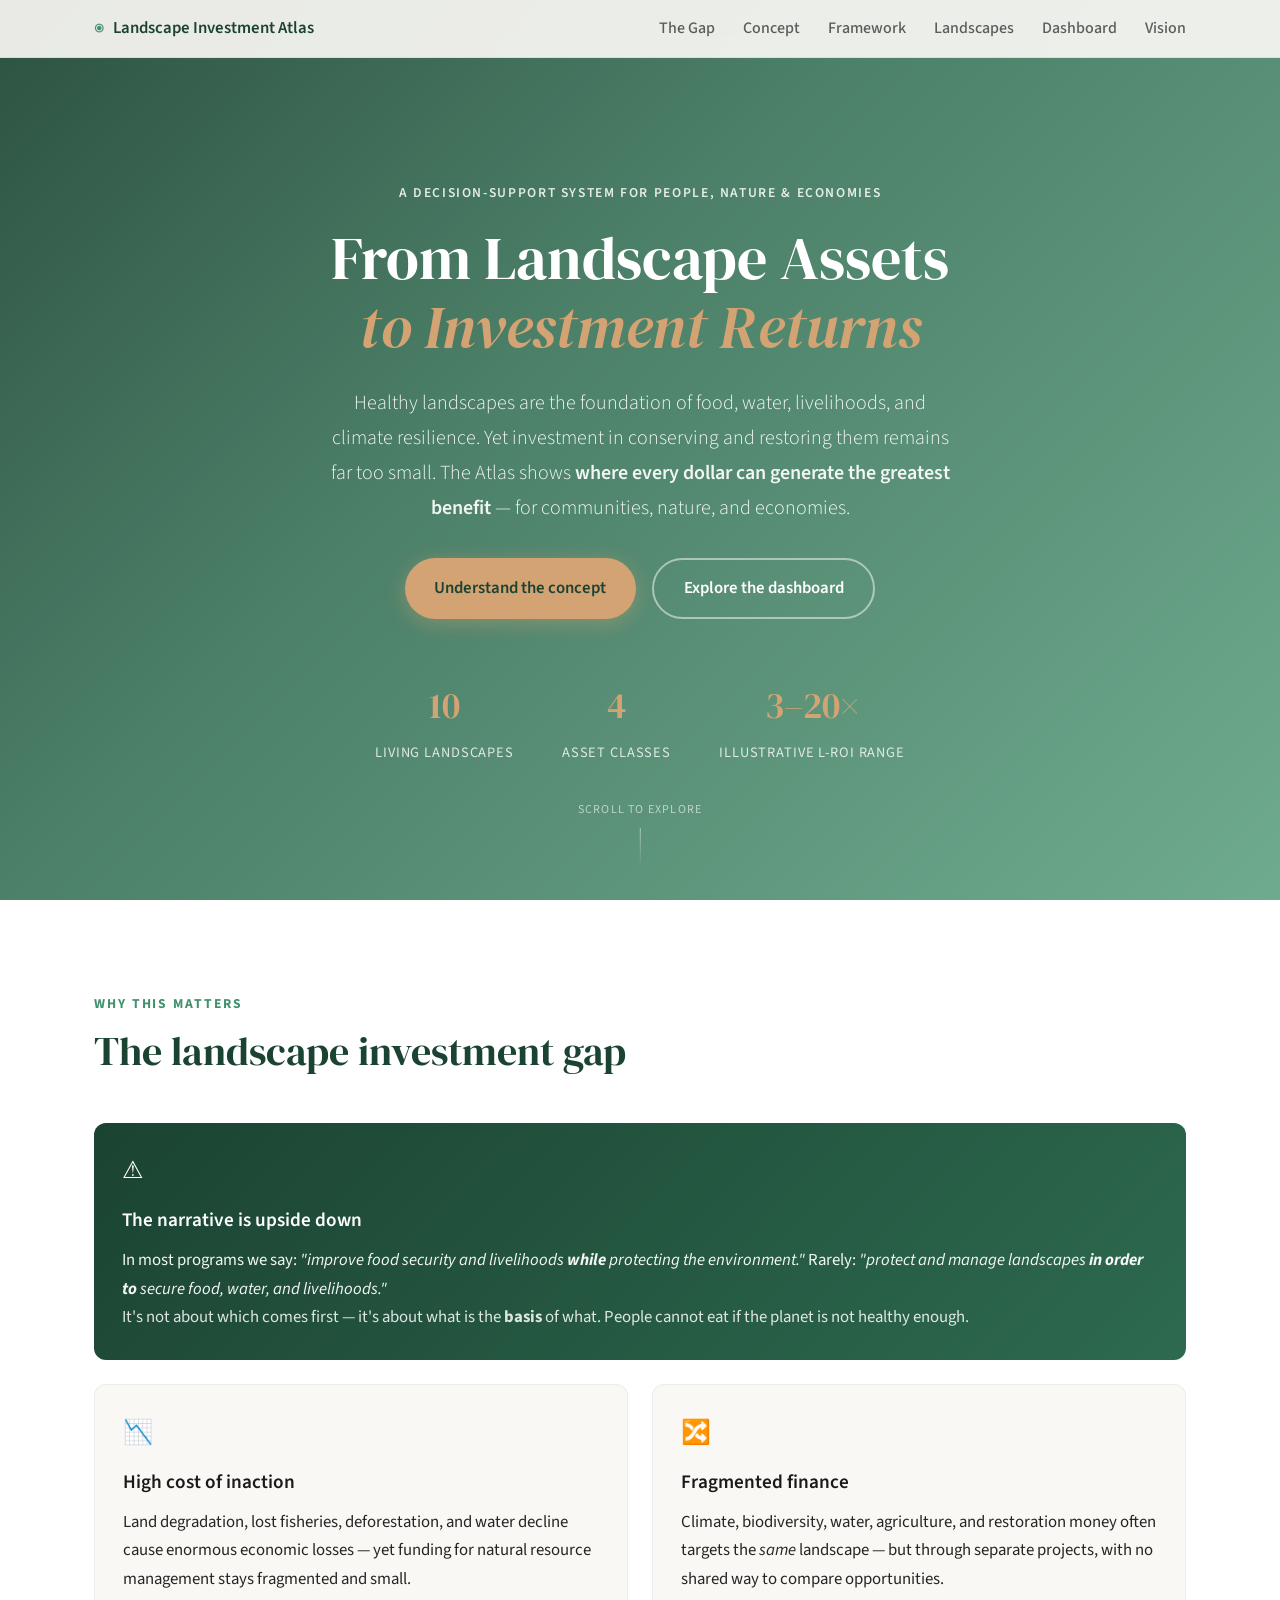
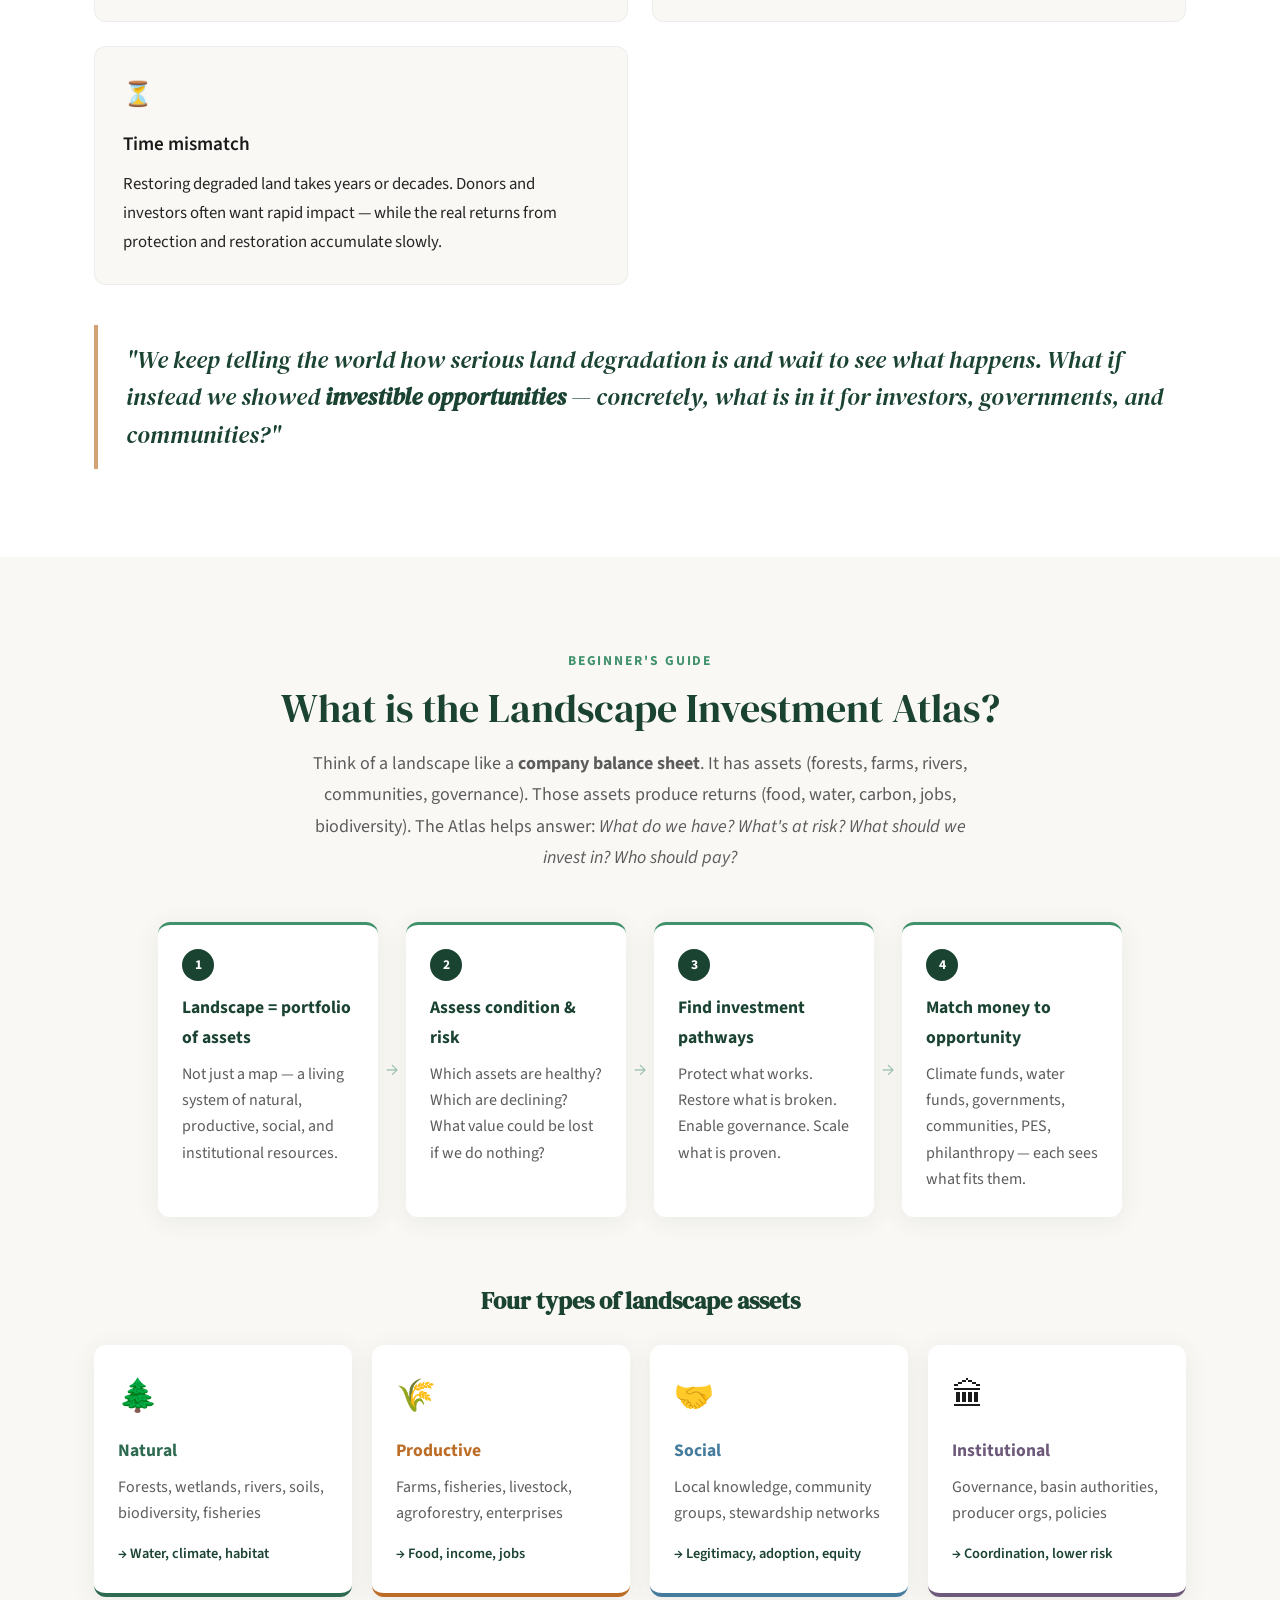
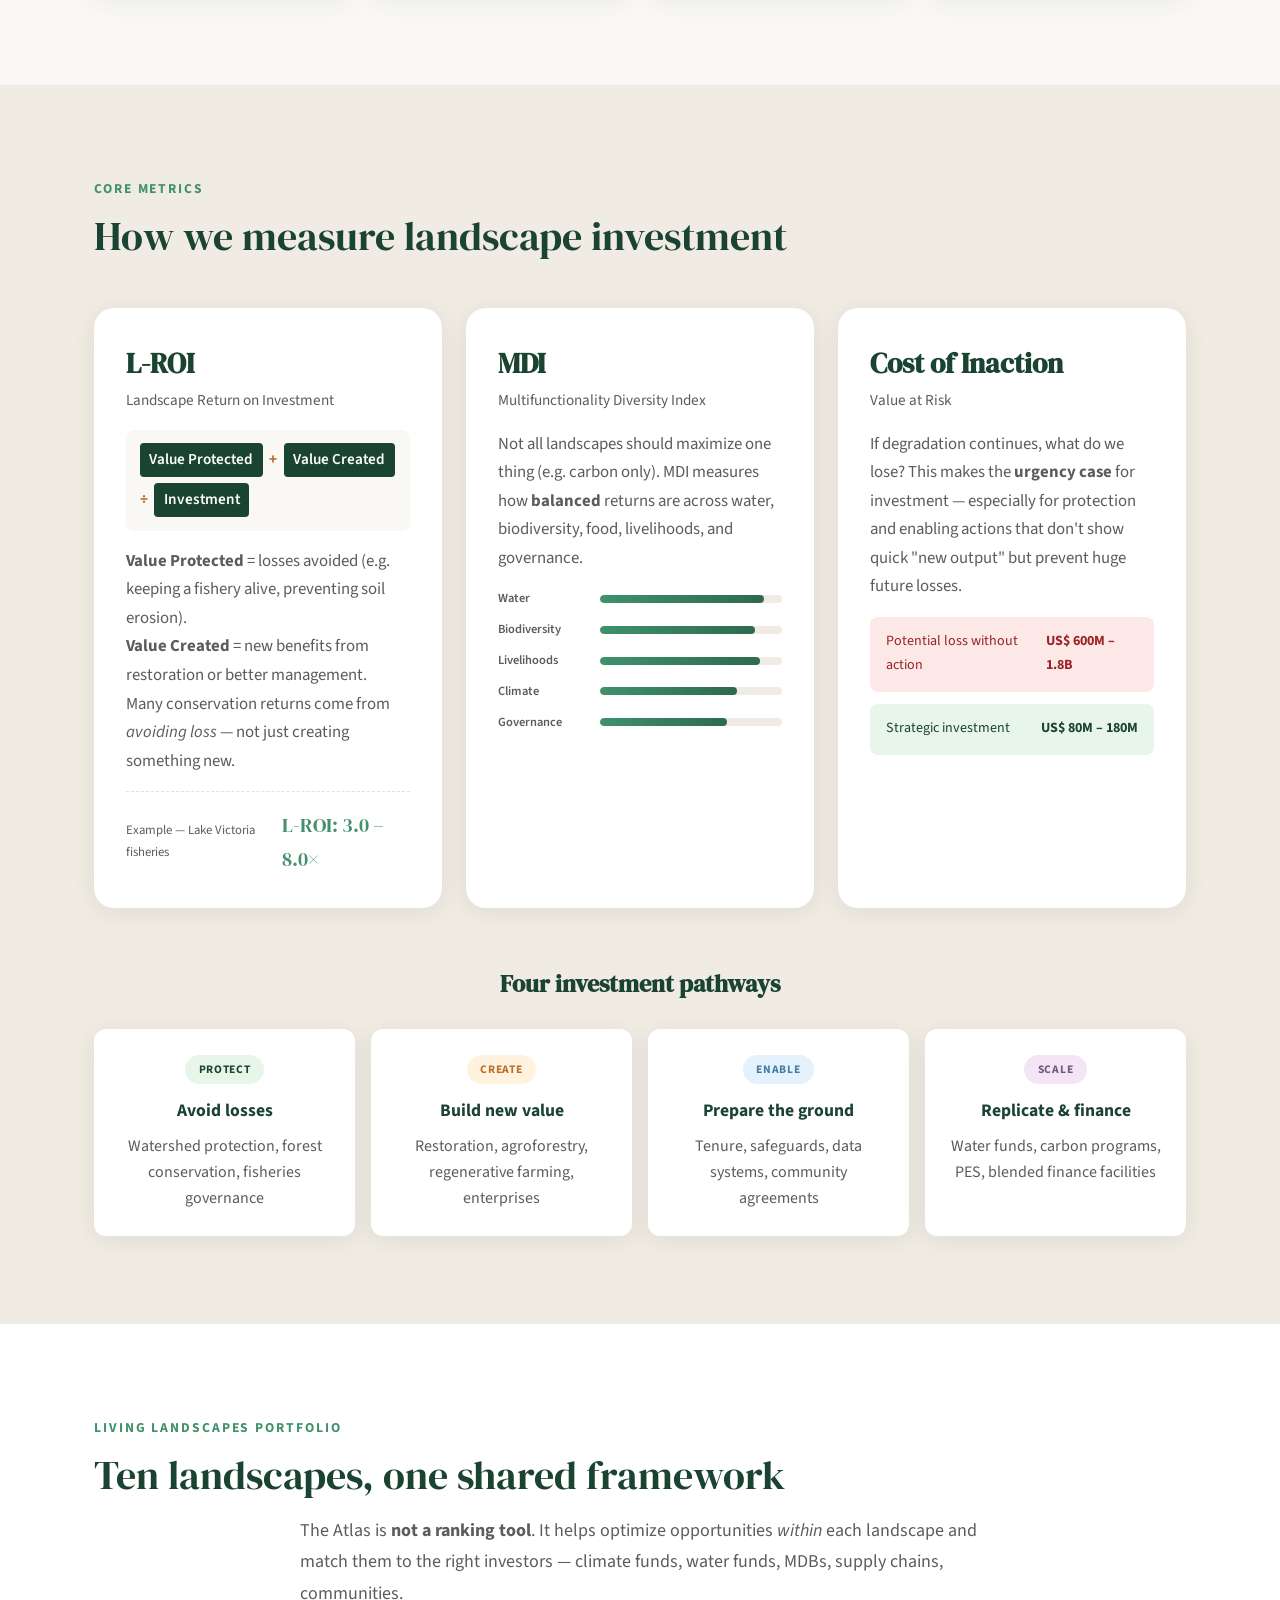
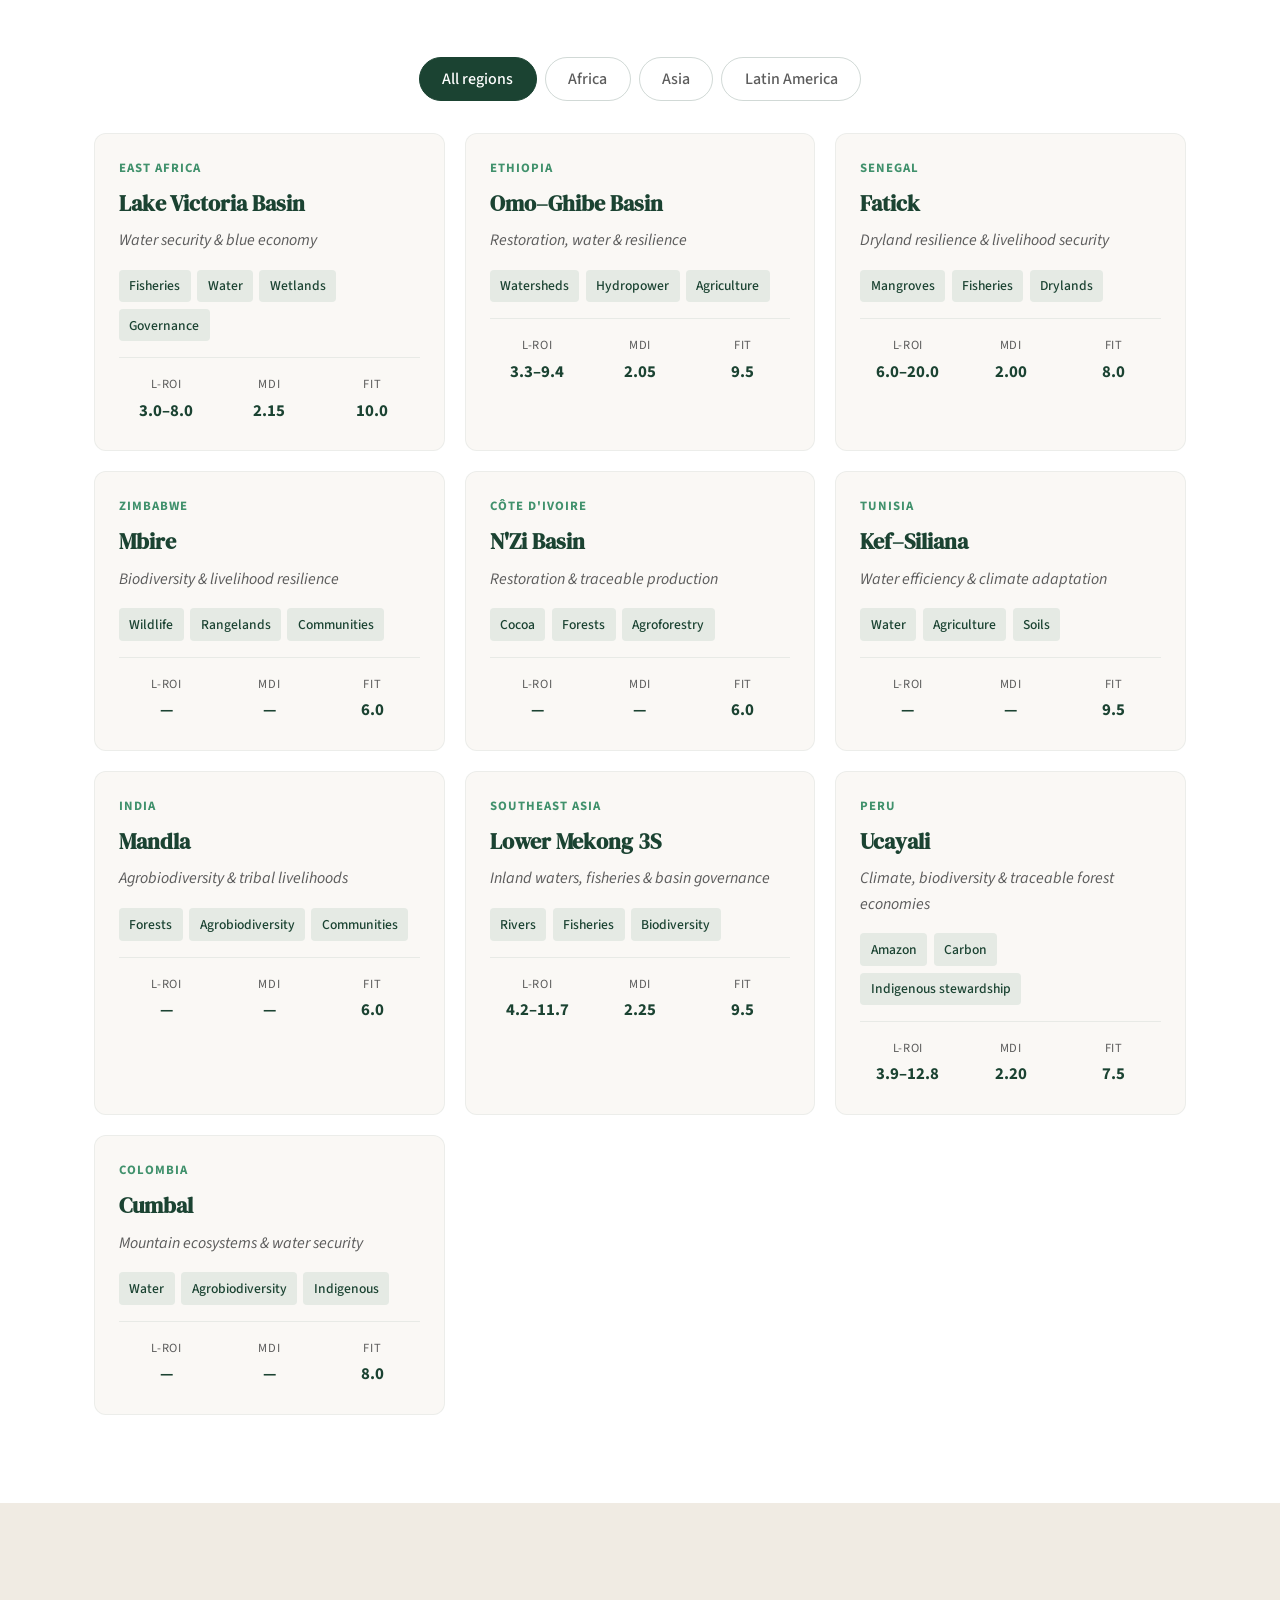
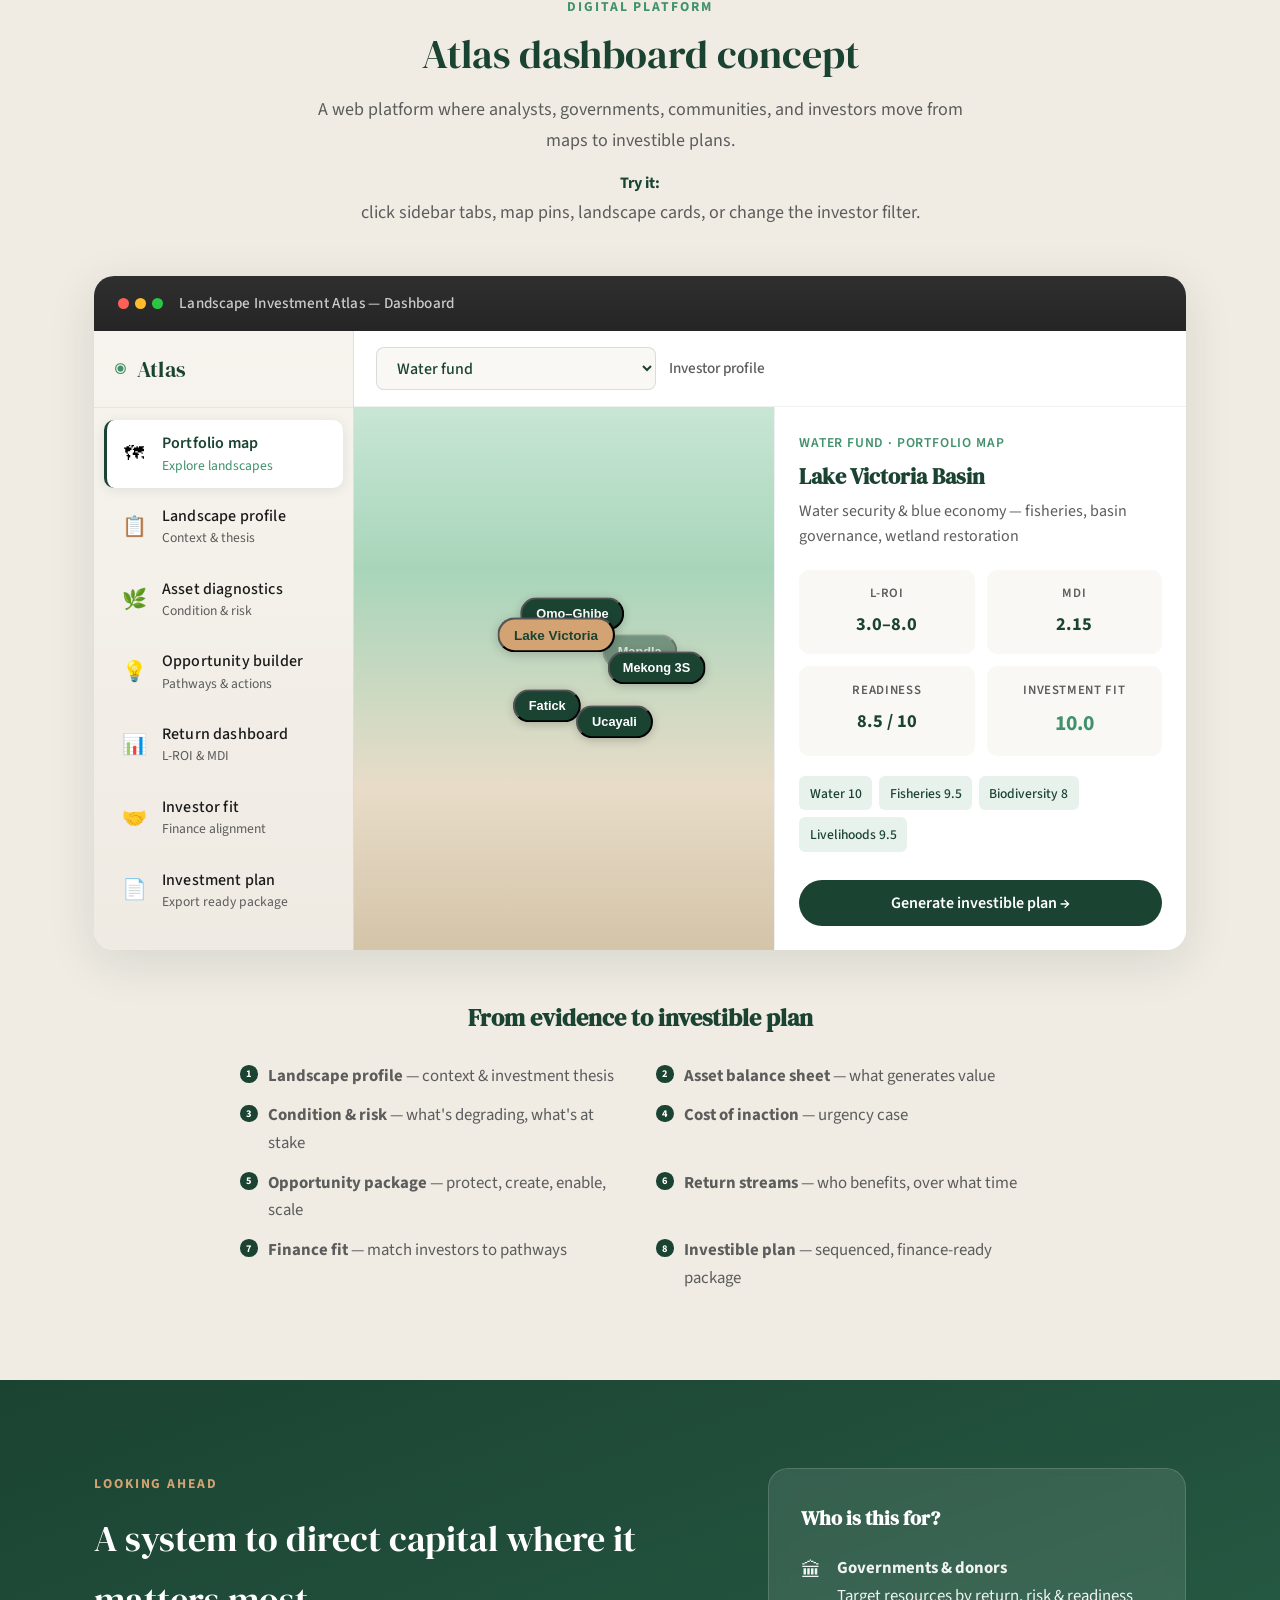
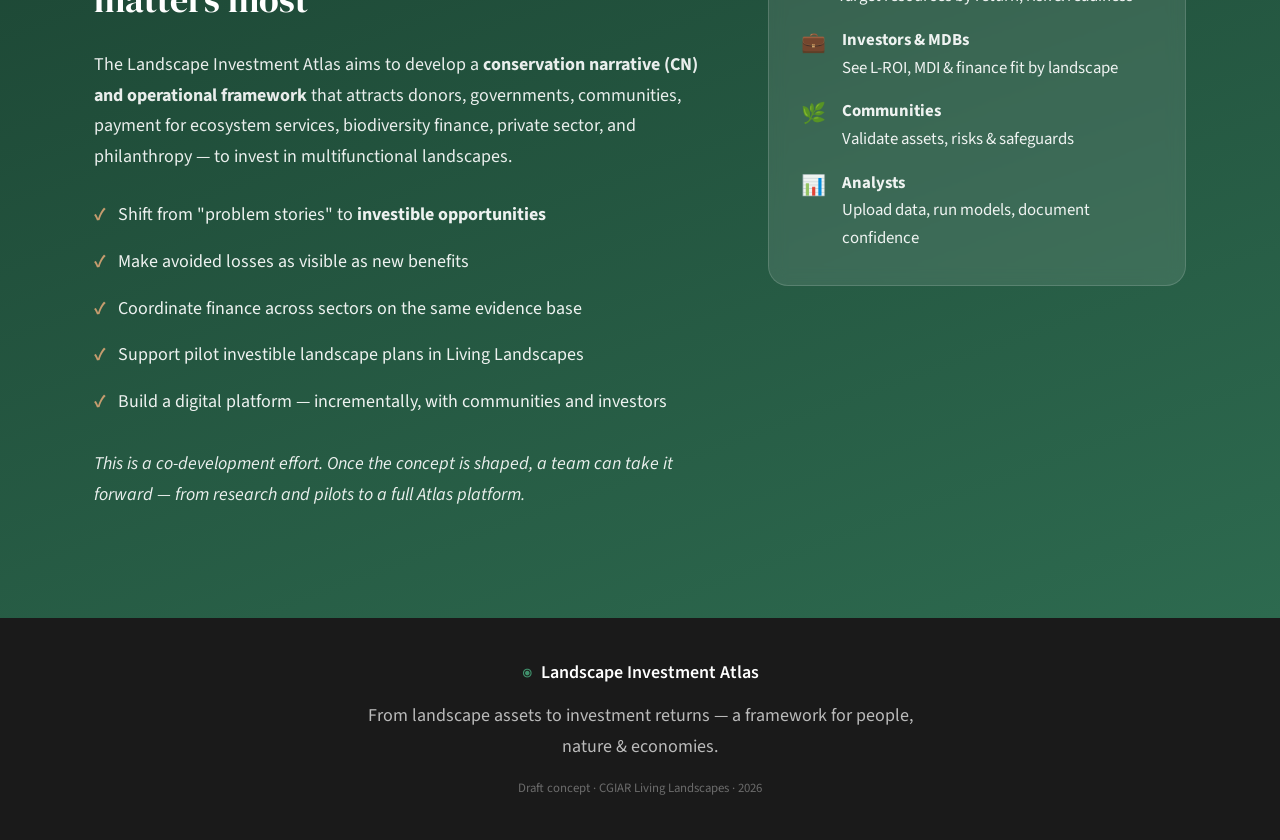
==== website/index.html @ 391b9765 "Add Landscape Investment Atlas website and framework documents Co-authored-by: Cursor <cursoragent@c" ====
<!DOCTYPE html>
<html lang="en">
<head>
  <meta charset="UTF-8" />
  <meta name="viewport" content="width=device-width, initial-scale=1.0" />
  <title>Landscape Investment Atlas — From Assets to Returns</title>
  <link rel="preconnect" href="https://fonts.googleapis.com" />
  <link rel="preconnect" href="https://fonts.gstatic.com" crossorigin />
  <link href="https://fonts.googleapis.com/css2?family=DM+Serif+Display:ital@0;1&family=Source+Sans+3:wght@300;400;500;600;700&display=swap" rel="stylesheet" />
  <link rel="stylesheet" href="styles.css" />
</head>
<body>
  <nav class="nav" id="nav">
    <div class="nav-inner">
      <a href="#" class="logo">
        <span class="logo-icon">◉</span>
        <span>Landscape Investment Atlas</span>
      </a>
      <div class="nav-links">
        <a href="#problem">The Gap</a>
        <a href="#concept">Concept</a>
        <a href="#framework">Framework</a>
        <a href="#landscapes">Landscapes</a>
        <a href="#dashboard">Dashboard</a>
        <a href="#vision">Vision</a>
      </div>
      <button class="nav-toggle" aria-label="Menu" id="navToggle">
        <span></span><span></span><span></span>
      </button>
    </div>
  </nav>

  <header class="hero">
    <div class="hero-bg"></div>
    <div class="hero-content">
      <p class="hero-eyebrow">A decision-support system for people, nature & economies</p>
      <h1>From Landscape Assets<br /><em>to Investment Returns</em></h1>
      <p class="hero-lead">
        Healthy landscapes are the foundation of food, water, livelihoods, and climate resilience.
        Yet investment in conserving and restoring them remains far too small.
        The Atlas shows <strong>where every dollar can generate the greatest benefit</strong> — for communities, nature, and economies.
      </p>
      <div class="hero-actions">
        <a href="#concept" class="btn btn-primary">Understand the concept</a>
        <a href="#dashboard" class="btn btn-outline">Explore the dashboard</a>
      </div>
      <div class="hero-stats">
        <div class="stat">
          <span class="stat-value">10</span>
          <span class="stat-label">Living Landscapes</span>
        </div>
        <div class="stat">
          <span class="stat-value">4</span>
          <span class="stat-label">Asset classes</span>
        </div>
        <div class="stat">
          <span class="stat-value">3–20×</span>
          <span class="stat-label">Illustrative L-ROI range</span>
        </div>
      </div>
    </div>
    <div class="hero-scroll">
      <span>Scroll to explore</span>
      <div class="scroll-line"></div>
    </div>
  </header>

  <section id="problem" class="section section-problem">
    <div class="container">
      <div class="section-header">
        <span class="section-tag">Why this matters</span>
        <h2>The landscape investment gap</h2>
      </div>
      <div class="problem-grid">
        <div class="problem-card problem-card-highlight">
          <div class="problem-icon">⚠</div>
          <h3>The narrative is upside down</h3>
          <p>
            In most programs we say: <em>"improve food security and livelihoods <strong>while</strong> protecting the environment."</em>
            Rarely: <em>"protect and manage landscapes <strong>in order to</strong> secure food, water, and livelihoods."</em>
          </p>
          <p class="problem-note">It's not about which comes first — it's about what is the <strong>basis</strong> of what. People cannot eat if the planet is not healthy enough.</p>
        </div>
        <div class="problem-card">
          <div class="problem-icon">📉</div>
          <h3>High cost of inaction</h3>
          <p>Land degradation, lost fisheries, deforestation, and water decline cause enormous economic losses — yet funding for natural resource management stays fragmented and small.</p>
        </div>
        <div class="problem-card">
          <div class="problem-icon">🔀</div>
          <h3>Fragmented finance</h3>
          <p>Climate, biodiversity, water, agriculture, and restoration money often targets the <em>same</em> landscape — but through separate projects, with no shared way to compare opportunities.</p>
        </div>
        <div class="problem-card">
          <div class="problem-icon">⏳</div>
          <h3>Time mismatch</h3>
          <p>Restoring degraded land takes years or decades. Donors and investors often want rapid impact — while the real returns from protection and restoration accumulate slowly.</p>
        </div>
      </div>
      <blockquote class="pull-quote">
        "We keep telling the world how serious land degradation is and wait to see what happens.
        What if instead we showed <strong>investible opportunities</strong> — concretely, what is in it for investors, governments, and communities?"
      </blockquote>
    </div>
  </section>

  <section id="concept" class="section section-concept">
    <div class="container">
      <div class="section-header centered">
        <span class="section-tag">Beginner's guide</span>
        <h2>What is the Landscape Investment Atlas?</h2>
        <p class="section-intro">
          Think of a landscape like a <strong>company balance sheet</strong>. It has assets (forests, farms, rivers, communities, governance).
          Those assets produce returns (food, water, carbon, jobs, biodiversity).
          The Atlas helps answer: <em>What do we have? What's at risk? What should we invest in? Who should pay?</em>
        </p>
      </div>

      <div class="concept-flow">
        <div class="flow-step" data-step="1">
          <div class="flow-number">1</div>
          <h3>Landscape = portfolio of assets</h3>
          <p>Not just a map — a living system of natural, productive, social, and institutional resources.</p>
        </div>
        <div class="flow-arrow">→</div>
        <div class="flow-step" data-step="2">
          <div class="flow-number">2</div>
          <h3>Assess condition & risk</h3>
          <p>Which assets are healthy? Which are declining? What value could be lost if we do nothing?</p>
        </div>
        <div class="flow-arrow">→</div>
        <div class="flow-step" data-step="3">
          <div class="flow-number">3</div>
          <h3>Find investment pathways</h3>
          <p>Protect what works. Restore what is broken. Enable governance. Scale what is proven.</p>
        </div>
        <div class="flow-arrow">→</div>
        <div class="flow-step" data-step="4">
          <div class="flow-number">4</div>
          <h3>Match money to opportunity</h3>
          <p>Climate funds, water funds, governments, communities, PES, philanthropy — each sees what fits them.</p>
        </div>
      </div>

      <div class="assets-grid">
        <h3 class="subsection-title">Four types of landscape assets</h3>
        <div class="asset-cards">
          <article class="asset-card" style="--accent: #2d6a4f">
            <span class="asset-emoji">🌲</span>
            <h4>Natural</h4>
            <p>Forests, wetlands, rivers, soils, biodiversity, fisheries</p>
            <span class="asset-returns">→ Water, climate, habitat</span>
          </article>
          <article class="asset-card" style="--accent: #bc6c25">
            <span class="asset-emoji">🌾</span>
            <h4>Productive</h4>
            <p>Farms, fisheries, livestock, agroforestry, enterprises</p>
            <span class="asset-returns">→ Food, income, jobs</span>
          </article>
          <article class="asset-card" style="--accent: #457b9d">
            <span class="asset-emoji">🤝</span>
            <h4>Social</h4>
            <p>Local knowledge, community groups, stewardship networks</p>
            <span class="asset-returns">→ Legitimacy, adoption, equity</span>
          </article>
          <article class="asset-card" style="--accent: #6d597a">
            <span class="asset-emoji">🏛</span>
            <h4>Institutional</h4>
            <p>Governance, basin authorities, producer orgs, policies</p>
            <span class="asset-returns">→ Coordination, lower risk</span>
          </article>
        </div>
      </div>
    </div>
  </section>

  <section id="framework" class="section section-framework">
    <div class="container">
      <div class="section-header">
        <span class="section-tag">Core metrics</span>
        <h2>How we measure landscape investment</h2>
      </div>

      <div class="metrics-showcase">
        <div class="metric-card metric-lroi">
          <div class="metric-header">
            <h3>L-ROI</h3>
            <span class="metric-full">Landscape Return on Investment</span>
          </div>
          <div class="metric-formula">
            <span class="formula-part">Value Protected</span>
            <span class="formula-op">+</span>
            <span class="formula-part">Value Created</span>
            <span class="formula-op">÷</span>
            <span class="formula-part">Investment</span>
          </div>
          <p>
            <strong>Value Protected</strong> = losses avoided (e.g. keeping a fishery alive, preventing soil erosion).<br />
            <strong>Value Created</strong> = new benefits from restoration or better management.<br />
            Many conservation returns come from <em>avoiding loss</em> — not just creating something new.
          </p>
          <div class="metric-example">
            <span class="example-label">Example — Lake Victoria fisheries</span>
            <span class="example-value">L-ROI: 3.0 – 8.0×</span>
          </div>
        </div>

        <div class="metric-card metric-mdi">
          <div class="metric-header">
            <h3>MDI</h3>
            <span class="metric-full">Multifunctionality Diversity Index</span>
          </div>
          <p>
            Not all landscapes should maximize one thing (e.g. carbon only).
            MDI measures how <strong>balanced</strong> returns are across water, biodiversity, food, livelihoods, and governance.
          </p>
          <div class="mdi-bars" id="mdiBars">
            <div class="mdi-bar"><span class="mdi-bar-label">Water</span><div class="mdi-bar-track"><div class="mdi-bar-fill" data-value="90"></div></div></div>
            <div class="mdi-bar"><span class="mdi-bar-label">Biodiversity</span><div class="mdi-bar-track"><div class="mdi-bar-fill" data-value="85"></div></div></div>
            <div class="mdi-bar"><span class="mdi-bar-label">Livelihoods</span><div class="mdi-bar-track"><div class="mdi-bar-fill" data-value="88"></div></div></div>
            <div class="mdi-bar"><span class="mdi-bar-label">Climate</span><div class="mdi-bar-track"><div class="mdi-bar-fill" data-value="75"></div></div></div>
            <div class="mdi-bar"><span class="mdi-bar-label">Governance</span><div class="mdi-bar-track"><div class="mdi-bar-fill" data-value="70"></div></div></div>
          </div>
        </div>

        <div class="metric-card metric-coi">
          <div class="metric-header">
            <h3>Cost of Inaction</h3>
            <span class="metric-full">Value at Risk</span>
          </div>
          <p>
            If degradation continues, what do we lose? This makes the <strong>urgency case</strong> for investment —
            especially for protection and enabling actions that don't show quick "new output" but prevent huge future losses.
          </p>
          <div class="coi-visual">
            <div class="coi-bar coi-loss">
              <span>Potential loss without action</span>
              <strong>US$ 600M – 1.8B</strong>
            </div>
            <div class="coi-bar coi-invest">
              <span>Strategic investment</span>
              <strong>US$ 80M – 180M</strong>
            </div>
          </div>
        </div>
      </div>

      <div class="pathways">
        <h3 class="subsection-title">Four investment pathways</h3>
        <div class="pathway-grid">
          <div class="pathway-card">
            <span class="pathway-badge protect">Protect</span>
            <h4>Avoid losses</h4>
            <p>Watershed protection, forest conservation, fisheries governance</p>
          </div>
          <div class="pathway-card">
            <span class="pathway-badge create">Create</span>
            <h4>Build new value</h4>
            <p>Restoration, agroforestry, regenerative farming, enterprises</p>
          </div>
          <div class="pathway-card">
            <span class="pathway-badge enable">Enable</span>
            <h4>Prepare the ground</h4>
            <p>Tenure, safeguards, data systems, community agreements</p>
          </div>
          <div class="pathway-card">
            <span class="pathway-badge scale">Scale</span>
            <h4>Replicate & finance</h4>
            <p>Water funds, carbon programs, PES, blended finance facilities</p>
          </div>
        </div>
      </div>
    </div>
  </section>

  <section id="landscapes" class="section section-landscapes">
    <div class="container">
      <div class="section-header">
        <span class="section-tag">Living Landscapes portfolio</span>
        <h2>Ten landscapes, one shared framework</h2>
        <p class="section-intro">
          The Atlas is <strong>not a ranking tool</strong>. It helps optimize opportunities <em>within</em> each landscape
          and match them to the right investors — climate funds, water funds, MDBs, supply chains, communities.
        </p>
      </div>

      <div class="landscape-filters" id="landscapeFilters">
        <button class="filter-btn active" data-filter="all">All regions</button>
        <button class="filter-btn" data-filter="africa">Africa</button>
        <button class="filter-btn" data-filter="asia">Asia</button>
        <button class="filter-btn" data-filter="latin">Latin America</button>
      </div>

      <div class="landscape-grid" id="landscapeGrid"></div>
    </div>
  </section>

  <section id="dashboard" class="section section-dashboard">
    <div class="container">
      <div class="section-header centered">
        <span class="section-tag">Digital platform</span>
        <h2>Atlas dashboard concept</h2>
        <p class="section-intro">
          A web platform where analysts, governments, communities, and investors move from maps to investible plans.
          <strong class="demo-hint">Try it:</strong> click sidebar tabs, map pins, landscape cards, or change the investor filter.
        </p>
      </div>

      <div class="dashboard-mockup">
        <div class="mockup-chrome">
          <div class="mockup-dots"><span></span><span></span><span></span></div>
          <span class="mockup-title">Landscape Investment Atlas — Dashboard</span>
        </div>
        <div class="mockup-body">
          <aside class="mockup-sidebar">
            <div class="sidebar-brand">
              <span class="sidebar-brand-icon">◉</span>
              <span class="sidebar-brand-text">Atlas</span>
            </div>
            <nav class="sidebar-nav">
              <button type="button" class="sidebar-item active" data-screen="map">
                <span class="sidebar-icon">🗺</span>
                <span class="sidebar-text">
                  <span class="sidebar-label">Portfolio map</span>
                  <span class="sidebar-desc">Explore landscapes</span>
                </span>
              </button>
              <button type="button" class="sidebar-item" data-screen="profile">
                <span class="sidebar-icon">📋</span>
                <span class="sidebar-text">
                  <span class="sidebar-label">Landscape profile</span>
                  <span class="sidebar-desc">Context & thesis</span>
                </span>
              </button>
              <button type="button" class="sidebar-item" data-screen="assets">
                <span class="sidebar-icon">🌿</span>
                <span class="sidebar-text">
                  <span class="sidebar-label">Asset diagnostics</span>
                  <span class="sidebar-desc">Condition & risk</span>
                </span>
              </button>
              <button type="button" class="sidebar-item" data-screen="opportunity">
                <span class="sidebar-icon">💡</span>
                <span class="sidebar-text">
                  <span class="sidebar-label">Opportunity builder</span>
                  <span class="sidebar-desc">Pathways & actions</span>
                </span>
              </button>
              <button type="button" class="sidebar-item" data-screen="returns">
                <span class="sidebar-icon">📊</span>
                <span class="sidebar-text">
                  <span class="sidebar-label">Return dashboard</span>
                  <span class="sidebar-desc">L-ROI & MDI</span>
                </span>
              </button>
              <button type="button" class="sidebar-item" data-screen="investor">
                <span class="sidebar-icon">🤝</span>
                <span class="sidebar-text">
                  <span class="sidebar-label">Investor fit</span>
                  <span class="sidebar-desc">Finance alignment</span>
                </span>
              </button>
              <button type="button" class="sidebar-item" data-screen="plan">
                <span class="sidebar-icon">📄</span>
                <span class="sidebar-text">
                  <span class="sidebar-label">Investment plan</span>
                  <span class="sidebar-desc">Export ready package</span>
                </span>
              </button>
            </nav>
          </aside>
          <main class="mockup-main">
            <div class="mockup-toolbar">
              <select id="investorSelect" class="mockup-select">
                <option value="climate">Climate fund</option>
                <option value="biodiversity">Biodiversity fund</option>
                <option value="water" selected>Water fund</option>
                <option value="mdb">Development bank</option>
                <option value="supply">Supply chain</option>
              </select>
              <span class="toolbar-label">Investor profile</span>
            </div>
            <div class="mockup-content" id="dashboardView">
              <!-- Rendered interactively by app.js -->
            </div>
          </main>
        </div>
      </div>

      <div class="workflow-steps">
        <h3 class="subsection-title">From evidence to investible plan</h3>
        <ol class="workflow-list">
          <li><strong>Landscape profile</strong> — context & investment thesis</li>
          <li><strong>Asset balance sheet</strong> — what generates value</li>
          <li><strong>Condition & risk</strong> — what's degrading, what's at stake</li>
          <li><strong>Cost of inaction</strong> — urgency case</li>
          <li><strong>Opportunity package</strong> — protect, create, enable, scale</li>
          <li><strong>Return streams</strong> — who benefits, over what time</li>
          <li><strong>Finance fit</strong> — match investors to pathways</li>
          <li><strong>Investible plan</strong> — sequenced, finance-ready package</li>
        </ol>
      </div>
    </div>
  </section>

  <section id="vision" class="section section-vision">
    <div class="container">
      <div class="vision-grid">
        <div class="vision-content">
          <span class="section-tag">Looking ahead</span>
          <h2>A system to direct capital where it matters most</h2>
          <p>
            The Landscape Investment Atlas aims to develop a <strong>conservation narrative (CN) and operational framework</strong>
            that attracts donors, governments, communities, payment for ecosystem services, biodiversity finance,
            private sector, and philanthropy — to invest in multifunctional landscapes.
          </p>
          <ul class="vision-list">
            <li>Shift from "problem stories" to <strong>investible opportunities</strong></li>
            <li>Make avoided losses as visible as new benefits</li>
            <li>Coordinate finance across sectors on the same evidence base</li>
            <li>Support pilot investible landscape plans in Living Landscapes</li>
            <li>Build a digital platform — incrementally, with communities and investors</li>
          </ul>
          <p class="vision-cta-text">
            This is a co-development effort. Once the concept is shaped, a team can take it forward —
            from research and pilots to a full Atlas platform.
          </p>
        </div>
        <div class="vision-card">
          <h3>Who is this for?</h3>
          <div class="audience-list">
            <div class="audience-item">
              <span>🏛</span>
              <div><strong>Governments & donors</strong><br />Target resources by return, risk & readiness</div>
            </div>
            <div class="audience-item">
              <span>💼</span>
              <div><strong>Investors & MDBs</strong><br />See L-ROI, MDI & finance fit by landscape</div>
            </div>
            <div class="audience-item">
              <span>🌿</span>
              <div><strong>Communities</strong><br />Validate assets, risks & safeguards</div>
            </div>
            <div class="audience-item">
              <span>📊</span>
              <div><strong>Analysts</strong><br />Upload data, run models, document confidence</div>
            </div>
          </div>
        </div>
      </div>
    </div>
  </section>

  <footer class="footer">
    <div class="container footer-inner">
      <div class="footer-brand">
        <span class="logo-icon">◉</span>
        <span>Landscape Investment Atlas</span>
      </div>
      <p>From landscape assets to investment returns — a framework for people, nature & economies.</p>
      <p class="footer-meta">Draft concept · CGIAR Living Landscapes · 2026</p>
    </div>
  </footer>

  <script src="app.js?v=2"></script>
</body>
</html>
---- website/styles.css ----
:root {
  --forest: #1b4332;
  --forest-light: #2d6a4f;
  --sage: #40916c;
  --gold: #d4a373;
  --gold-dark: #bc6c25;
  --cream: #faf8f5;
  --cream-dark: #f0ebe3;
  --ink: #1a1a1a;
  --ink-muted: #5c5c5c;
  --water: #457b9d;
  --white: #ffffff;
  --shadow: 0 4px 24px rgba(27, 67, 50, 0.08);
  --shadow-lg: 0 12px 48px rgba(27, 67, 50, 0.12);
  --radius: 12px;
  --radius-lg: 20px;
  --font-serif: "DM Serif Display", Georgia, serif;
  --font-sans: "Source Sans 3", system-ui, sans-serif;
}

*, *::before, *::after { box-sizing: border-box; margin: 0; padding: 0; }

html { scroll-behavior: smooth; overflow-x: hidden; }

body {
  font-family: var(--font-sans);
  font-size: 1.125rem;
  line-height: 1.7;
  color: var(--ink);
  background: var(--cream);
  -webkit-font-smoothing: antialiased;
  overflow-x: hidden;
}

.container {
  max-width: 1140px;
  margin: 0 auto;
  padding: 0 1.5rem;
}

/* Navigation */
.nav {
  position: fixed;
  top: 0;
  left: 0;
  right: 0;
  z-index: 100;
  background: rgba(250, 248, 245, 0.92);
  backdrop-filter: blur(12px);
  border-bottom: 1px solid rgba(27, 67, 50, 0.08);
  transition: box-shadow 0.3s;
}

.nav.scrolled { box-shadow: var(--shadow); }

.nav-inner {
  max-width: 1140px;
  margin: 0 auto;
  padding: 0.85rem 1.5rem;
  display: flex;
  align-items: center;
  justify-content: space-between;
}

.logo {
  display: flex;
  align-items: center;
  gap: 0.5rem;
  text-decoration: none;
  color: var(--forest);
  font-weight: 600;
  font-size: 1.05rem;
}

.logo-icon { color: var(--sage); font-size: 1.1rem; }

.nav-links {
  display: flex;
  gap: 1.75rem;
}

.nav-links a {
  text-decoration: none;
  color: var(--ink-muted);
  font-size: 1rem;
  font-weight: 500;
  transition: color 0.2s;
}

.nav-links a:hover { color: var(--forest); }

.nav-toggle {
  display: none;
  flex-direction: column;
  gap: 5px;
  background: none;
  border: none;
  cursor: pointer;
  padding: 4px;
}

.nav-toggle span {
  width: 22px;
  height: 2px;
  background: var(--forest);
  border-radius: 1px;
}

/* Hero */
.hero {
  position: relative;
  min-height: 100vh;
  display: flex;
  flex-direction: column;
  justify-content: center;
  padding: 7rem 1.5rem 4rem;
  overflow: hidden;
}

.hero-bg {
  position: absolute;
  inset: 0;
  background:
    linear-gradient(135deg, rgba(27, 67, 50, 0.92) 0%, rgba(45, 106, 79, 0.85) 40%, rgba(64, 145, 108, 0.75) 100%),
    url("data:image/svg+xml,%3Csvg width='60' height='60' viewBox='0 0 60 60' xmlns='http://www.w3.org/2000/svg'%3E%3Cg fill='none' fill-rule='evenodd'%3E%3Cg fill='%23ffffff' fill-opacity='0.04'%3E%3Cpath d='M36 34v-4h-2v4h-4v2h4v4h2v-4h4v-2h-4zm0-30V0h-2v4h-4v2h4v4h2V6h4V4h-4zM6 34v-4H4v4H0v2h4v4h2v-4h4v-2H6zM6 4V0H4v4H0v2h4v4h2V6h4V4H6z'/%3E%3C/g%3E%3C/g%3E%3C/svg%3E");
  z-index: 0;
}

.hero-content {
  position: relative;
  z-index: 1;
  max-width: 720px;
  margin: 0 auto;
  text-align: center;
  color: var(--white);
}

.hero-eyebrow {
  font-size: 0.85rem;
  font-weight: 600;
  letter-spacing: 0.12em;
  text-transform: uppercase;
  opacity: 0.85;
  margin-bottom: 1.25rem;
}

.hero h1 {
  font-family: var(--font-serif);
  font-size: clamp(2.5rem, 6vw, 3.75rem);
  font-weight: 400;
  line-height: 1.15;
  margin-bottom: 1.5rem;
}

.hero h1 em {
  font-style: italic;
  color: var(--gold);
}

.hero-lead {
  font-size: 1.25rem;
  opacity: 0.92;
  max-width: 620px;
  margin: 0 auto 2rem;
  font-weight: 300;
  line-height: 1.75;
}

.hero-lead strong { font-weight: 600; }

.hero-actions {
  display: flex;
  gap: 1rem;
  justify-content: center;
  flex-wrap: wrap;
  margin-bottom: 3.5rem;
}

.btn {
  display: inline-flex;
  align-items: center;
  padding: 0.9rem 1.85rem;
  border-radius: 999px;
  font-weight: 600;
  font-size: 1.05rem;
  text-decoration: none;
  transition: transform 0.2s, box-shadow 0.2s;
  cursor: pointer;
  border: none;
  font-family: inherit;
}

.btn:hover { transform: translateY(-2px); }

.btn-primary {
  background: var(--gold);
  color: var(--forest);
  box-shadow: 0 4px 20px rgba(212, 163, 115, 0.4);
}

.btn-outline {
  background: transparent;
  color: var(--white);
  border: 2px solid rgba(255, 255, 255, 0.5);
}

.btn-sm {
  padding: 0.75rem 1.35rem;
  font-size: 1rem;
  background: var(--forest);
  color: var(--white);
  margin-top: 1rem;
  width: 100%;
  justify-content: center;
}

.hero-stats {
  display: flex;
  justify-content: center;
  gap: 3rem;
  flex-wrap: wrap;
}

.stat { text-align: center; }

.stat-value {
  display: block;
  font-family: var(--font-serif);
  font-size: 2.25rem;
  color: var(--gold);
}

.stat-label {
  font-size: 0.9rem;
  opacity: 0.8;
  text-transform: uppercase;
  letter-spacing: 0.06em;
}

.hero-scroll {
  position: absolute;
  bottom: 2rem;
  left: 50%;
  transform: translateX(-50%);
  display: flex;
  flex-direction: column;
  align-items: center;
  gap: 0.5rem;
  color: rgba(255, 255, 255, 0.6);
  font-size: 0.75rem;
  letter-spacing: 0.1em;
  text-transform: uppercase;
}

.scroll-line {
  width: 1px;
  height: 40px;
  background: linear-gradient(to bottom, rgba(255,255,255,0.5), transparent);
  animation: scrollPulse 2s ease-in-out infinite;
}

@keyframes scrollPulse {
  0%, 100% { opacity: 0.4; transform: scaleY(0.8); }
  50% { opacity: 1; transform: scaleY(1); }
}

/* Sections */
.section {
  padding: 5.5rem 0;
}

.section-header { margin-bottom: 3rem; }

.section-header.centered { text-align: center; }

.section-tag {
  display: inline-block;
  font-size: 0.85rem;
  font-weight: 700;
  letter-spacing: 0.14em;
  text-transform: uppercase;
  color: var(--sage);
  margin-bottom: 0.75rem;
}

.section-header h2 {
  font-family: var(--font-serif);
  font-size: clamp(1.85rem, 4vw, 2.5rem);
  color: var(--forest);
  font-weight: 400;
  line-height: 1.2;
}

.section-intro {
  max-width: 680px;
  margin: 1rem auto 0;
  color: var(--ink-muted);
  font-size: 1.125rem;
  line-height: 1.75;
}

.demo-hint {
  display: block;
  margin-top: 0.75rem;
  font-size: 1rem;
  color: var(--forest);
}

/* Problem */
.section-problem { background: var(--white); }

.problem-grid {
  display: grid;
  grid-template-columns: repeat(2, 1fr);
  gap: 1.5rem;
  margin-bottom: 2.5rem;
}

.problem-card {
  background: var(--cream);
  border-radius: var(--radius);
  padding: 1.75rem;
  border: 1px solid rgba(27, 67, 50, 0.06);
}

.problem-card-highlight {
  grid-column: 1 / -1;
  background: linear-gradient(135deg, var(--forest) 0%, var(--forest-light) 100%);
  color: var(--white);
  border: none;
}

.problem-card-highlight .problem-note { opacity: 0.85; font-size: 1.05rem; }

.problem-icon {
  font-size: 1.5rem;
  margin-bottom: 0.75rem;
}

.problem-card h3 {
  font-size: 1.2rem;
  margin-bottom: 0.6rem;
  font-weight: 600;
}

.problem-card p { font-size: 1.05rem; color: inherit; opacity: 0.95; line-height: 1.7; }

.pull-quote {
  font-family: var(--font-serif);
  font-size: 1.5rem;
  font-style: italic;
  color: var(--forest);
  border-left: 4px solid var(--gold);
  padding: 1rem 0 1rem 1.75rem;
  line-height: 1.55;
}

/* Concept */
.concept-flow {
  display: flex;
  align-items: stretch;
  gap: 0.5rem;
  margin-bottom: 4rem;
  flex-wrap: wrap;
  justify-content: center;
}

.flow-step {
  flex: 1;
  min-width: 180px;
  max-width: 220px;
  background: var(--white);
  border-radius: var(--radius);
  padding: 1.5rem;
  box-shadow: var(--shadow);
  border-top: 3px solid var(--sage);
  transition: transform 0.3s;
}

.flow-step:hover { transform: translateY(-4px); }

.flow-number {
  width: 32px;
  height: 32px;
  background: var(--forest);
  color: var(--white);
  border-radius: 50%;
  display: flex;
  align-items: center;
  justify-content: center;
  font-weight: 700;
  font-size: 0.85rem;
  margin-bottom: 0.75rem;
}

.flow-step h3 {
  font-size: 1.1rem;
  color: var(--forest);
  margin-bottom: 0.5rem;
}

.flow-step p { font-size: 1rem; color: var(--ink-muted); line-height: 1.65; }

.flow-arrow {
  display: flex;
  align-items: center;
  color: var(--sage);
  font-size: 1.25rem;
  opacity: 0.5;
}

.subsection-title {
  font-family: var(--font-serif);
  font-size: 1.5rem;
  color: var(--forest);
  margin-bottom: 1.5rem;
  text-align: center;
}

.asset-cards {
  display: grid;
  grid-template-columns: repeat(4, 1fr);
  gap: 1.25rem;
}

.asset-card {
  background: var(--white);
  border-radius: var(--radius);
  padding: 1.5rem;
  border-bottom: 4px solid var(--accent);
  box-shadow: var(--shadow);
  transition: transform 0.3s;
}

.asset-card:hover { transform: translateY(-3px); }

.asset-emoji { font-size: 2rem; display: block; margin-bottom: 0.75rem; }

.asset-card h4 {
  color: var(--accent);
  font-size: 1.1rem;
  margin-bottom: 0.5rem;
}

.asset-card p { font-size: 1rem; color: var(--ink-muted); margin-bottom: 0.75rem; line-height: 1.65; }

.asset-returns {
  font-size: 0.9rem;
  font-weight: 600;
  color: var(--forest);
}

/* Framework */
.section-framework { background: var(--cream-dark); }

.metrics-showcase {
  display: grid;
  grid-template-columns: repeat(3, 1fr);
  gap: 1.5rem;
  margin-bottom: 3.5rem;
}

.metric-card {
  background: var(--white);
  border-radius: var(--radius-lg);
  padding: 2rem;
  box-shadow: var(--shadow);
}

.metric-header h3 {
  font-family: var(--font-serif);
  font-size: 1.75rem;
  color: var(--forest);
}

.metric-full {
  display: block;
  font-size: 0.95rem;
  color: var(--ink-muted);
  margin-bottom: 1rem;
}

.metric-formula {
  display: flex;
  flex-wrap: wrap;
  align-items: center;
  gap: 0.4rem;
  margin-bottom: 1rem;
  padding: 0.85rem;
  background: var(--cream);
  border-radius: 8px;
  font-size: 0.95rem;
  font-weight: 600;
}

.formula-part {
  background: var(--forest);
  color: var(--white);
  padding: 0.25rem 0.6rem;
  border-radius: 4px;
}

.formula-op { color: var(--gold-dark); font-weight: 700; }

.metric-card p { font-size: 1.05rem; color: var(--ink-muted); line-height: 1.7; }

.metric-example {
  margin-top: 1rem;
  padding-top: 1rem;
  border-top: 1px dashed rgba(27, 67, 50, 0.15);
  display: flex;
  justify-content: space-between;
  align-items: center;
}

.example-label { font-size: 0.8rem; color: var(--ink-muted); }

.example-value {
  font-family: var(--font-serif);
  font-size: 1.25rem;
  color: var(--sage);
}

.mdi-bars {
  display: flex;
  flex-direction: column;
  gap: 0.6rem;
  margin-top: 1rem;
}

.mdi-bar {
  display: flex;
  align-items: center;
  gap: 0.75rem;
}

.mdi-bar-label {
  width: 90px;
  font-size: 0.78rem;
  font-weight: 600;
  color: var(--ink-muted);
  flex-shrink: 0;
}

.mdi-bar-track {
  flex: 1;
  height: 8px;
  background: var(--cream-dark);
  border-radius: 4px;
  overflow: hidden;
}

.mdi-bar-fill {
  height: 100%;
  background: linear-gradient(90deg, var(--sage), var(--forest-light));
  border-radius: 4px;
  transition: width 1s ease;
}

.coi-visual { margin-top: 1rem; display: flex; flex-direction: column; gap: 0.75rem; }

.coi-bar {
  padding: 0.85rem 1rem;
  border-radius: 8px;
  display: flex;
  justify-content: space-between;
  align-items: center;
  font-size: 0.88rem;
}

.coi-loss { background: #fde8e8; color: #9b2226; }
.coi-invest { background: #e8f5e9; color: var(--forest); }

.pathway-grid {
  display: grid;
  grid-template-columns: repeat(4, 1fr);
  gap: 1rem;
}

.pathway-card {
  background: var(--white);
  border-radius: var(--radius);
  padding: 1.5rem;
  text-align: center;
  box-shadow: var(--shadow);
}

.pathway-badge {
  display: inline-block;
  padding: 0.3rem 0.85rem;
  border-radius: 999px;
  font-size: 0.72rem;
  font-weight: 700;
  text-transform: uppercase;
  letter-spacing: 0.06em;
  margin-bottom: 0.75rem;
}

.pathway-badge.protect { background: #e8f5e9; color: var(--forest); }
.pathway-badge.create { background: #fff3e0; color: var(--gold-dark); }
.pathway-badge.enable { background: #e3f2fd; color: var(--water); }
.pathway-badge.scale { background: #f3e5f5; color: #6d597a; }

.pathway-card h4 { font-size: 1.1rem; color: var(--forest); margin-bottom: 0.4rem; }
.pathway-card p { font-size: 1rem; color: var(--ink-muted); line-height: 1.65; }

/* Landscapes */
.section-landscapes { background: var(--white); }

.landscape-filters {
  display: flex;
  gap: 0.5rem;
  justify-content: center;
  margin-bottom: 2rem;
  flex-wrap: wrap;
}

.filter-btn {
  padding: 0.6rem 1.4rem;
  border-radius: 999px;
  border: 1px solid rgba(27, 67, 50, 0.2);
  background: transparent;
  font-family: inherit;
  font-size: 1rem;
  font-weight: 500;
  color: var(--ink-muted);
  cursor: pointer;
  transition: all 0.2s;
}

.filter-btn:hover, .filter-btn.active {
  background: var(--forest);
  color: var(--white);
  border-color: var(--forest);
}

.landscape-grid {
  display: grid;
  grid-template-columns: repeat(auto-fill, minmax(320px, 1fr));
  gap: 1.25rem;
}

.landscape-card {
  background: var(--cream);
  border-radius: var(--radius);
  padding: 1.5rem;
  border: 1px solid rgba(27, 67, 50, 0.06);
  transition: transform 0.3s, box-shadow 0.2s;
  cursor: pointer;
}

.landscape-card:hover {
  transform: translateY(-3px);
  box-shadow: var(--shadow-lg);
}

.landscape-card.hidden { display: none; }

.lc-region {
  font-size: 0.8rem;
  font-weight: 700;
  text-transform: uppercase;
  letter-spacing: 0.08em;
  color: var(--sage);
  margin-bottom: 0.4rem;
}

.lc-name {
  font-family: var(--font-serif);
  font-size: 1.35rem;
  color: var(--forest);
  margin-bottom: 0.35rem;
}

.lc-thesis {
  font-size: 1rem;
  color: var(--ink-muted);
  margin-bottom: 1rem;
  font-style: italic;
  line-height: 1.6;
}

.lc-tags {
  display: flex;
  flex-wrap: wrap;
  gap: 0.4rem;
  margin-bottom: 1rem;
}

.lc-tag {
  font-size: 0.85rem;
  padding: 0.3rem 0.65rem;
  background: rgba(45, 106, 79, 0.1);
  color: var(--forest);
  border-radius: 4px;
  font-weight: 500;
}

.lc-metrics {
  display: grid;
  grid-template-columns: repeat(3, 1fr);
  gap: 0.5rem;
  padding-top: 1rem;
  border-top: 1px solid rgba(27, 67, 50, 0.08);
}

.lc-metric {
  text-align: center;
}

.lc-metric span:first-child {
  display: block;
  font-size: 0.78rem;
  text-transform: uppercase;
  letter-spacing: 0.05em;
  color: var(--ink-muted);
}

.lc-metric span:last-child {
  font-weight: 700;
  color: var(--forest);
  font-size: 1.05rem;
}

/* Dashboard */
.section-dashboard { background: var(--cream-dark); }

.dashboard-mockup {
  background: var(--white);
  border-radius: var(--radius-lg);
  box-shadow: var(--shadow-lg);
  overflow: hidden;
  margin-bottom: 3rem;
  width: 100%;
}

.mockup-chrome {
  background: linear-gradient(180deg, #2f2f2f 0%, #252525 100%);
  padding: 0.9rem 1.5rem;
  display: flex;
  align-items: center;
  gap: 1rem;
  flex-wrap: wrap;
}

.mockup-dots { display: flex; gap: 6px; flex-shrink: 0; }
.mockup-dots span {
  width: 11px;
  height: 11px;
  border-radius: 50%;
  background: #555;
}
.mockup-dots span:nth-child(1) { background: #ff5f57; }
.mockup-dots span:nth-child(2) { background: #febc2e; }
.mockup-dots span:nth-child(3) { background: #28c840; }

.mockup-title {
  color: #ccc;
  font-size: 0.95rem;
  font-weight: 500;
  letter-spacing: 0.02em;
}

.mockup-body {
  display: flex;
  min-height: 480px;
  width: 100%;
}

/* Sidebar — desktop */
.mockup-sidebar {
  width: 260px;
  min-width: 260px;
  background: linear-gradient(180deg, #f7f4ef 0%, #efeae2 100%);
  border-right: 1px solid rgba(27, 67, 50, 0.1);
  flex-shrink: 0;
  display: flex;
  flex-direction: column;
  padding: 0;
}

.sidebar-brand {
  display: flex;
  align-items: center;
  gap: 0.6rem;
  padding: 1.35rem 1.25rem 1.1rem;
  border-bottom: 1px solid rgba(27, 67, 50, 0.08);
}

.sidebar-brand-icon {
  color: var(--sage);
  font-size: 1.35rem;
}

.sidebar-brand-text {
  font-family: var(--font-serif);
  font-size: 1.35rem;
  color: var(--forest);
  font-weight: 400;
  letter-spacing: 0.02em;
}

.sidebar-nav {
  display: flex;
  flex-direction: column;
  padding: 0.75rem 0.65rem;
  gap: 0.25rem;
  flex: 1;
  overflow-y: auto;
}

.sidebar-item {
  display: flex;
  align-items: center;
  gap: 0.85rem;
  width: 100%;
  padding: 0.85rem 1rem;
  border: none;
  border-radius: 10px;
  background: transparent;
  cursor: pointer;
  text-align: left;
  font-family: inherit;
  transition: background 0.2s, transform 0.15s, box-shadow 0.2s;
}

.sidebar-item:hover {
  background: rgba(27, 67, 50, 0.06);
}

.sidebar-item.active {
  background: var(--white);
  box-shadow: 0 2px 12px rgba(27, 67, 50, 0.1);
  border-left: 3px solid var(--forest);
  padding-left: calc(1rem - 3px);
}

.sidebar-icon {
  font-size: 1.25rem;
  flex-shrink: 0;
  width: 1.75rem;
  text-align: center;
  line-height: 1;
}

.sidebar-text {
  display: flex;
  flex-direction: column;
  gap: 0.15rem;
  min-width: 0;
}

.sidebar-label {
  font-size: 1rem;
  font-weight: 600;
  color: var(--forest);
  line-height: 1.3;
  letter-spacing: 0.01em;
}

.sidebar-item:not(.active) .sidebar-label {
  color: var(--ink);
  font-weight: 500;
}

.sidebar-desc {
  font-size: 0.85rem;
  color: var(--ink-muted);
  line-height: 1.35;
  font-weight: 400;
}

.sidebar-item.active .sidebar-desc {
  color: var(--sage);
}

.mockup-main {
  flex: 1;
  display: flex;
  flex-direction: column;
  min-width: 0;
  overflow: hidden;
  width: 100%;
}

.mockup-toolbar {
  padding: 1rem 1.35rem;
  border-bottom: 1px solid rgba(0,0,0,0.06);
  display: flex;
  align-items: center;
  gap: 0.85rem;
  flex-wrap: wrap;
  background: var(--white);
}

.mockup-select {
  padding: 0.55rem 1rem;
  border-radius: 8px;
  border: 1px solid rgba(27, 67, 50, 0.15);
  font-family: inherit;
  font-size: 1rem;
  font-weight: 500;
  color: var(--forest);
  background: var(--cream);
  min-width: 160px;
  flex: 1;
  max-width: 280px;
}

.toolbar-label {
  font-size: 0.95rem;
  color: var(--ink-muted);
  font-weight: 500;
}

.mockup-content {
  display: flex;
  flex: 1;
  min-height: 320px;
  width: 100%;
  overflow: auto;
  -webkit-overflow-scrolling: touch;
}

.mockup-content-split {
  flex-direction: row;
}

.mockup-content-full {
  flex-direction: column;
  padding: 0;
}

.screen-full {
  padding: 1.5rem;
  width: 100%;
  overflow-y: auto;
}

.screen-header {
  display: flex;
  flex-wrap: wrap;
  align-items: center;
  gap: 0.75rem;
  margin-bottom: 1rem;
}

.screen-header h4 {
  font-family: var(--font-serif);
  color: var(--forest);
  font-size: 1.35rem;
  margin: 0;
}

.screen-badge {
  font-size: 0.85rem;
  font-weight: 600;
  padding: 0.3rem 0.75rem;
  background: rgba(64, 145, 108, 0.15);
  color: var(--forest);
  border-radius: 999px;
}

.screen-lead, .screen-body {
  font-size: 1.05rem;
  color: var(--ink-muted);
  line-height: 1.7;
  margin-bottom: 1rem;
}

.panel-screen-label {
  font-size: 0.85rem;
  font-weight: 600;
  text-transform: uppercase;
  letter-spacing: 0.06em;
  color: var(--sage);
  margin-bottom: 0.5rem;
}

.landscape-picker {
  margin-top: 1.5rem;
  padding-top: 1.25rem;
  border-top: 1px solid rgba(27, 67, 50, 0.1);
}

.picker-label {
  display: block;
  font-size: 0.9rem;
  font-weight: 600;
  color: var(--ink-muted);
  margin-bottom: 0.65rem;
}

.picker-chips {
  display: flex;
  flex-wrap: wrap;
  gap: 0.45rem;
}

.picker-chip {
  padding: 0.45rem 0.85rem;
  border-radius: 999px;
  border: 1px solid rgba(27, 67, 50, 0.2);
  background: var(--white);
  font-family: inherit;
  font-size: 0.9rem;
  color: var(--ink);
  cursor: pointer;
  transition: all 0.2s;
}

.picker-chip:hover, .picker-chip.active {
  background: var(--forest);
  color: var(--white);
  border-color: var(--forest);
}

.table-wrap {
  overflow-x: auto;
  -webkit-overflow-scrolling: touch;
  margin-top: 0.5rem;
}

.data-table {
  width: 100%;
  border-collapse: collapse;
  font-size: 1rem;
  min-width: 480px;
}

.data-table th,
.data-table td {
  padding: 0.75rem 1rem;
  text-align: left;
  border-bottom: 1px solid rgba(27, 67, 50, 0.08);
}

.data-table th {
  font-size: 0.85rem;
  text-transform: uppercase;
  letter-spacing: 0.05em;
  color: var(--ink-muted);
  background: var(--cream);
}

.data-table tr.row-active {
  background: rgba(64, 145, 108, 0.08);
}

.status-pill, .risk-pill {
  display: inline-block;
  padding: 0.2rem 0.55rem;
  border-radius: 4px;
  font-size: 0.88rem;
  font-weight: 500;
}

.status-pill { background: #fff3e0; color: var(--gold-dark); }
.risk-pill { background: #fde8e8; color: #9b2226; }
.risk-pill.risk-medium { background: #fff8e1; color: #b8860b; }
.risk-pill.risk-low { background: #e8f5e9; color: var(--forest); }

.opp-grid {
  display: grid;
  grid-template-columns: repeat(auto-fill, minmax(220px, 1fr));
  gap: 1rem;
}

.opp-card {
  background: var(--cream);
  border-radius: var(--radius);
  padding: 1.25rem;
  border-left: 4px solid var(--sage);
}

.opp-action {
  font-size: 1rem;
  color: var(--ink);
  margin: 0.65rem 0;
  line-height: 1.5;
}

.opp-return {
  font-size: 0.9rem;
  font-weight: 600;
  color: var(--forest);
}

.returns-summary {
  display: grid;
  grid-template-columns: repeat(2, minmax(120px, 200px));
  gap: 0.75rem;
  margin-bottom: 1.5rem;
}

.return-bars { display: flex; flex-direction: column; gap: 0.75rem; }

.return-bar-row {
  display: grid;
  grid-template-columns: 100px 1fr 40px;
  align-items: center;
  gap: 0.75rem;
}

.return-bar-label {
  font-size: 0.95rem;
  font-weight: 600;
  color: var(--ink-muted);
}

.return-bar-track {
  height: 10px;
  background: var(--cream-dark);
  border-radius: 5px;
  overflow: hidden;
}

.return-bar-fill {
  height: 100%;
  background: linear-gradient(90deg, var(--sage), var(--forest-light));
  border-radius: 5px;
}

.return-bar-val {
  font-weight: 700;
  color: var(--forest);
  text-align: right;
}

.fit-bar-track {
  height: 8px;
  background: var(--cream-dark);
  border-radius: 4px;
  overflow: hidden;
  min-width: 80px;
}

.fit-bar-fill {
  height: 100%;
  background: var(--sage);
  border-radius: 4px;
}

.plan-outline {
  display: flex;
  flex-direction: column;
  gap: 1.25rem;
  margin-bottom: 1.5rem;
}

.plan-section {
  background: var(--cream);
  padding: 1.15rem 1.25rem;
  border-radius: var(--radius);
}

.plan-section p, .plan-section ul {
  margin-top: 0.5rem;
  font-size: 1.05rem;
  color: var(--ink-muted);
  line-height: 1.65;
}

.plan-section ul { padding-left: 1.25rem; }
.plan-section li { margin-bottom: 0.35rem; }

.map-pin-dim {
  opacity: 0.45;
}

.map-pin-dim.active {
  opacity: 1;
}

.mockup-map {
  flex: 1.1;
  min-width: 0;
  background:
    linear-gradient(180deg, #c8e6d4 0%, #a8d5ba 30%, #e8dcc8 70%, #d4c4a8 100%);
  position: relative;
  min-height: 280px;
  overflow: hidden;
}

.map-pin {
  position: absolute;
  transform: translate(-50%, -50%);
  background: var(--forest);
  color: var(--white);
  padding: 0.45rem 0.85rem;
  border-radius: 999px;
  font-size: 0.8rem;
  font-weight: 600;
  white-space: nowrap;
  cursor: pointer;
  box-shadow: 0 2px 10px rgba(0,0,0,0.2);
  transition: transform 0.2s, background 0.2s;
  max-width: calc(100% - 1rem);
  overflow: hidden;
  text-overflow: ellipsis;
  animation: pinPulse 3s ease-in-out infinite;
}

.map-pin:hover, .map-pin.active {
  background: var(--gold);
  color: var(--forest);
  transform: translate(-50%, -50%) scale(1.06);
  z-index: 2;
}

@keyframes pinPulse {
  0%, 100% { box-shadow: 0 2px 10px rgba(0,0,0,0.2); }
  50% { box-shadow: 0 2px 18px rgba(27, 67, 50, 0.35); }
}

.mockup-panel {
  flex: 0.95;
  min-width: 0;
  padding: 1.5rem;
  border-left: 1px solid rgba(0,0,0,0.06);
  background: var(--white);
  overflow-y: auto;
}

.mockup-panel h4 {
  font-family: var(--font-serif);
  color: var(--forest);
  font-size: 1.35rem;
  margin-bottom: 0.5rem;
  line-height: 1.3;
}

.panel-thesis {
  font-size: 1rem;
  color: var(--ink-muted);
  margin-bottom: 1.25rem;
  line-height: 1.6;
}

.panel-metrics {
  display: grid;
  grid-template-columns: repeat(2, 1fr);
  gap: 0.75rem;
  margin-bottom: 1.25rem;
}

.panel-metric {
  background: var(--cream);
  padding: 0.85rem 0.75rem;
  border-radius: 10px;
  text-align: center;
}

.pm-label {
  display: block;
  font-size: 0.8rem;
  text-transform: uppercase;
  letter-spacing: 0.05em;
  color: var(--ink-muted);
  margin-bottom: 0.25rem;
  font-weight: 600;
}

.pm-value {
  font-weight: 700;
  color: var(--forest);
  font-size: 1.15rem;
}

.pm-value.highlight { color: var(--sage); font-size: 1.35rem; }

.panel-streams {
  display: flex;
  flex-wrap: wrap;
  gap: 0.45rem;
  margin-bottom: 0.75rem;
}

.stream-tag {
  font-size: 0.85rem;
  padding: 0.35rem 0.65rem;
  background: rgba(64, 145, 108, 0.12);
  color: var(--forest);
  border-radius: 6px;
  font-weight: 500;
}

.workflow-list {
  list-style: none;
  display: grid;
  grid-template-columns: repeat(2, 1fr);
  gap: 0.75rem 2rem;
  max-width: 800px;
  margin: 0 auto;
}

.workflow-list li {
  font-size: 1.05rem;
  color: var(--ink-muted);
  padding-left: 1.75rem;
  position: relative;
  line-height: 1.65;
}

.workflow-list li::before {
  content: counter(step);
  counter-increment: step;
  position: absolute;
  left: 0;
  width: 1.1rem;
  height: 1.1rem;
  background: var(--forest);
  color: var(--white);
  border-radius: 50%;
  font-size: 0.65rem;
  font-weight: 700;
  display: flex;
  align-items: center;
  justify-content: center;
  top: 0.15rem;
}

.workflow-steps { counter-reset: step; }

/* Vision */
.section-vision {
  background: linear-gradient(160deg, var(--forest) 0%, var(--forest-light) 100%);
  color: var(--white);
}

.section-vision .section-tag { color: var(--gold); }

.vision-grid {
  display: grid;
  grid-template-columns: 1.2fr 0.8fr;
  gap: 3rem;
  align-items: start;
}

.vision-content h2 {
  font-family: var(--font-serif);
  font-size: clamp(1.75rem, 3.5vw, 2.25rem);
  margin-bottom: 1.25rem;
  font-weight: 400;
}

.vision-content p { opacity: 0.9; margin-bottom: 1.25rem; }

.vision-list {
  list-style: none;
  margin-bottom: 1.5rem;
}

.vision-list li {
  padding: 0.5rem 0 0.5rem 1.5rem;
  position: relative;
  opacity: 0.92;
}

.vision-list li::before {
  content: '✓';
  position: absolute;
  left: 0;
  color: var(--gold);
  font-weight: 700;
}

.vision-cta-text { font-style: italic; opacity: 0.85; }

.vision-card {
  background: rgba(255, 255, 255, 0.1);
  backdrop-filter: blur(8px);
  border-radius: var(--radius-lg);
  padding: 2rem;
  border: 1px solid rgba(255, 255, 255, 0.15);
}

.vision-card h3 {
  font-family: var(--font-serif);
  font-size: 1.25rem;
  margin-bottom: 1.25rem;
}

.audience-list { display: flex; flex-direction: column; gap: 1rem; }

.audience-item {
  display: flex;
  gap: 1rem;
  align-items: flex-start;
  font-size: 1.05rem;
  opacity: 0.92;
  line-height: 1.65;
}

.audience-item span { font-size: 1.25rem; }

/* Footer */
.footer {
  background: var(--ink);
  color: rgba(255, 255, 255, 0.7);
  padding: 2.5rem 0;
  text-align: center;
}

.footer-inner { max-width: 600px; }

.footer-brand {
  display: flex;
  align-items: center;
  justify-content: center;
  gap: 0.5rem;
  color: var(--white);
  font-weight: 600;
  margin-bottom: 0.75rem;
}

.footer-meta {
  font-size: 0.8rem;
  margin-top: 1rem;
  opacity: 0.5;
}

/* Responsive */
@media (max-width: 1100px) {
  .mockup-body {
    flex-direction: column;
    min-height: auto;
  }

  .mockup-sidebar {
    width: 100%;
    min-width: 0;
    border-right: none;
    border-bottom: 1px solid rgba(27, 67, 50, 0.1);
  }

  .sidebar-brand {
    padding: 1rem 1.25rem;
  }

  .sidebar-nav {
    flex-direction: row;
    overflow-x: auto;
    overflow-y: hidden;
    padding: 0.65rem 1rem 1rem;
    gap: 0.5rem;
    -webkit-overflow-scrolling: touch;
    scrollbar-width: thin;
  }

  .sidebar-item {
    flex-direction: column;
    align-items: center;
    text-align: center;
    min-width: 110px;
    max-width: 130px;
    padding: 0.75rem 0.65rem;
    gap: 0.4rem;
    flex-shrink: 0;
    border-left: none !important;
    padding-left: 0.65rem !important;
  }

  .sidebar-item.active {
    border-left: none !important;
    border-bottom: 3px solid var(--forest);
    padding-bottom: calc(0.75rem - 3px);
  }

  .sidebar-icon {
    font-size: 1.4rem;
    width: auto;
  }

  .sidebar-label {
    font-size: 0.9rem;
    line-height: 1.25;
  }

  .sidebar-desc {
    display: none;
  }

  .mockup-content-split {
    flex-direction: column;
  }

  .mockup-map {
    min-height: 220px;
    flex: none;
    width: 100%;
  }

  .mockup-panel {
    border-left: none;
    border-top: 1px solid rgba(0,0,0,0.06);
    width: 100%;
    flex: none;
    max-height: none;
  }

  .screen-full {
    padding: 1.25rem;
  }

  .opp-grid {
    grid-template-columns: 1fr;
  }

  .return-bar-row {
    grid-template-columns: 80px 1fr 36px;
    gap: 0.5rem;
  }

  .map-pin {
    font-size: 0.72rem;
    padding: 0.4rem 0.7rem;
  }
}

@media (max-width: 960px) {
  .nav-links { display: none; }
  .nav-links.open {
    display: flex;
    flex-direction: column;
    position: absolute;
    top: 100%;
    left: 0;
    right: 0;
    background: var(--cream);
    padding: 1rem 1.5rem;
    border-bottom: 1px solid rgba(0,0,0,0.08);
  }
  .nav-toggle { display: flex; }

  .problem-grid { grid-template-columns: 1fr; }
  .asset-cards { grid-template-columns: repeat(2, 1fr); }
  .metrics-showcase { grid-template-columns: 1fr; }
  .pathway-grid { grid-template-columns: repeat(2, 1fr); }
  .vision-grid { grid-template-columns: 1fr; }
  .workflow-list { grid-template-columns: 1fr; }
  .flow-arrow { display: none; }
  .concept-flow { gap: 1rem; }

  .mockup-toolbar {
    flex-direction: column;
    align-items: stretch;
  }

  .mockup-select {
    max-width: none;
    width: 100%;
  }

  .panel-metrics {
    grid-template-columns: repeat(2, 1fr);
  }
}

@media (max-width: 600px) {
  body { font-size: 1.05rem; }

  .hero { padding: 6rem 1.25rem 3rem; min-height: auto; }
  .hero-scroll { display: none; }

  .section { padding: 4rem 0; }

  .asset-cards { grid-template-columns: 1fr; }
  .pathway-grid { grid-template-columns: 1fr; }
  .hero-stats { gap: 1.5rem; }

  .landscape-grid {
    grid-template-columns: 1fr;
  }

  .dashboard-mockup {
    border-radius: var(--radius);
    margin-left: -0.25rem;
    margin-right: -0.25rem;
  }

  .mockup-chrome {
    padding: 0.75rem 1rem;
  }

  .mockup-title {
    font-size: 0.85rem;
    width: 100%;
    margin-top: 0.25rem;
  }

  .sidebar-item {
    min-width: 95px;
    max-width: 105px;
    padding: 0.65rem 0.5rem;
  }

  .sidebar-label {
    font-size: 0.8rem;
  }

  .sidebar-brand-text {
    font-size: 1.2rem;
  }

  .mockup-map {
    min-height: 200px;
  }

  .map-pin {
    font-size: 0.65rem;
    padding: 0.35rem 0.55rem;
    white-space: normal;
    text-align: center;
    max-width: 72px;
    line-height: 1.2;
  }

  .mockup-panel {
    padding: 1.25rem;
  }

  .mockup-panel h4 {
    font-size: 1.2rem;
  }

  .panel-thesis {
    font-size: 0.95rem;
  }

  .panel-metrics {
    grid-template-columns: 1fr 1fr;
    gap: 0.5rem;
  }

  .pm-value {
    font-size: 1.05rem;
  }

  .pm-value.highlight {
    font-size: 1.2rem;
  }

  .pull-quote {
    font-size: 1.25rem;
    padding-left: 1.25rem;
  }
}
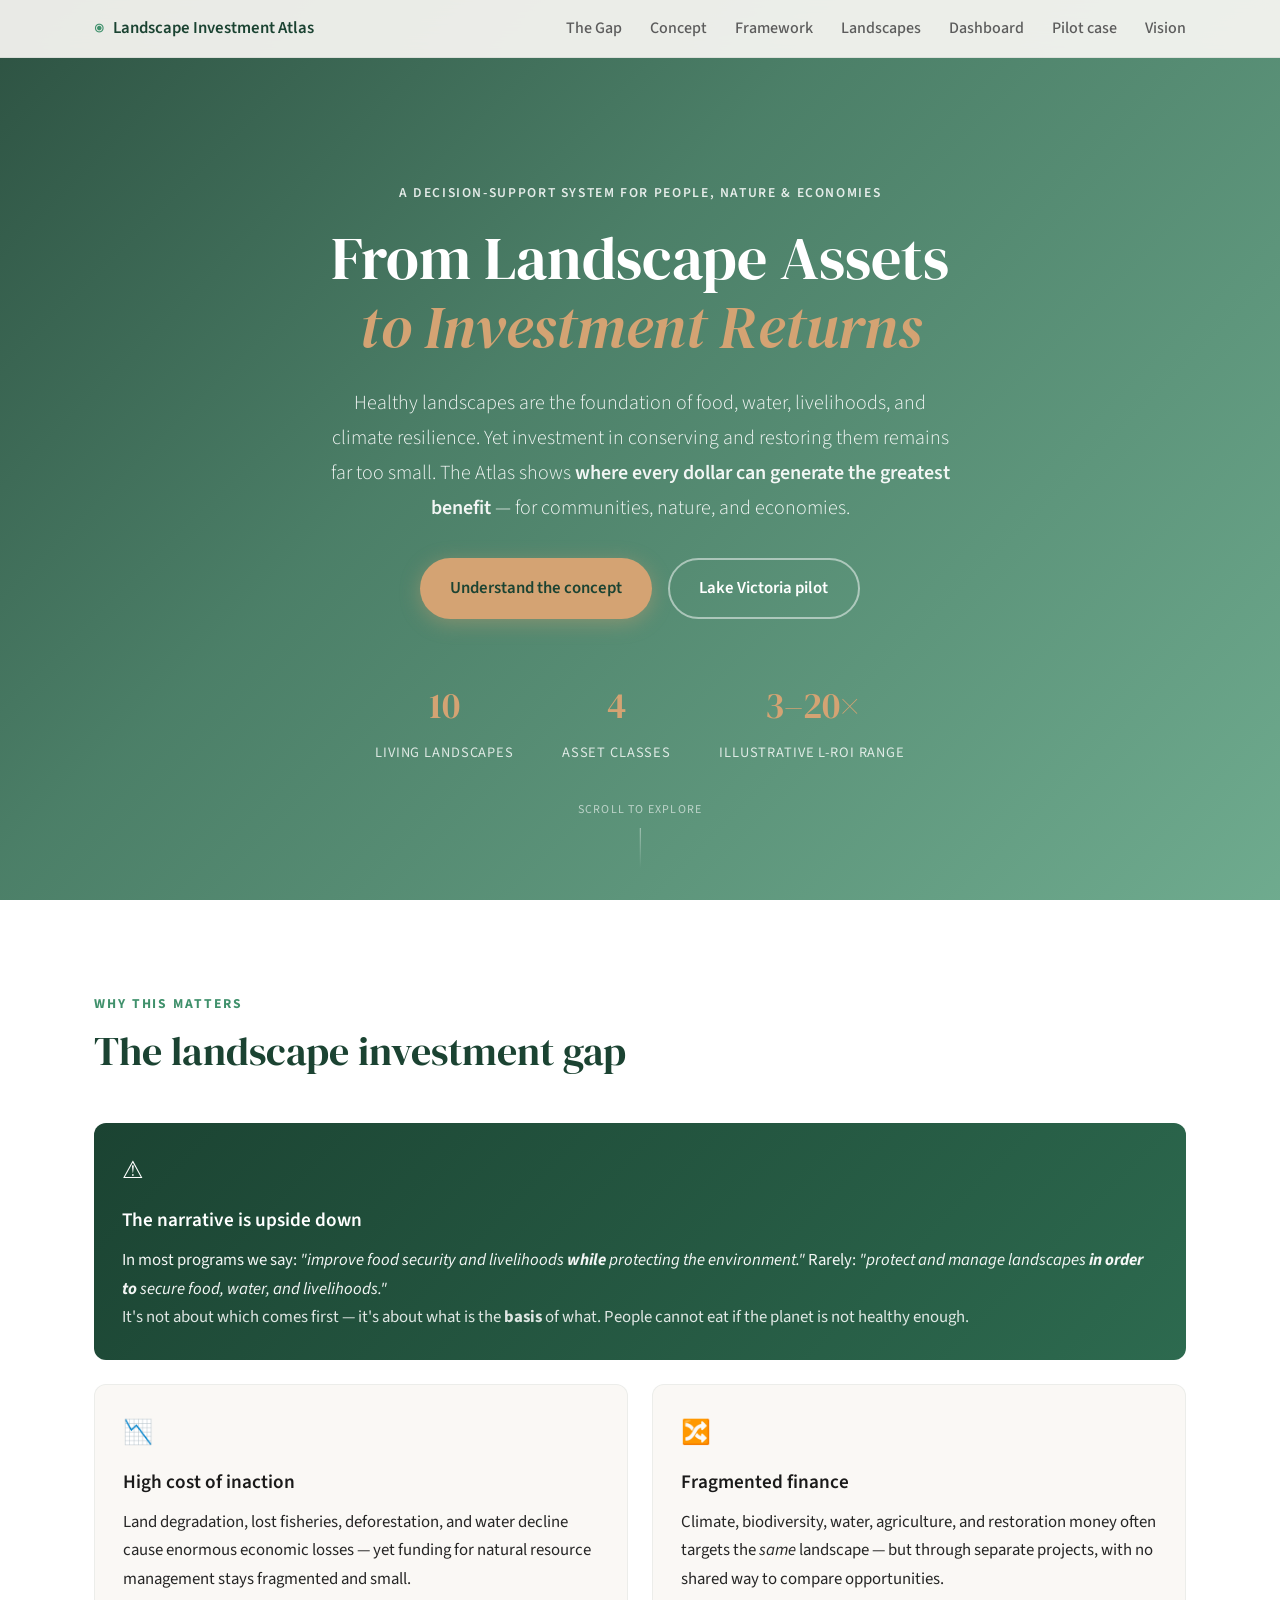
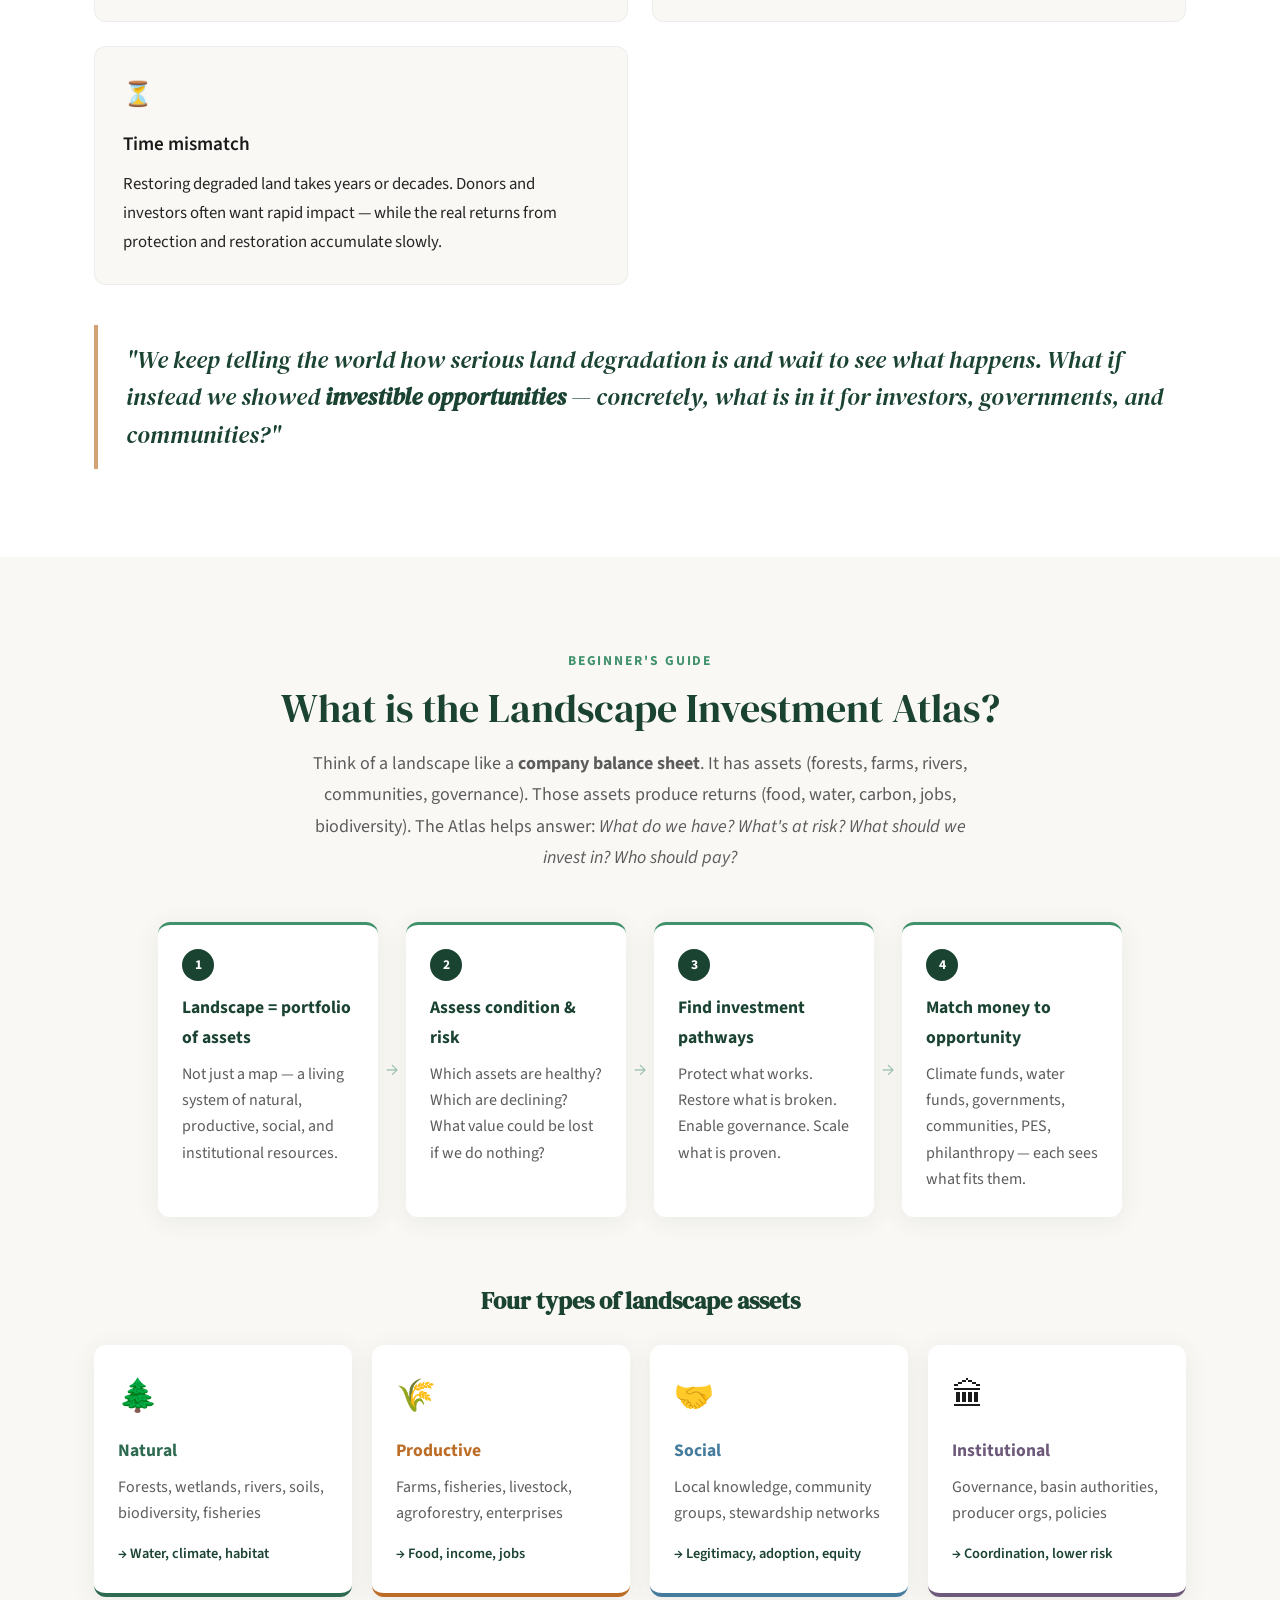
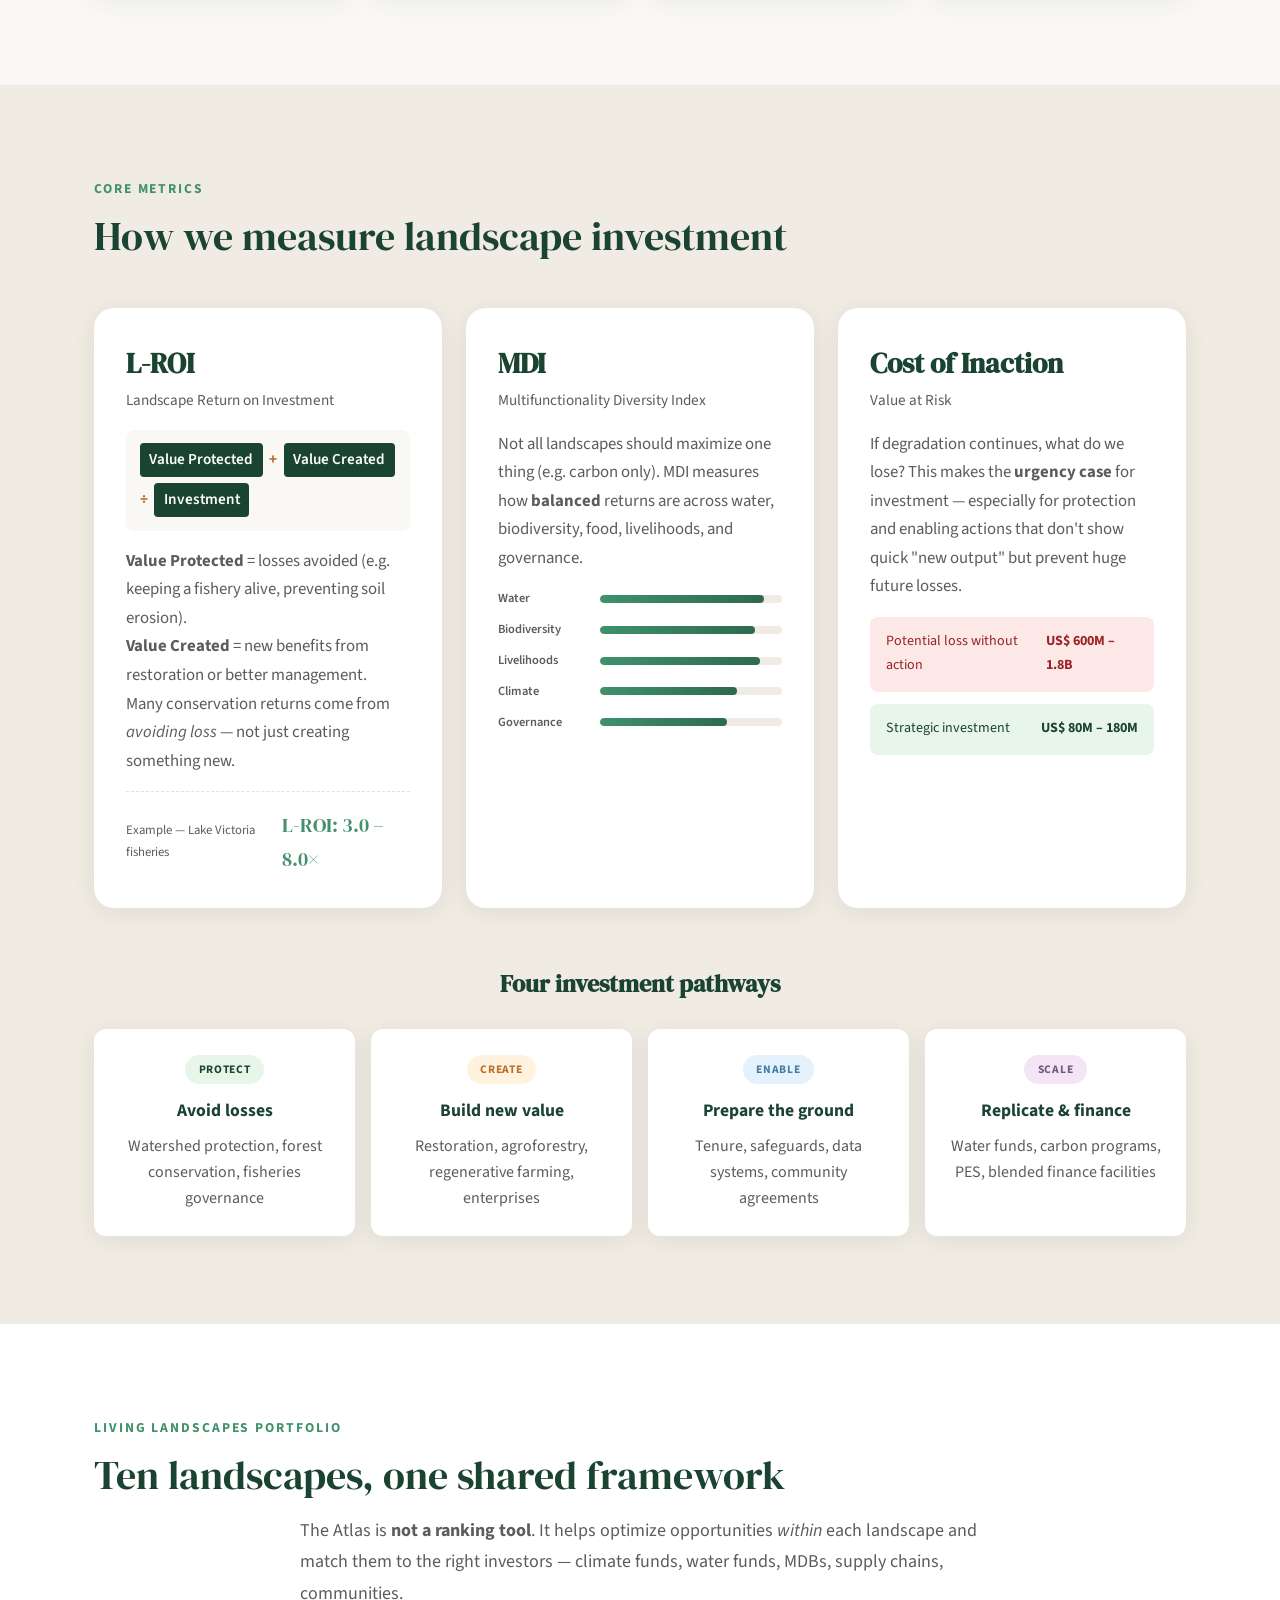
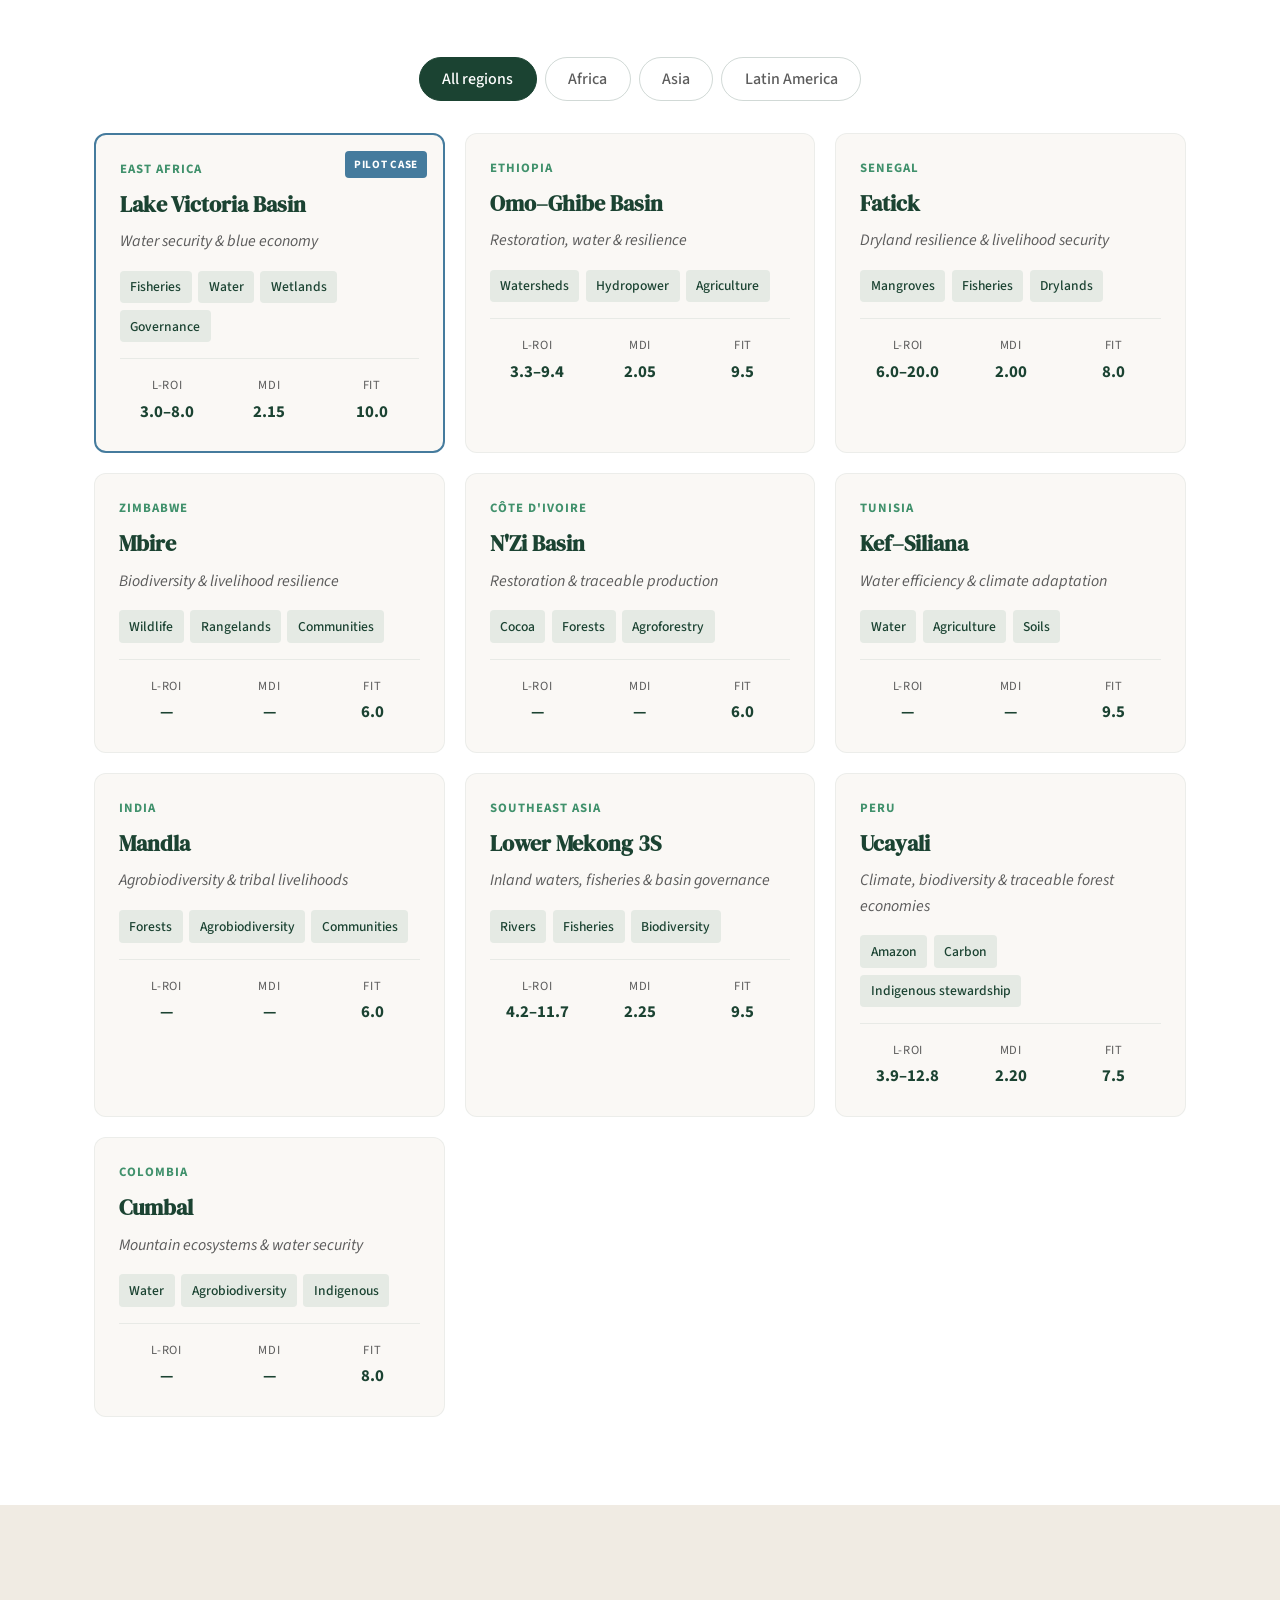
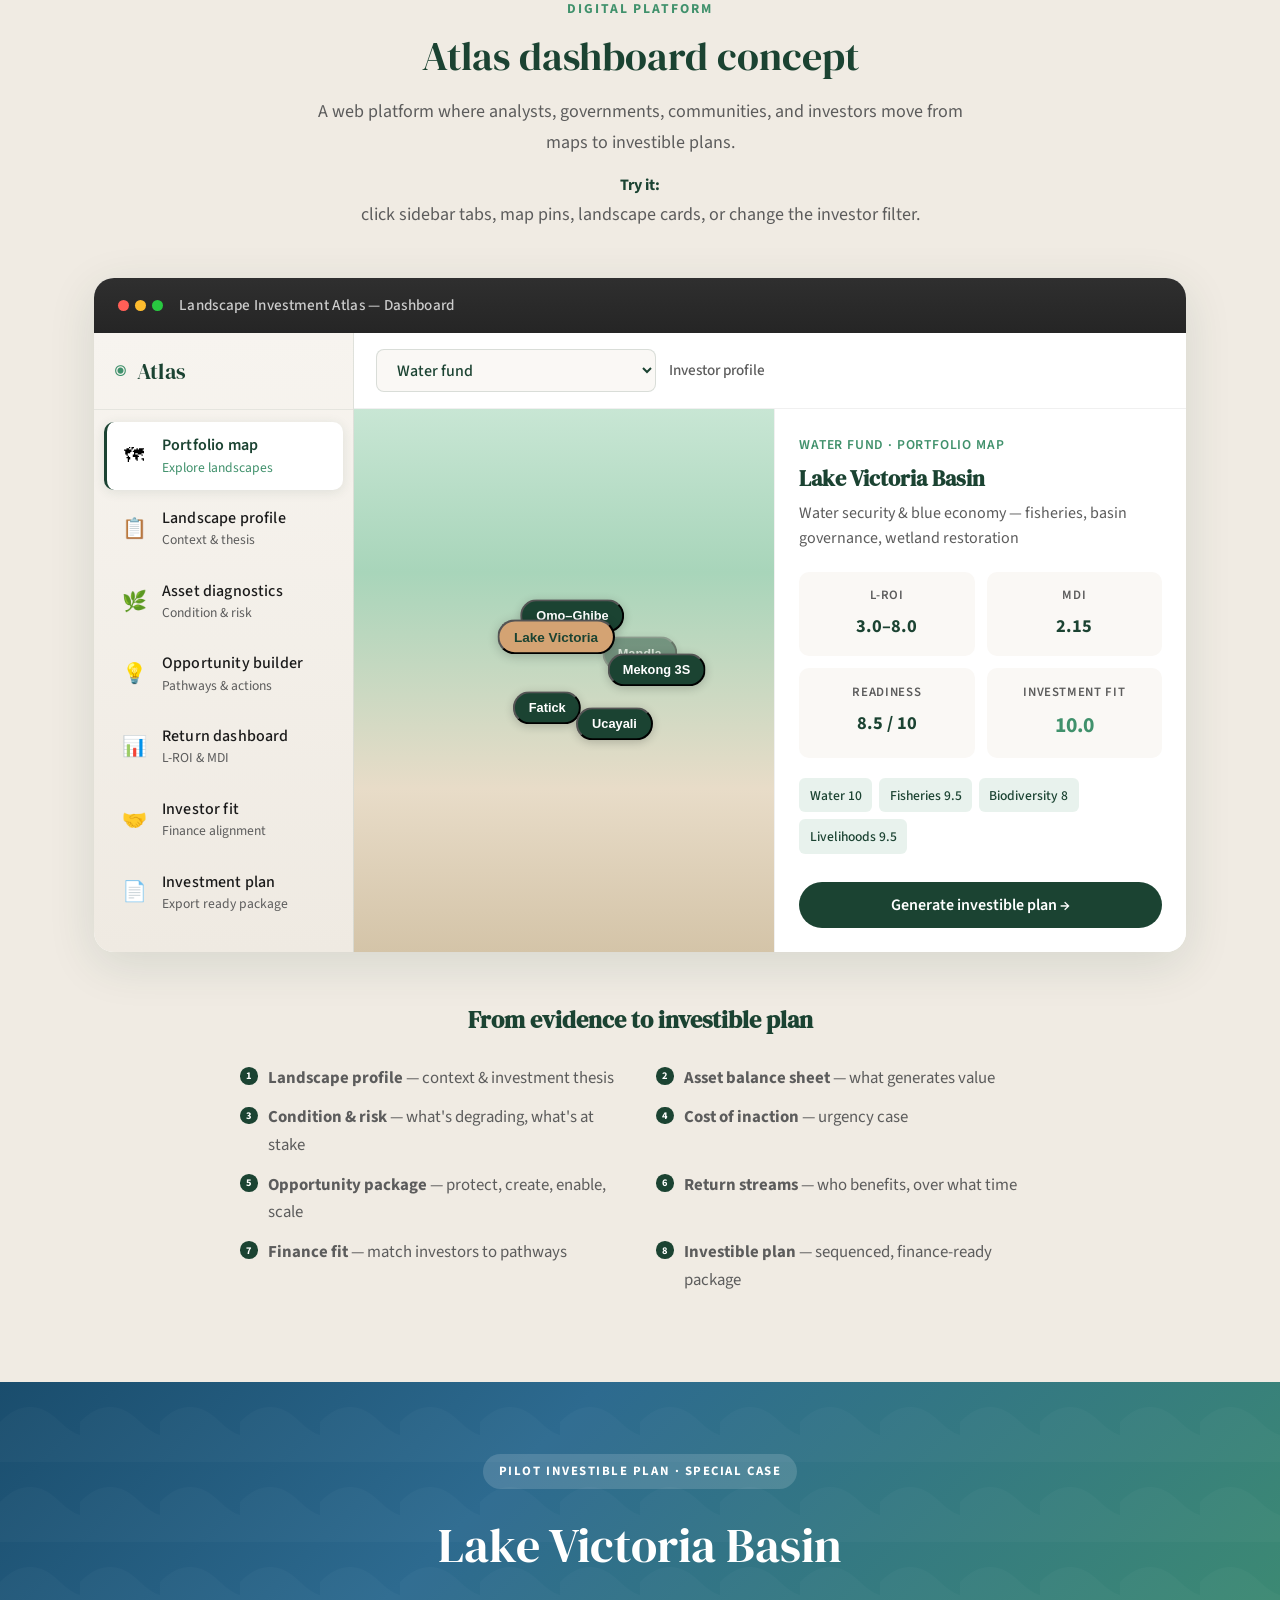
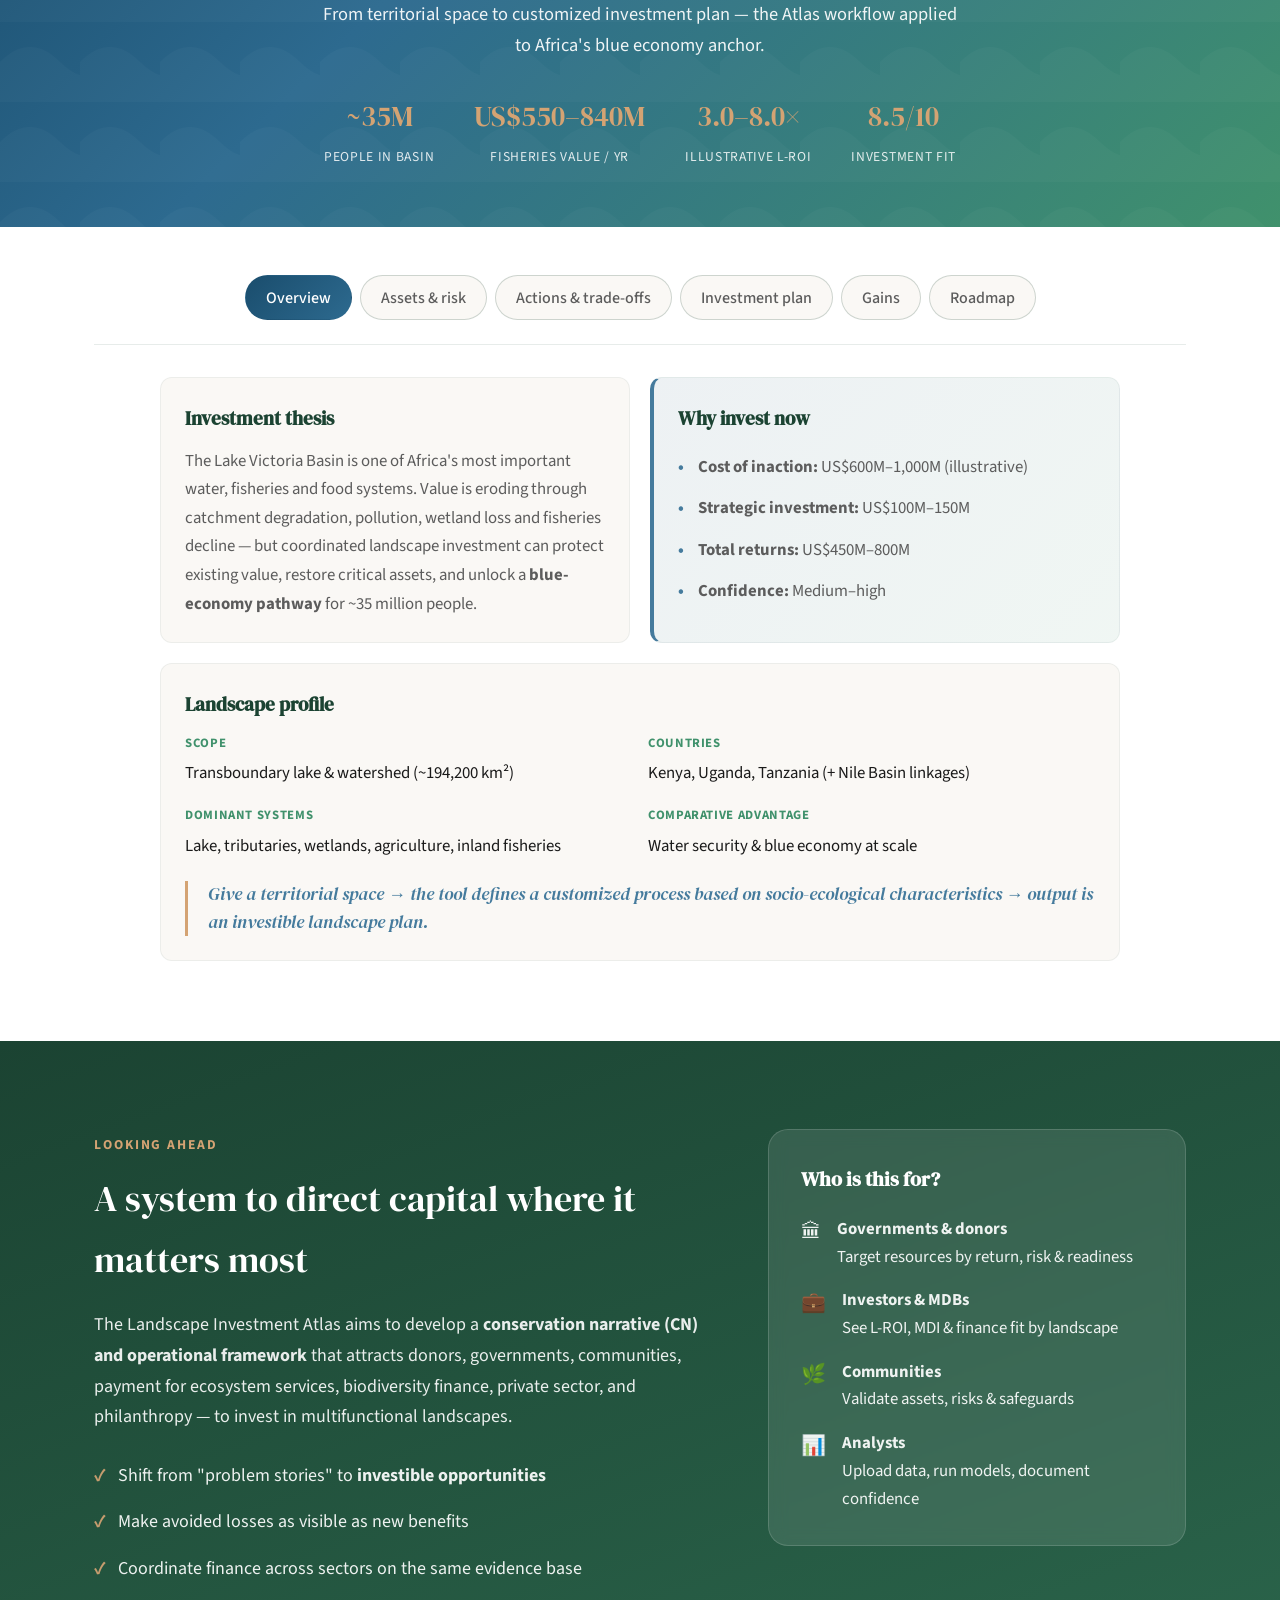
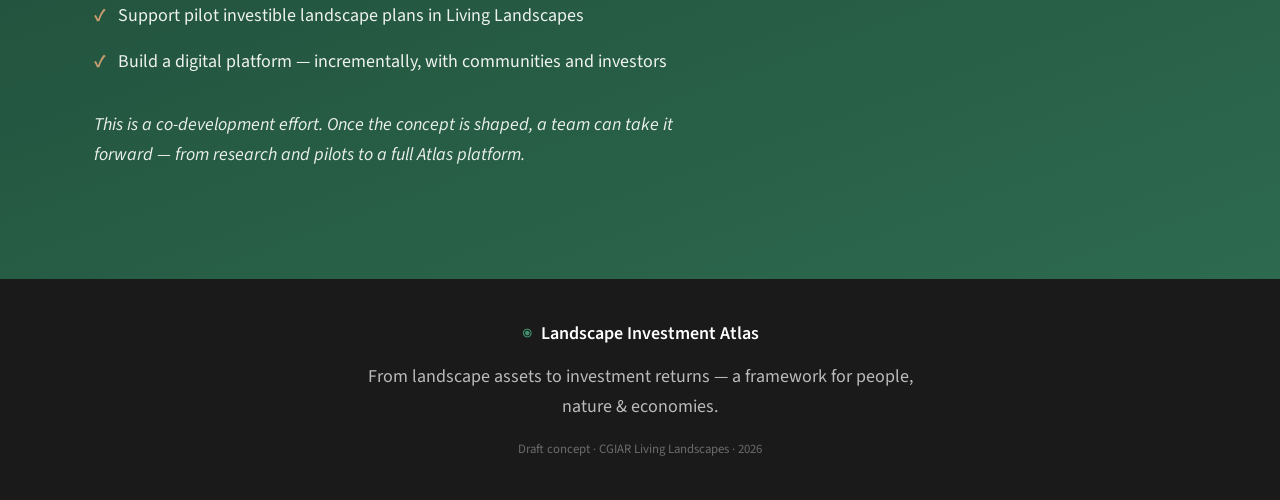
==== commit 67b92d2d: "Add Lake Victoria pilot case as website extension Co-authored-by: Cursor <cursoragent@cursor.com>" ====
--- a/website/index.html
+++ b/website/index.html
@@ -22,6 +22,7 @@
         <a href="#framework">Framework</a>
         <a href="#landscapes">Landscapes</a>
         <a href="#dashboard">Dashboard</a>
+        <a href="#pilot">Pilot case</a>
         <a href="#vision">Vision</a>
       </div>
       <button class="nav-toggle" aria-label="Menu" id="navToggle">
@@ -42,7 +43,7 @@
       </p>
       <div class="hero-actions">
         <a href="#concept" class="btn btn-primary">Understand the concept</a>
-        <a href="#dashboard" class="btn btn-outline">Explore the dashboard</a>
+        <a href="#pilot" class="btn btn-outline">Lake Victoria pilot</a>
       </div>
       <div class="hero-stats">
         <div class="stat">
@@ -403,6 +404,209 @@
     </div>
   </section>
 
+  <section id="pilot" class="section section-pilot">
+    <div class="pilot-hero">
+      <div class="container pilot-hero-inner">
+        <span class="pilot-badge">Pilot investible plan · Special case</span>
+        <h2>Lake Victoria Basin</h2>
+        <p class="pilot-tagline">From territorial space to customized investment plan — the Atlas workflow applied to Africa's blue economy anchor.</p>
+        <div class="pilot-hero-stats">
+          <div class="pilot-stat"><span class="ps-val">~35M</span><span class="ps-lbl">People in basin</span></div>
+          <div class="pilot-stat"><span class="ps-val">US$550–840M</span><span class="ps-lbl">Fisheries value / yr</span></div>
+          <div class="pilot-stat"><span class="ps-val">3.0–8.0×</span><span class="ps-lbl">Illustrative L-ROI</span></div>
+          <div class="pilot-stat"><span class="ps-val">8.5/10</span><span class="ps-lbl">Investment fit</span></div>
+        </div>
+      </div>
+    </div>
+
+    <div class="container pilot-body">
+      <div class="pilot-nav" id="pilotNav" role="tablist">
+        <button type="button" class="pilot-tab active" data-pilot="overview" role="tab">Overview</button>
+        <button type="button" class="pilot-tab" data-pilot="assets" role="tab">Assets & risk</button>
+        <button type="button" class="pilot-tab" data-pilot="actions" role="tab">Actions & trade-offs</button>
+        <button type="button" class="pilot-tab" data-pilot="investment" role="tab">Investment plan</button>
+        <button type="button" class="pilot-tab" data-pilot="gains" role="tab">Gains</button>
+        <button type="button" class="pilot-tab" data-pilot="roadmap" role="tab">Roadmap</button>
+      </div>
+
+      <div class="pilot-panels">
+        <!-- Overview -->
+        <article class="pilot-panel active" id="pilot-overview" data-panel="overview">
+          <div class="pilot-grid-2">
+            <div class="pilot-card">
+              <h3>Investment thesis</h3>
+              <p>The Lake Victoria Basin is one of Africa's most important water, fisheries and food systems. Value is eroding through catchment degradation, pollution, wetland loss and fisheries decline — but coordinated landscape investment can protect existing value, restore critical assets, and unlock a <strong>blue-economy pathway</strong> for ~35 million people.</p>
+            </div>
+            <div class="pilot-card pilot-card-accent">
+              <h3>Why invest now</h3>
+              <ul class="pilot-list">
+                <li><strong>Cost of inaction:</strong> US$600M–1,000M (illustrative)</li>
+                <li><strong>Strategic investment:</strong> US$100M–150M</li>
+                <li><strong>Total returns:</strong> US$450M–800M</li>
+                <li><strong>Confidence:</strong> Medium–high</li>
+              </ul>
+            </div>
+          </div>
+          <div class="pilot-card">
+            <h3>Landscape profile</h3>
+            <div class="profile-grid">
+              <div><span class="pf-label">Scope</span><span class="pf-value">Transboundary lake & watershed (~194,200 km²)</span></div>
+              <div><span class="pf-label">Countries</span><span class="pf-value">Kenya, Uganda, Tanzania (+ Nile Basin linkages)</span></div>
+              <div><span class="pf-label">Dominant systems</span><span class="pf-value">Lake, tributaries, wetlands, agriculture, inland fisheries</span></div>
+              <div><span class="pf-label">Comparative advantage</span><span class="pf-value">Water security & blue economy at scale</span></div>
+            </div>
+            <blockquote class="pilot-quote">Give a territorial space → the tool defines a customized process based on socio-ecological characteristics → output is an investible landscape plan.</blockquote>
+          </div>
+        </article>
+
+        <!-- Assets & risk -->
+        <article class="pilot-panel" id="pilot-assets" data-panel="assets">
+          <h3 class="pilot-panel-title">Asset balance sheet & condition</h3>
+          <div class="pilot-asset-cards">
+            <div class="pa-card"><span class="pa-type">Natural</span><p>Lake, tributaries, wetlands, groundwater, aquatic biodiversity</p><span class="pa-role">Water, habitat, regulation</span></div>
+            <div class="pa-card"><span class="pa-type">Productive</span><p>Agriculture, fisheries value chains, livestock</p><span class="pa-role">Food, income, exports</span></div>
+            <div class="pa-card"><span class="pa-type">Social</span><p>Fishing communities, cooperatives, local knowledge</p><span class="pa-role">Stewardship, legitimacy</span></div>
+            <div class="pa-card"><span class="pa-type">Institutional</span><p>Basin authorities, fisheries agencies, water utilities</p><span class="pa-role">Coordination, readiness</span></div>
+          </div>
+          <div class="table-wrap">
+            <table class="data-table pilot-table">
+              <thead><tr><th>Core asset</th><th>Condition</th><th>Trend</th><th>Risk</th></tr></thead>
+              <tbody>
+                <tr><td>Water assets</td><td><span class="status-pill">Moderate–Poor</span></td><td>Declining</td><td><span class="risk-pill">High</span></td></tr>
+                <tr><td>Fisheries</td><td><span class="status-pill">Moderate</span></td><td>Declining</td><td><span class="risk-pill">High</span></td></tr>
+                <tr><td>Wetlands</td><td><span class="status-pill">Moderate</span></td><td>Declining</td><td><span class="risk-pill">High</span></td></tr>
+              </tbody>
+            </table>
+          </div>
+          <p class="pilot-note"><strong>Key threats:</strong> Pollution, sedimentation, catchment degradation, overfishing, invasive species, wetland encroachment, climate stress.</p>
+          <div class="pilot-evidence">
+            <h4>Evidence anchors</h4>
+            <ul class="pilot-list">
+              <li>~1M t/year fish landings; beach value US$550M (2011) → US$840M (2014)</li>
+              <li>~220,000 fishers; ~4M indirect beneficiaries (IFAD-cited)</li>
+              <li>Wetland regulating services economically valued for water quality</li>
+            </ul>
+          </div>
+        </article>
+
+        <!-- Actions -->
+        <article class="pilot-panel" id="pilot-actions" data-panel="actions">
+          <h3 class="pilot-panel-title">Sequenced actions — synergies & trade-offs</h3>
+          <div class="pilot-timeline">
+            <div class="pt-phase"><span class="pt-num">1</span><div><strong>Enable</strong> (Y0–2)<p>Basin platform, monitoring, safeguards, stakeholder validation</p></div></div>
+            <div class="pt-phase"><span class="pt-num">2</span><div><strong>Protect</strong> (Y1–5)<p>Catchment protection, fisheries governance, wetland zones</p></div></div>
+            <div class="pt-phase"><span class="pt-num">3</span><div><strong>Create</strong> (Y3–10)<p>Restoration, pollution control, fisheries value chains</p></div></div>
+            <div class="pt-phase"><span class="pt-num">4</span><div><strong>Scale</strong> (Y5–15)<p>Water fund / blended basin finance facility</p></div></div>
+          </div>
+          <div class="pilot-grid-2">
+            <div class="pilot-card">
+              <h4>Synergies</h4>
+              <ul class="pilot-list">
+                <li>Catchment restoration + wetlands → water quality ↑, fisheries habitat ↑</li>
+                <li>Fisheries governance + community enterprises → stable stocks + livelihoods</li>
+                <li>Monitoring + investor reporting → readiness ↑, finance mobilization ↑</li>
+              </ul>
+            </div>
+            <div class="pilot-card">
+              <h4>Trade-offs to manage</h4>
+              <ul class="pilot-list">
+                <li><em>Agriculture vs. water quality</em> — agroecology in priority catchments</li>
+                <li><em>Fishing effort vs. recovery</em> — phased governance + alternatives</li>
+                <li><em>National vs. transboundary equity</em> — basin benefit-sharing</li>
+              </ul>
+            </div>
+          </div>
+        </article>
+
+        <!-- Investment plan -->
+        <article class="pilot-panel" id="pilot-investment" data-panel="investment">
+          <h3 class="pilot-panel-title">Investment package — what, where, by whom</h3>
+          <div class="investor-fit-row">
+            <span class="ifr-label">Best-fit investors:</span>
+            <span class="stream-tag">Water funds</span>
+            <span class="stream-tag">MDBs</span>
+            <span class="stream-tag">Governments</span>
+            <span class="stream-tag">Biodiversity funds</span>
+            <span class="stream-tag">Impact investors</span>
+          </div>
+          <div class="table-wrap">
+            <table class="data-table pilot-table">
+              <thead><tr><th>Action</th><th>Pathway</th><th>Lead actors</th><th>Scale (illustrative)</th></tr></thead>
+              <tbody>
+                <tr><td>Basin platform & monitoring</td><td><span class="pathway-badge enable">Enable</span></td><td>LVBC, LVFO, MDBs</td><td>US$5–15M</td></tr>
+                <tr><td>Priority catchment protection</td><td><span class="pathway-badge protect">Protect</span></td><td>Governments, water funds</td><td>US$20–40M</td></tr>
+                <tr><td>Fisheries governance reform</td><td><span class="pathway-badge protect">Protect</span></td><td>Fisheries agencies</td><td>US$15–25M</td></tr>
+                <tr><td>Wetland protection zones</td><td><span class="pathway-badge protect">Protect</span></td><td>Conservation finance</td><td>US$10–20M</td></tr>
+                <tr><td>Watershed restoration & pollution control</td><td><span class="pathway-badge create">Create</span></td><td>MDBs, utilities</td><td>US$30–50M</td></tr>
+                <tr><td>Fisheries restoration & value chains</td><td><span class="pathway-badge create">Create</span></td><td>Impact investors</td><td>US$20–35M</td></tr>
+                <tr><td>Blended basin finance facility</td><td><span class="pathway-badge scale">Scale</span></td><td>MDBs, water funds</td><td>US$50M+</td></tr>
+              </tbody>
+            </table>
+          </div>
+          <p class="pilot-note">Spatial priority: sub-basins by sediment/nutrient load, fisheries hotspots, high-value wetlands, governance readiness (team deliverable: pilot zone maps).</p>
+        </article>
+
+        <!-- Gains -->
+        <article class="pilot-panel" id="pilot-gains" data-panel="gains">
+          <h3 class="pilot-panel-title">Expected gains — by investor & beneficiary</h3>
+          <div class="pilot-grid-2">
+            <div class="pilot-card">
+              <h4>Gains by investor type</h4>
+              <ul class="pilot-list">
+                <li><strong>MDBs</strong> — regional stability, water-food-energy nexus</li>
+                <li><strong>Water funds</strong> — quantified water benefits, avoided costs</li>
+                <li><strong>Governments</strong> — food security, jobs, stability</li>
+                <li><strong>Biodiversity funds</strong> — habitat, wetland services</li>
+                <li><strong>Impact investors</strong> — fisheries enterprise returns</li>
+              </ul>
+            </div>
+            <div class="pilot-card">
+              <h4>Gains by beneficiary</h4>
+              <ul class="pilot-list">
+                <li><strong>Fishers & communities</strong> — stable catches, income, nutrition</li>
+                <li><strong>Farmers</strong> — water availability, reduced flood damage</li>
+                <li><strong>Urban users</strong> — safer, more reliable water</li>
+                <li><strong>Future generations</strong> — maintained natural capital</li>
+              </ul>
+            </div>
+          </div>
+          <div class="returns-summary pilot-returns">
+            <div class="panel-metric"><span class="pm-label">Water</span><span class="pm-value">10.0</span></div>
+            <div class="panel-metric"><span class="pm-label">Livelihoods</span><span class="pm-value">9.5</span></div>
+            <div class="panel-metric"><span class="pm-label">Biodiversity</span><span class="pm-value">8.0</span></div>
+            <div class="panel-metric"><span class="pm-label">MDI</span><span class="pm-value">2.15</span></div>
+          </div>
+        </article>
+
+        <!-- Roadmap -->
+        <article class="pilot-panel" id="pilot-roadmap" data-panel="roadmap">
+          <h3 class="pilot-panel-title">Implementation roadmap</h3>
+          <div class="roadmap-steps">
+            <div class="rm-step"><span class="rm-when">Now – 4 wks</span><span class="rm-what">Validate outline with team & Lulseged</span></div>
+            <div class="rm-step"><span class="rm-when">Month 1–2</span><span class="rm-what">Priority zone maps & data gaps</span></div>
+            <div class="rm-step"><span class="rm-when">Month 2–3</span><span class="rm-what">Cost actions; refine L-ROI</span></div>
+            <div class="rm-step"><span class="rm-when">Month 3</span><span class="rm-what">Stakeholder validation workshop</span></div>
+            <div class="rm-step"><span class="rm-when">Month 4</span><span class="rm-what"><strong>UNCCD COP17</strong> — Mongolia, 16–27 Aug 2026</span></div>
+            <div class="rm-step"><span class="rm-when">Post-COP17</span><span class="rm-what">Investor engagement; Phase 1 enable</span></div>
+          </div>
+          <div class="pilot-team">
+            <h4>Team modules (co-development)</h4>
+            <div class="team-chips">
+              <span class="team-chip">GIS & maps → Habtamu</span>
+              <span class="team-chip">Assets & risk → FEBEN</span>
+              <span class="team-chip">Opportunities → Wuletawu</span>
+              <span class="team-chip">Finance & L-ROI → TBD</span>
+              <span class="team-chip">COP17 narrative → Setegn</span>
+            </div>
+          </div>
+          <div class="pilot-cta">
+            <a href="#dashboard" class="btn btn-primary" id="pilotDashboardLink">Explore in interactive dashboard →</a>
+          </div>
+        </article>
+      </div>
+    </div>
+  </section>
+
   <section id="vision" class="section section-vision">
     <div class="container">
       <div class="vision-grid">
@@ -462,6 +666,6 @@
     </div>
   </footer>
 
-  <script src="app.js?v=2"></script>
+  <script src="app.js?v=3"></script>
 </body>
 </html>
--- a/website/styles.css
+++ b/website/styles.css
@@ -1394,6 +1394,426 @@
 
 .audience-item span { font-size: 1.25rem; }
 
+/* Lake Victoria Pilot Section */
+.section-pilot {
+  padding: 0;
+  background: var(--white);
+}
+
+.pilot-hero {
+  background: linear-gradient(135deg, #1a4d6d 0%, #2d6a8f 35%, #40916c 100%);
+  color: var(--white);
+  padding: 4.5rem 0 3.5rem;
+  position: relative;
+  overflow: hidden;
+}
+
+.pilot-hero::after {
+  content: '';
+  position: absolute;
+  inset: 0;
+  background: url("data:image/svg+xml,%3Csvg width='80' height='80' viewBox='0 0 80 80' xmlns='http://www.w3.org/2000/svg'%3E%3Cg fill='%23ffffff' fill-opacity='0.04'%3E%3Cpath d='M0 40c20-20 40-20 60 0s40 20 60 0v40H0V40z'/%3E%3C/g%3E%3C/svg%3E");
+  opacity: 0.6;
+  pointer-events: none;
+}
+
+.pilot-hero-inner {
+  position: relative;
+  z-index: 1;
+  text-align: center;
+}
+
+.pilot-badge {
+  display: inline-block;
+  font-size: 0.8rem;
+  font-weight: 700;
+  letter-spacing: 0.12em;
+  text-transform: uppercase;
+  background: rgba(255,255,255,0.15);
+  padding: 0.4rem 1rem;
+  border-radius: 999px;
+  margin-bottom: 1rem;
+}
+
+.pilot-hero h2 {
+  font-family: var(--font-serif);
+  font-size: clamp(2rem, 5vw, 3rem);
+  font-weight: 400;
+  margin-bottom: 0.75rem;
+}
+
+.pilot-tagline {
+  font-size: 1.15rem;
+  opacity: 0.92;
+  max-width: 640px;
+  margin: 0 auto 2rem;
+  line-height: 1.7;
+}
+
+.pilot-hero-stats {
+  display: flex;
+  justify-content: center;
+  flex-wrap: wrap;
+  gap: 2rem 2.5rem;
+}
+
+.pilot-stat { text-align: center; }
+
+.ps-val {
+  display: block;
+  font-family: var(--font-serif);
+  font-size: 1.75rem;
+  color: var(--gold);
+}
+
+.ps-lbl {
+  font-size: 0.85rem;
+  opacity: 0.85;
+  text-transform: uppercase;
+  letter-spacing: 0.05em;
+}
+
+.pilot-body {
+  padding: 3rem 1.5rem 5rem;
+}
+
+.pilot-nav {
+  display: flex;
+  flex-wrap: wrap;
+  gap: 0.5rem;
+  justify-content: center;
+  margin-bottom: 2rem;
+  padding-bottom: 1.5rem;
+  border-bottom: 1px solid rgba(27, 67, 50, 0.1);
+}
+
+.pilot-tab {
+  padding: 0.65rem 1.25rem;
+  border-radius: 999px;
+  border: 1px solid rgba(27, 67, 50, 0.2);
+  background: var(--cream);
+  font-family: inherit;
+  font-size: 1rem;
+  font-weight: 500;
+  color: var(--ink-muted);
+  cursor: pointer;
+  transition: all 0.2s;
+}
+
+.pilot-tab:hover {
+  border-color: var(--water);
+  color: var(--water);
+}
+
+.pilot-tab.active {
+  background: linear-gradient(135deg, #1a4d6d, #2d6a8f);
+  color: var(--white);
+  border-color: transparent;
+}
+
+.pilot-panels { max-width: 960px; margin: 0 auto; }
+
+.pilot-panel {
+  display: none;
+  animation: pilotFade 0.35s ease;
+}
+
+.pilot-panel.active { display: block; }
+
+@keyframes pilotFade {
+  from { opacity: 0; transform: translateY(8px); }
+  to { opacity: 1; transform: translateY(0); }
+}
+
+.pilot-panel-title {
+  font-family: var(--font-serif);
+  font-size: 1.5rem;
+  color: var(--forest);
+  margin-bottom: 1.5rem;
+}
+
+.pilot-grid-2 {
+  display: grid;
+  grid-template-columns: repeat(2, 1fr);
+  gap: 1.25rem;
+  margin-bottom: 1.25rem;
+}
+
+.pilot-card {
+  background: var(--cream);
+  border-radius: var(--radius);
+  padding: 1.5rem;
+  border: 1px solid rgba(27, 67, 50, 0.06);
+}
+
+.pilot-card h3, .pilot-card h4 {
+  font-family: var(--font-serif);
+  color: var(--forest);
+  margin-bottom: 0.75rem;
+  font-size: 1.2rem;
+}
+
+.pilot-card p, .pilot-card li {
+  font-size: 1.05rem;
+  line-height: 1.7;
+  color: var(--ink-muted);
+}
+
+.pilot-card-accent {
+  background: linear-gradient(135deg, rgba(26, 77, 109, 0.08), rgba(64, 145, 108, 0.08));
+  border-left: 4px solid var(--water);
+}
+
+.pilot-list {
+  list-style: none;
+  padding: 0;
+}
+
+.pilot-list li {
+  padding: 0.4rem 0 0.4rem 1.25rem;
+  position: relative;
+}
+
+.pilot-list li::before {
+  content: '•';
+  position: absolute;
+  left: 0;
+  color: var(--water);
+  font-weight: 700;
+}
+
+.profile-grid {
+  display: grid;
+  grid-template-columns: repeat(2, 1fr);
+  gap: 1rem;
+  margin-bottom: 1.25rem;
+}
+
+.pf-label {
+  display: block;
+  font-size: 0.8rem;
+  font-weight: 700;
+  text-transform: uppercase;
+  letter-spacing: 0.05em;
+  color: var(--sage);
+  margin-bottom: 0.25rem;
+}
+
+.pf-value {
+  font-size: 1.05rem;
+  color: var(--ink);
+}
+
+.pilot-quote {
+  font-family: var(--font-serif);
+  font-style: italic;
+  font-size: 1.1rem;
+  color: var(--water);
+  border-left: 3px solid var(--gold);
+  padding-left: 1.25rem;
+  margin: 0;
+  line-height: 1.55;
+}
+
+.pilot-asset-cards {
+  display: grid;
+  grid-template-columns: repeat(4, 1fr);
+  gap: 1rem;
+  margin-bottom: 1.5rem;
+}
+
+.pa-card {
+  background: var(--cream);
+  border-radius: var(--radius);
+  padding: 1.15rem;
+  border-top: 3px solid var(--water);
+}
+
+.pa-type {
+  display: block;
+  font-weight: 700;
+  color: var(--water);
+  font-size: 0.9rem;
+  margin-bottom: 0.5rem;
+}
+
+.pa-card p {
+  font-size: 0.95rem;
+  color: var(--ink-muted);
+  margin-bottom: 0.5rem;
+  line-height: 1.5;
+}
+
+.pa-role {
+  font-size: 0.85rem;
+  font-weight: 600;
+  color: var(--forest);
+}
+
+.pilot-table { min-width: 100%; }
+
+.pilot-note {
+  font-size: 1rem;
+  color: var(--ink-muted);
+  margin-top: 1rem;
+  padding: 1rem;
+  background: var(--cream);
+  border-radius: 8px;
+  line-height: 1.65;
+}
+
+.pilot-evidence {
+  margin-top: 1.5rem;
+  padding: 1.25rem;
+  background: rgba(69, 123, 157, 0.08);
+  border-radius: var(--radius);
+}
+
+.pilot-evidence h4 {
+  color: var(--water);
+  margin-bottom: 0.75rem;
+  font-size: 1rem;
+}
+
+.pilot-timeline {
+  display: flex;
+  flex-direction: column;
+  gap: 1rem;
+  margin-bottom: 1.5rem;
+}
+
+.pt-phase {
+  display: flex;
+  gap: 1.25rem;
+  align-items: flex-start;
+  padding: 1.15rem 1.25rem;
+  background: var(--cream);
+  border-radius: var(--radius);
+  border-left: 4px solid var(--sage);
+}
+
+.pt-num {
+  flex-shrink: 0;
+  width: 36px;
+  height: 36px;
+  background: var(--water);
+  color: var(--white);
+  border-radius: 50%;
+  display: flex;
+  align-items: center;
+  justify-content: center;
+  font-weight: 700;
+  font-size: 1rem;
+}
+
+.pt-phase p {
+  font-size: 0.98rem;
+  color: var(--ink-muted);
+  margin-top: 0.35rem;
+  line-height: 1.55;
+}
+
+.investor-fit-row {
+  display: flex;
+  flex-wrap: wrap;
+  align-items: center;
+  gap: 0.5rem;
+  margin-bottom: 1.25rem;
+}
+
+.ifr-label {
+  font-weight: 600;
+  color: var(--ink-muted);
+  margin-right: 0.5rem;
+}
+
+.pilot-returns {
+  margin-top: 1rem;
+  grid-template-columns: repeat(4, 1fr);
+}
+
+.roadmap-steps {
+  display: flex;
+  flex-direction: column;
+  gap: 0.75rem;
+  margin-bottom: 2rem;
+}
+
+.rm-step {
+  display: grid;
+  grid-template-columns: 120px 1fr;
+  gap: 1rem;
+  padding: 1rem 1.25rem;
+  background: var(--cream);
+  border-radius: var(--radius);
+  align-items: center;
+}
+
+.rm-when {
+  font-size: 0.85rem;
+  font-weight: 700;
+  color: var(--water);
+  text-transform: uppercase;
+  letter-spacing: 0.04em;
+}
+
+.rm-what {
+  font-size: 1.05rem;
+  color: var(--ink);
+}
+
+.pilot-team h4 {
+  font-family: var(--font-serif);
+  color: var(--forest);
+  margin-bottom: 1rem;
+}
+
+.team-chips {
+  display: flex;
+  flex-wrap: wrap;
+  gap: 0.5rem;
+}
+
+.team-chip {
+  font-size: 0.9rem;
+  padding: 0.45rem 0.9rem;
+  background: var(--cream);
+  border: 1px solid rgba(27, 67, 50, 0.12);
+  border-radius: 8px;
+  color: var(--ink);
+}
+
+.pilot-cta {
+  margin-top: 2rem;
+  text-align: center;
+}
+
+.pilot-cta .btn-primary {
+  background: linear-gradient(135deg, #1a4d6d, #2d6a8f);
+  color: var(--white);
+  box-shadow: 0 4px 20px rgba(26, 77, 109, 0.35);
+}
+
+.landscape-card.lc-pilot {
+  border: 2px solid var(--water);
+  position: relative;
+}
+
+.landscape-card.lc-pilot::after {
+  content: 'Pilot case';
+  position: absolute;
+  top: 1rem;
+  right: 1rem;
+  font-size: 0.7rem;
+  font-weight: 700;
+  text-transform: uppercase;
+  letter-spacing: 0.06em;
+  background: var(--water);
+  color: var(--white);
+  padding: 0.25rem 0.55rem;
+  border-radius: 4px;
+}
+
 /* Footer */
 .footer {
   background: var(--ink);
@@ -1555,6 +1975,8 @@
   .panel-metrics {
     grid-template-columns: repeat(2, 1fr);
   }
+
+  .pilot-asset-cards { grid-template-columns: 1fr 1fr; }
 }
 
 @media (max-width: 600px) {
@@ -1645,4 +2067,13 @@
     font-size: 1.25rem;
     padding-left: 1.25rem;
   }
-}
+
+  .pilot-hero-stats { gap: 1.25rem; }
+  .pilot-grid-2 { grid-template-columns: 1fr; }
+  .profile-grid { grid-template-columns: 1fr; }
+  .pilot-asset-cards { grid-template-columns: repeat(2, 1fr); }
+  .pilot-returns { grid-template-columns: repeat(2, 1fr); }
+  .rm-step { grid-template-columns: 1fr; gap: 0.35rem; }
+  .pilot-nav { justify-content: flex-start; overflow-x: auto; flex-wrap: nowrap; padding-bottom: 1rem; -webkit-overflow-scrolling: touch; }
+  .pilot-tab { flex-shrink: 0; font-size: 0.9rem; }
+}
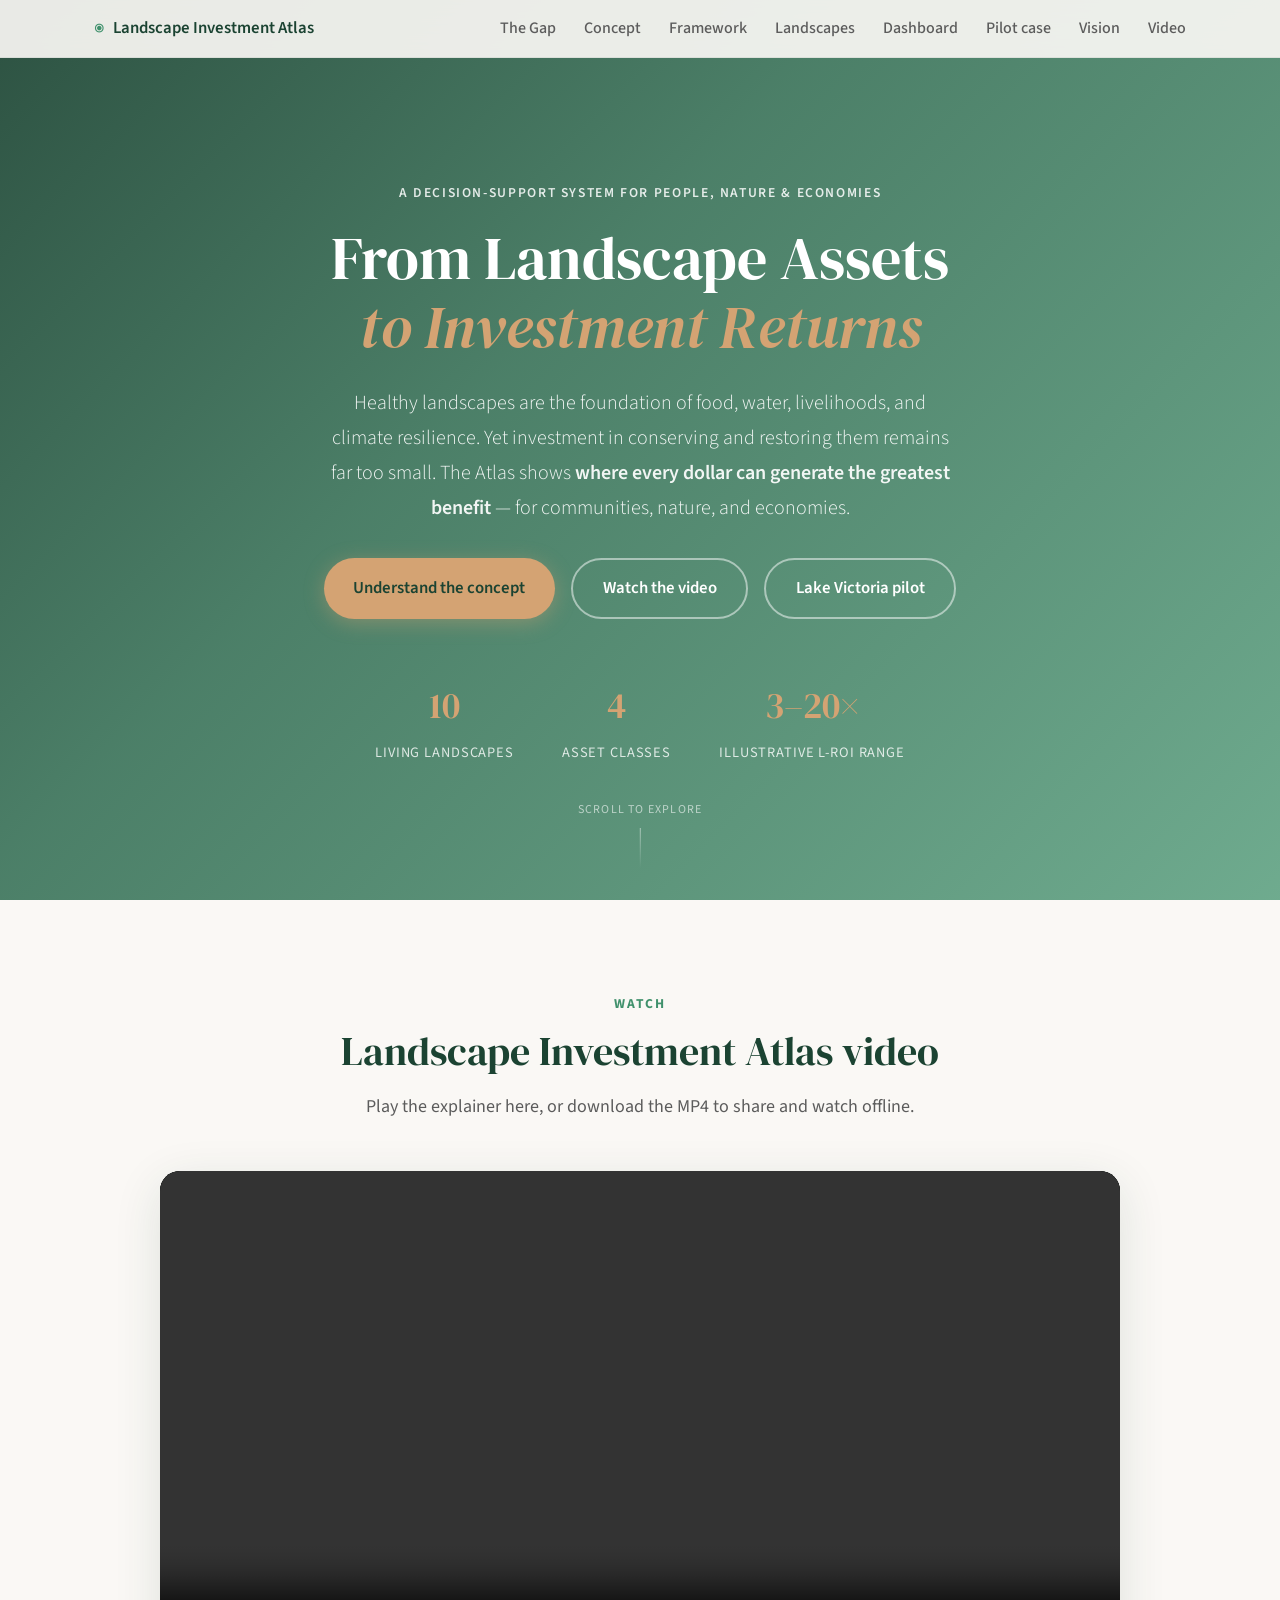
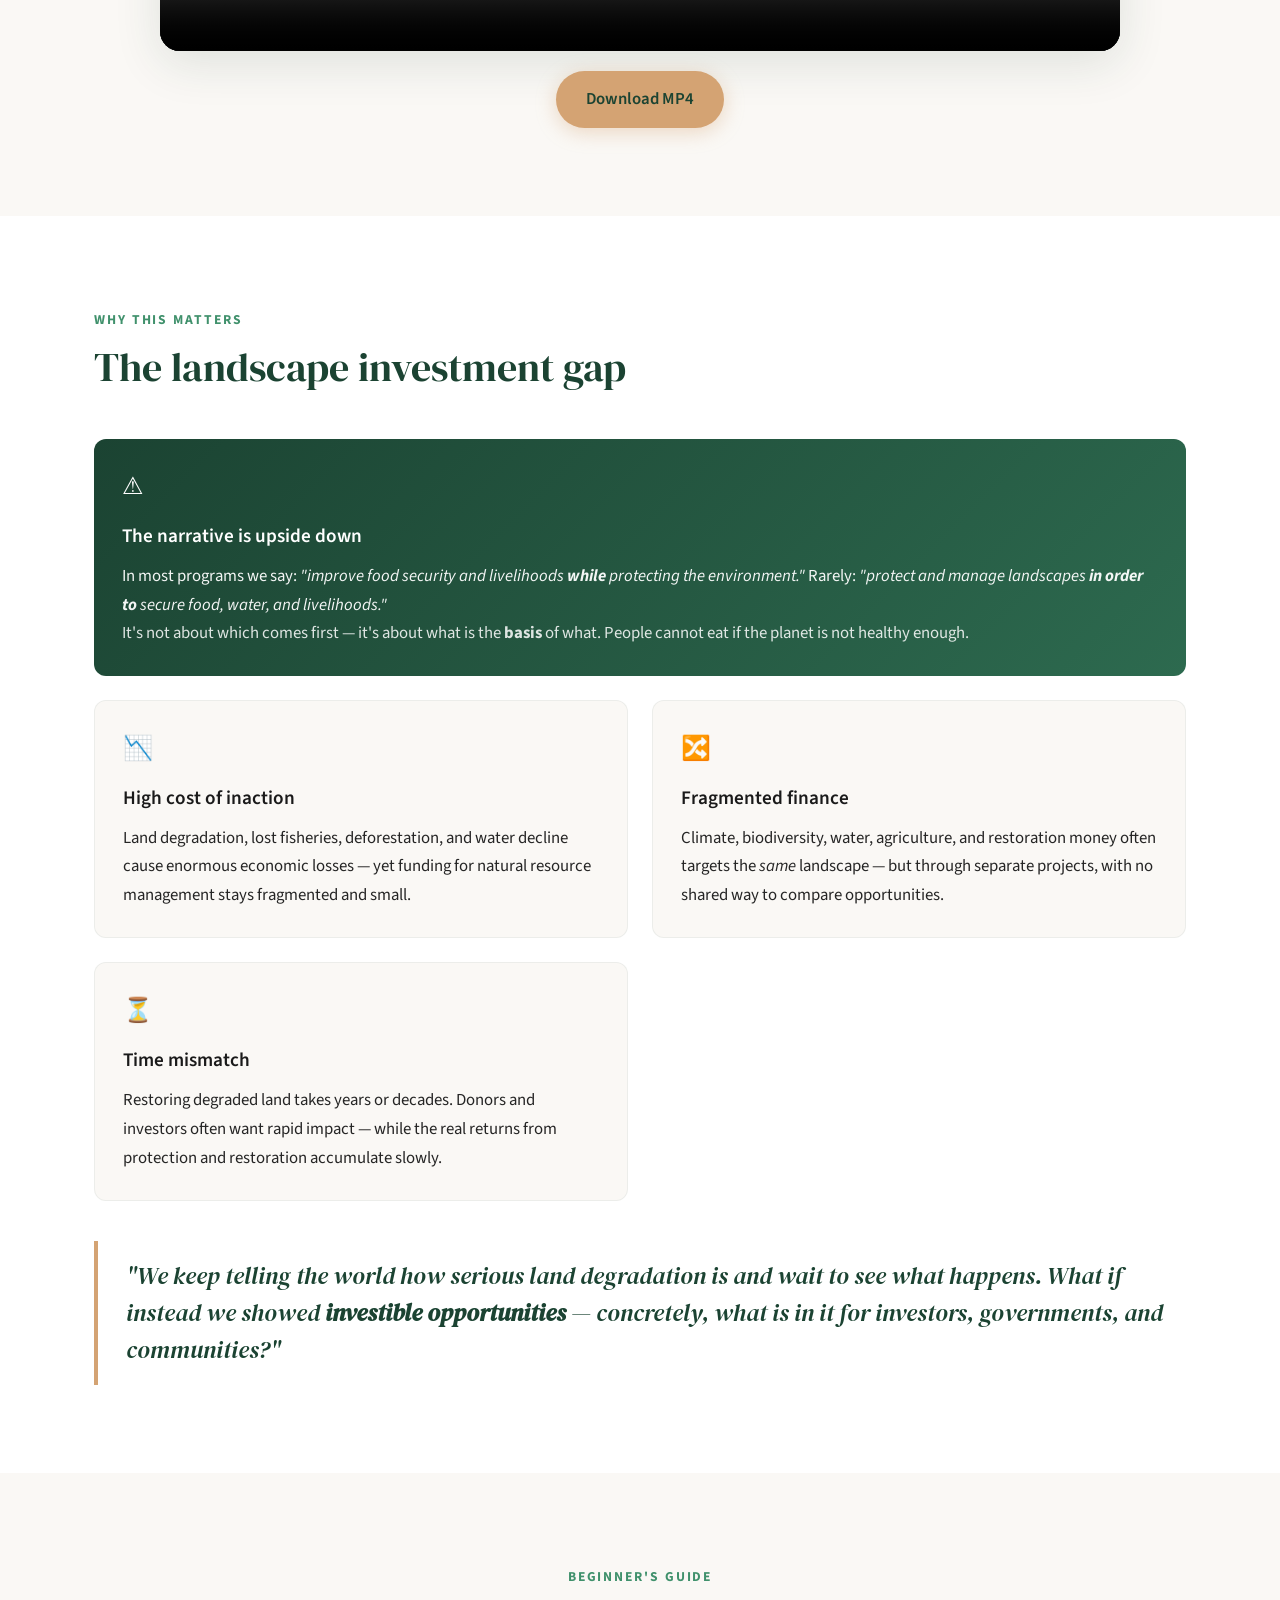
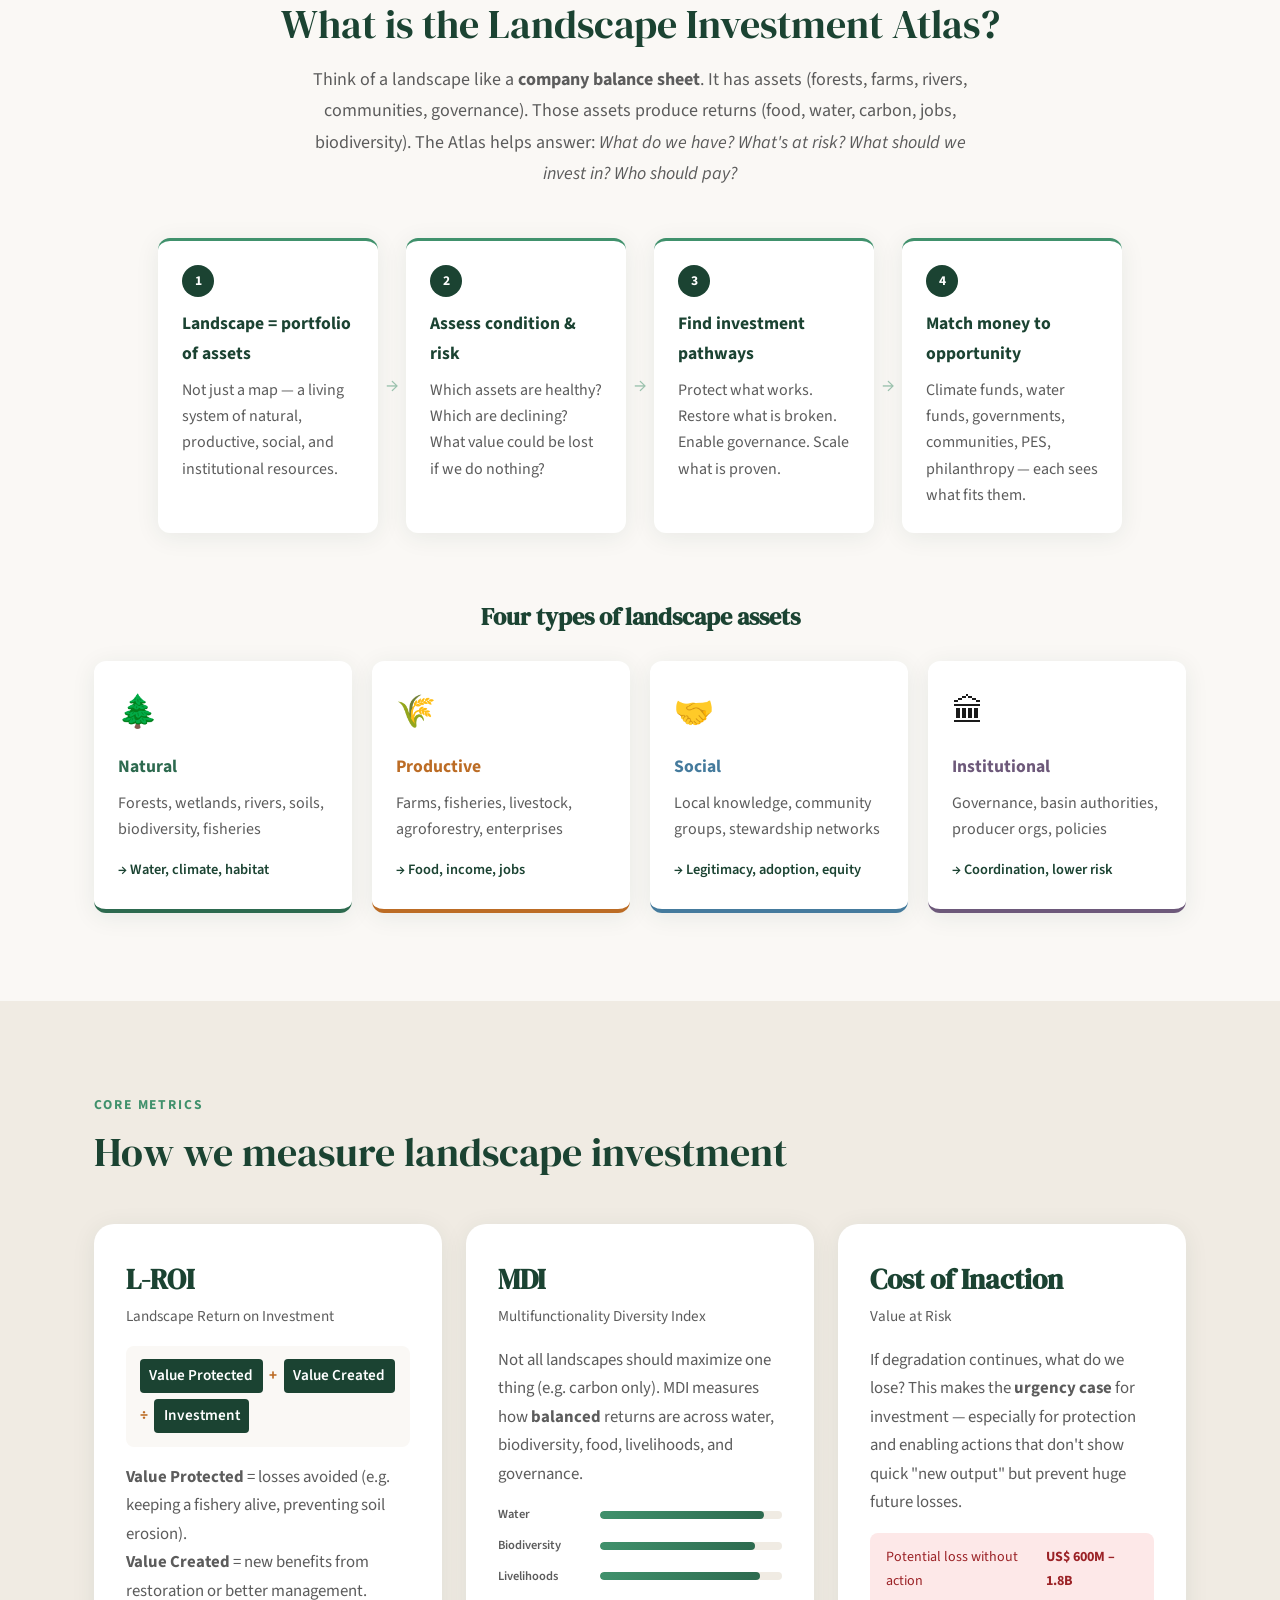
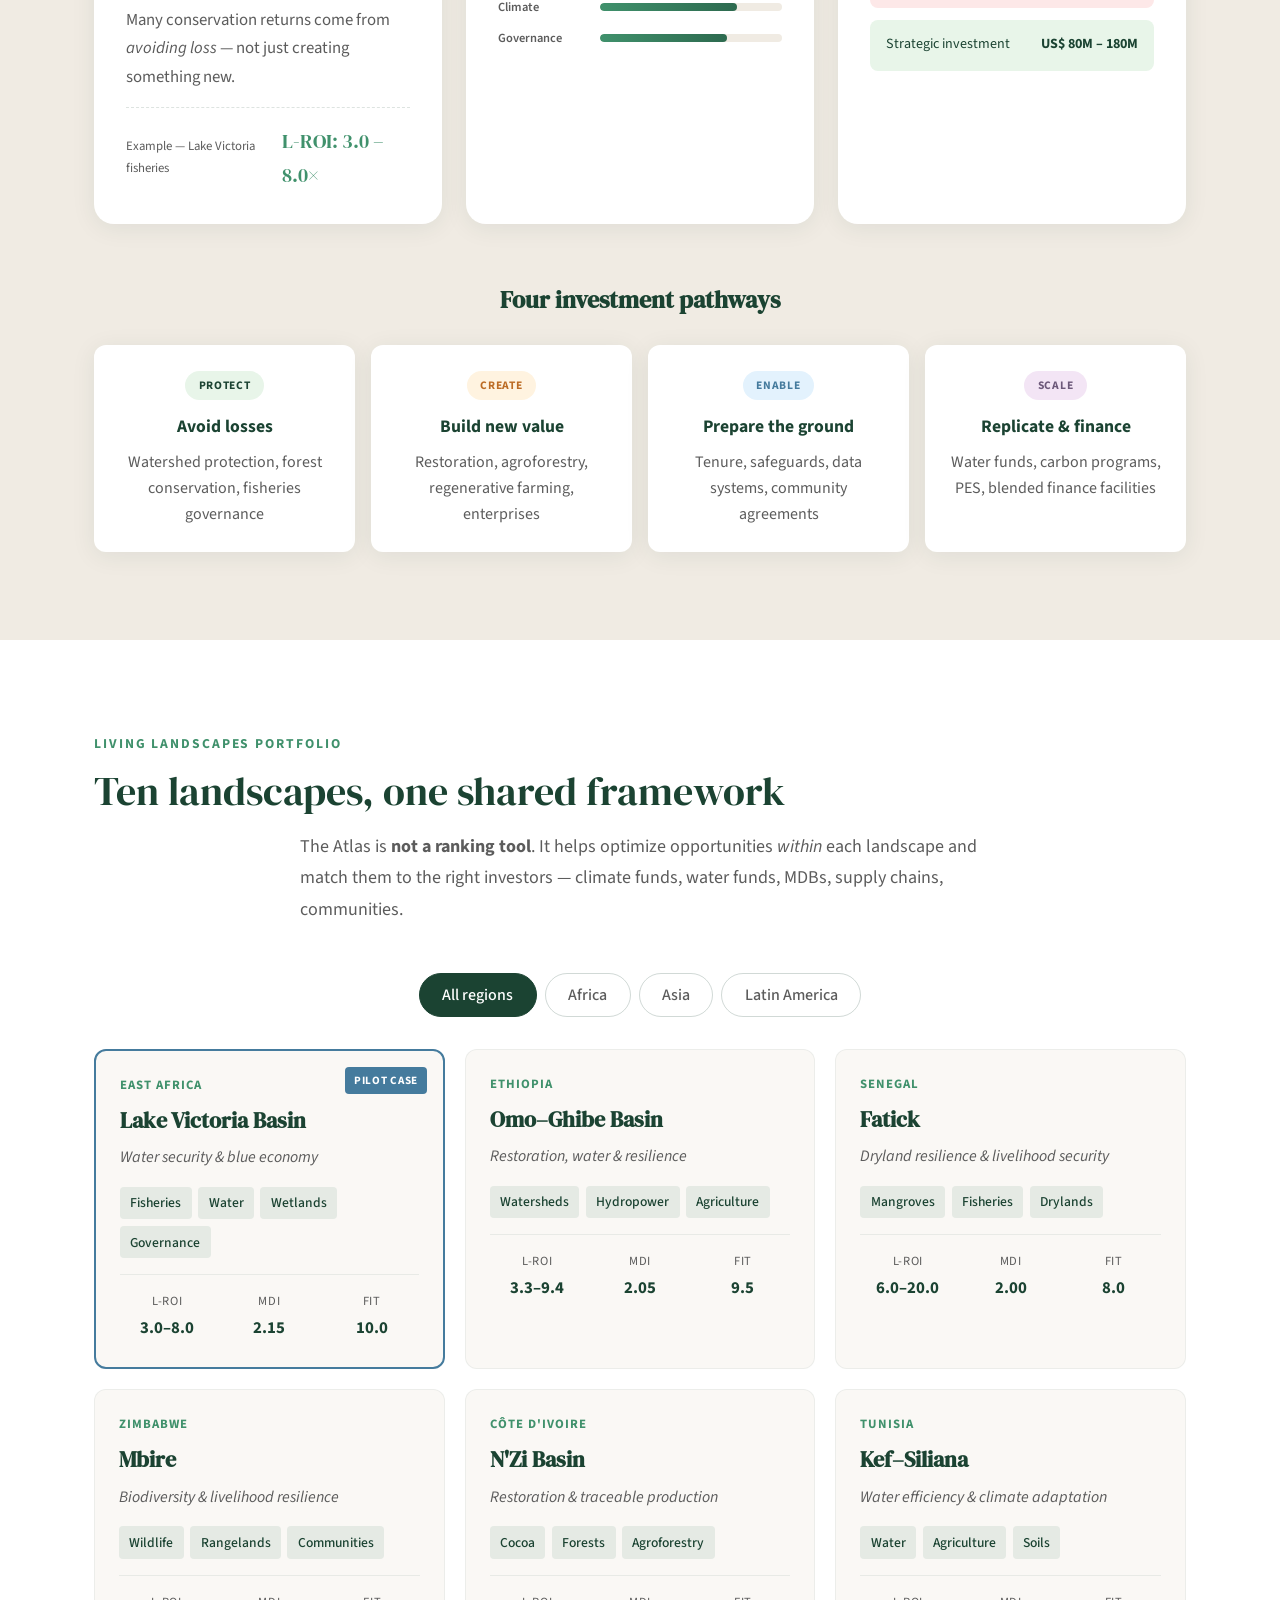
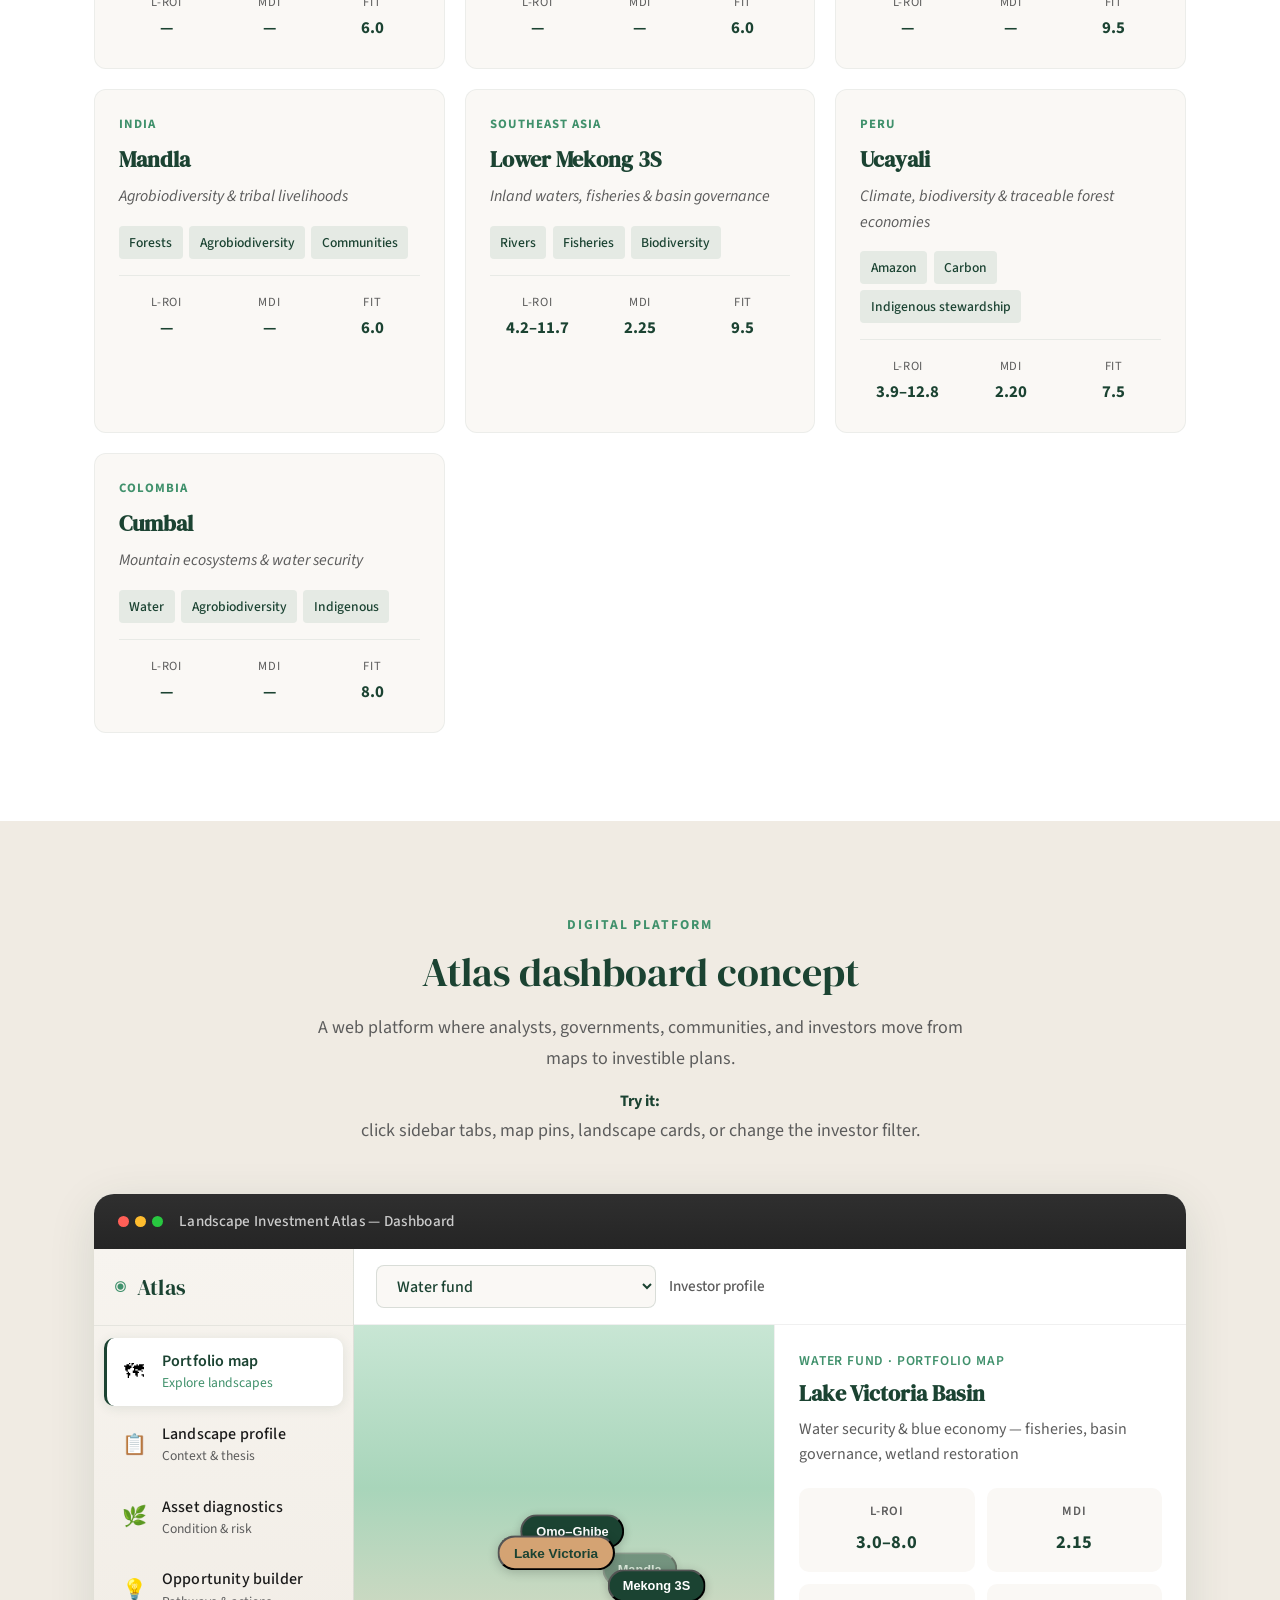
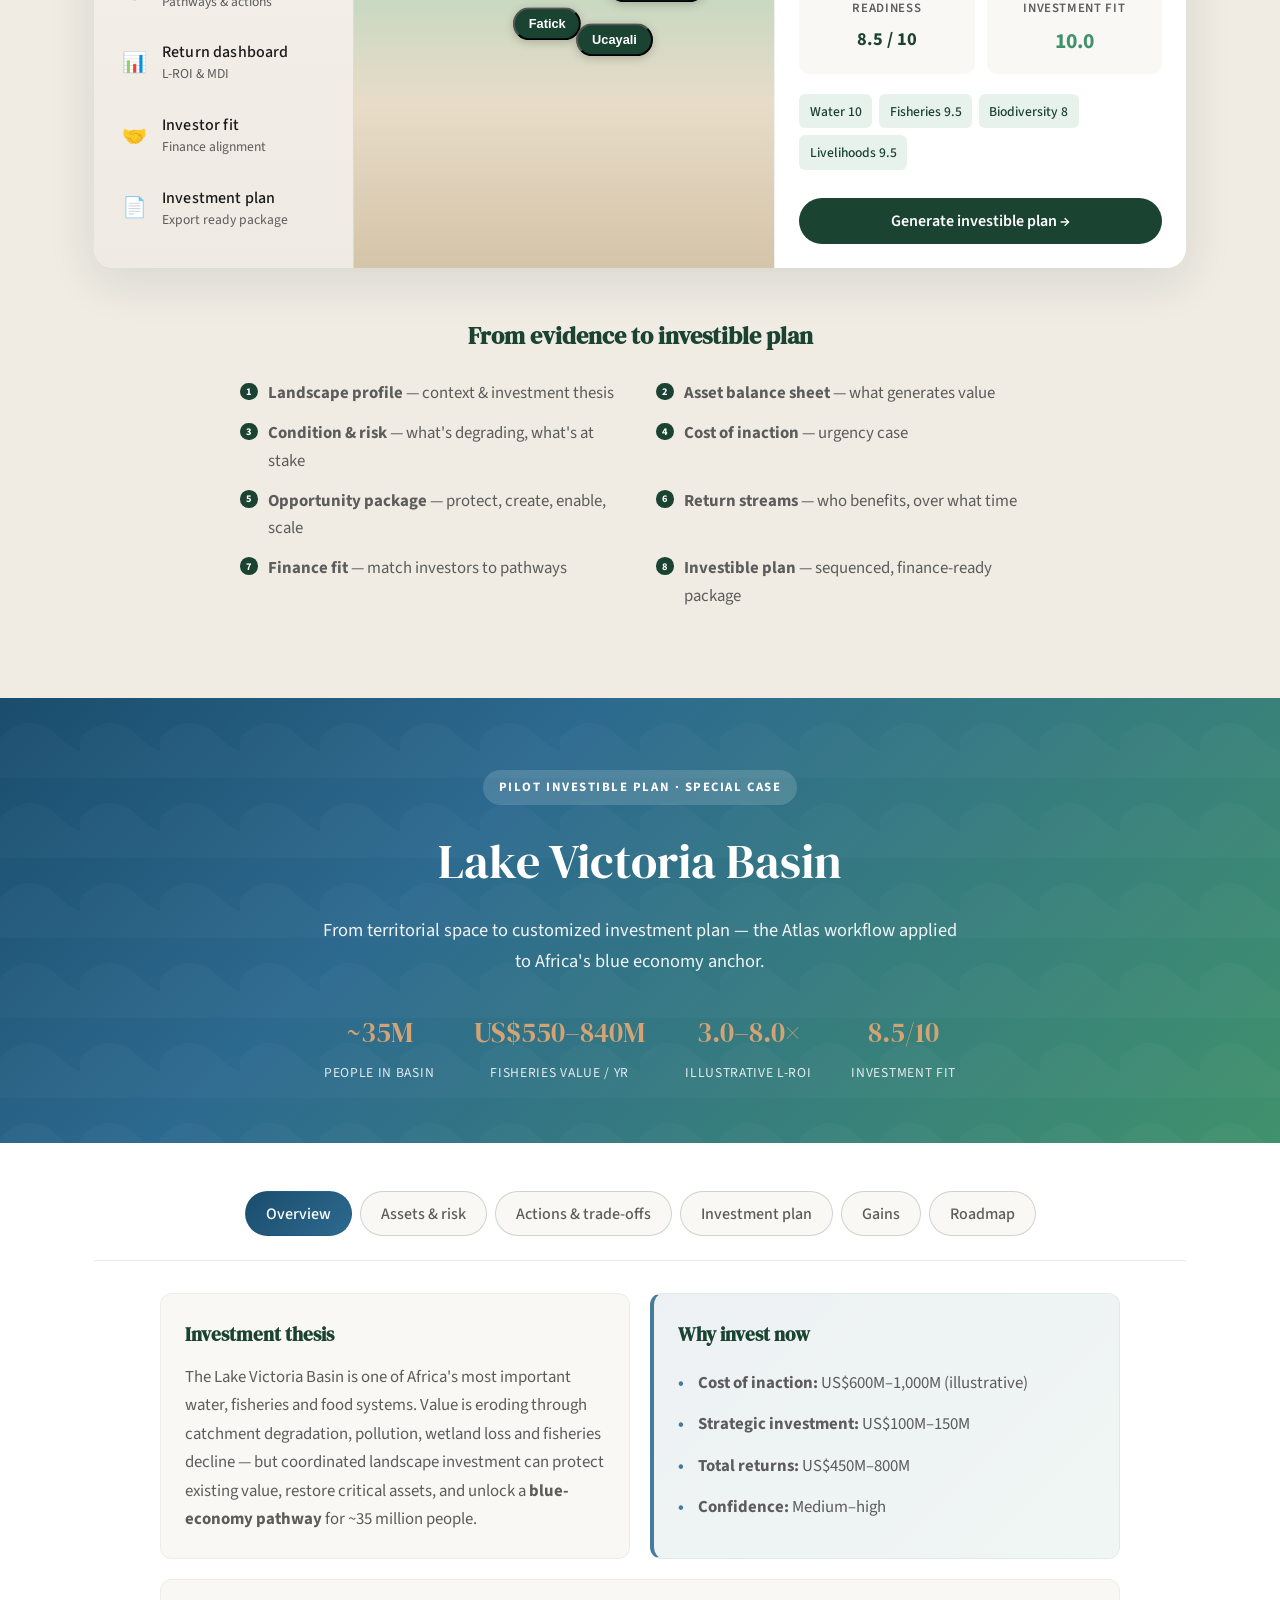
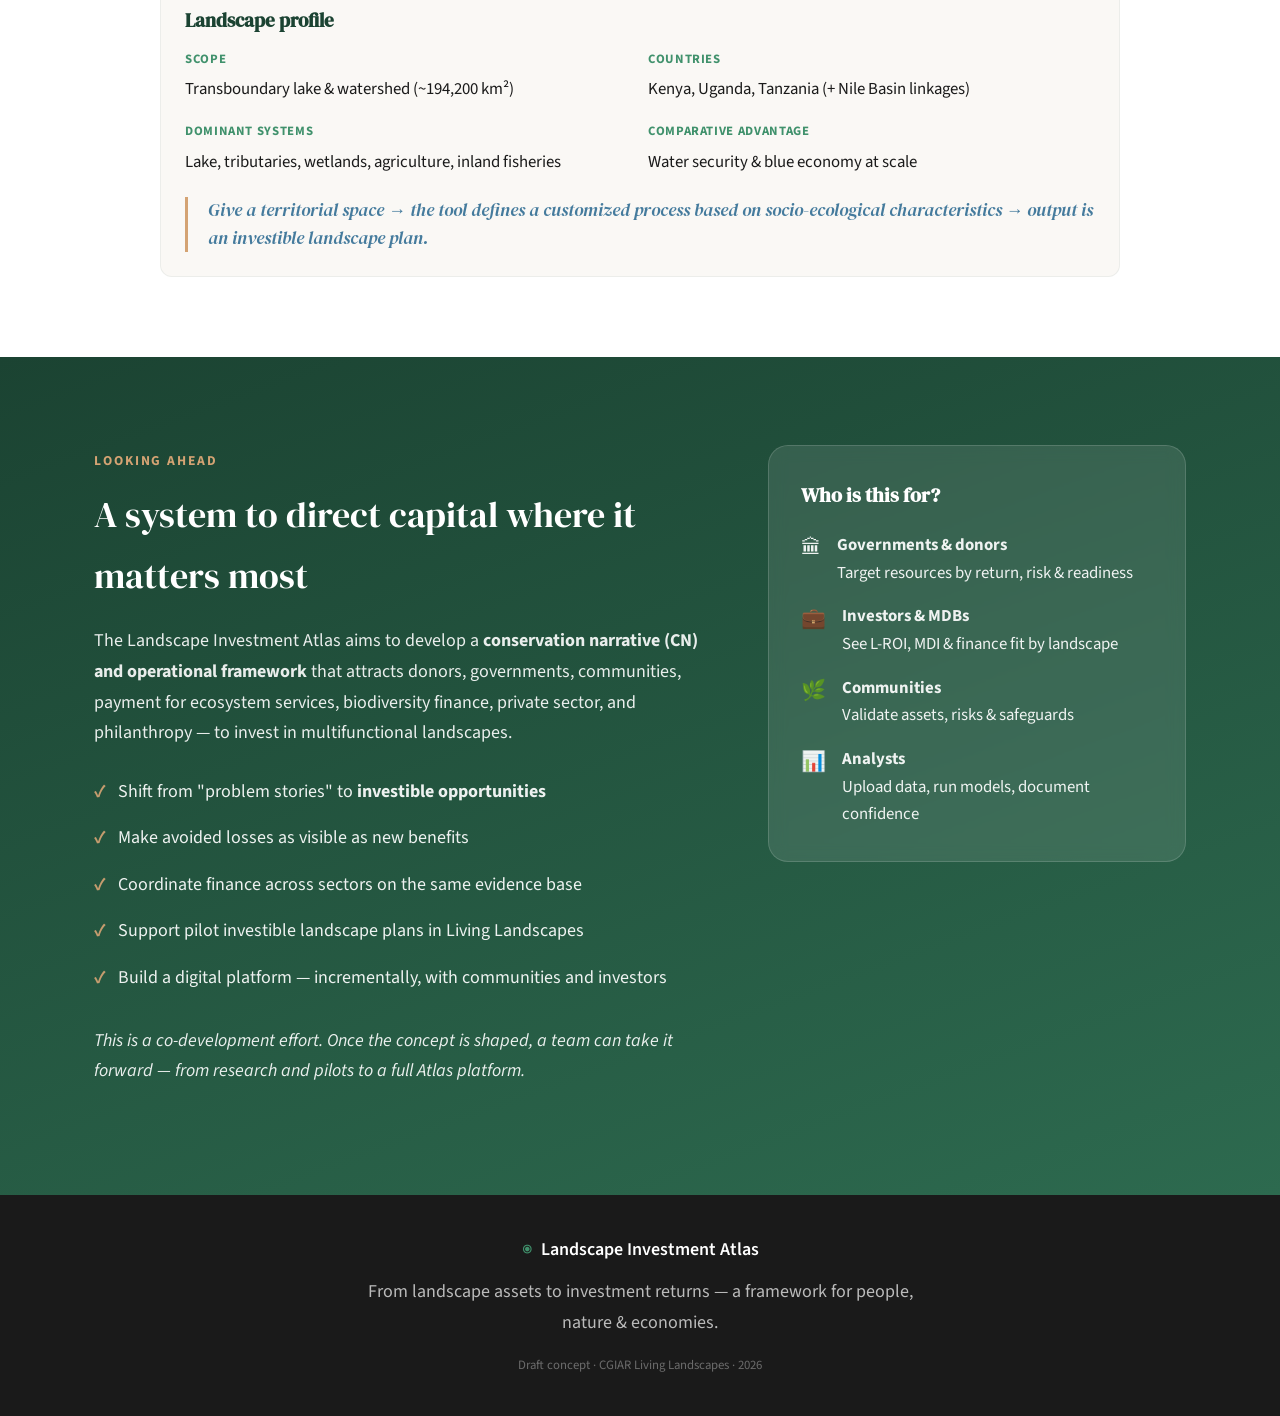
==== commit 061a2fd3: "Publish only the Atlas webpage and landscape MP4, and keep drafts off the public site. Co-authored-b" ====
--- a/website/index.html
+++ b/website/index.html
@@ -24,6 +24,7 @@
         <a href="#dashboard">Dashboard</a>
         <a href="#pilot">Pilot case</a>
         <a href="#vision">Vision</a>
+        <a href="#video">Video</a>
       </div>
       <button class="nav-toggle" aria-label="Menu" id="navToggle">
         <span></span><span></span><span></span>
@@ -43,6 +44,7 @@
       </p>
       <div class="hero-actions">
         <a href="#concept" class="btn btn-primary">Understand the concept</a>
+        <a href="#video" class="btn btn-outline">Watch the video</a>
         <a href="#pilot" class="btn btn-outline">Lake Victoria pilot</a>
       </div>
       <div class="hero-stats">
@@ -65,6 +67,29 @@
       <div class="scroll-line"></div>
     </div>
   </header>
+
+  <section id="video" class="section">
+    <div class="container">
+      <div class="section-header centered">
+        <span class="section-tag">Watch</span>
+        <h2>Landscape Investment Atlas video</h2>
+        <p class="section-intro">
+          Play the explainer here, or download the MP4 to share and watch offline.
+        </p>
+      </div>
+      <div class="site-video">
+        <div class="site-video-frame">
+          <video controls playsinline preload="metadata">
+            <source src="Setegn_video.mp4" type="video/mp4" />
+            Your browser does not support HTML video.
+          </video>
+        </div>
+        <div class="site-video-actions">
+          <a class="btn btn-primary" href="Setegn_video.mp4" download="Setegn_video.mp4">Download MP4</a>
+        </div>
+      </div>
+    </div>
+  </section>
 
   <section id="problem" class="section section-problem">
     <div class="container">
--- a/website/styles.css
+++ b/website/styles.css
@@ -299,6 +299,34 @@
   line-height: 1.75;
 }
 
+.site-video {
+  max-width: 960px;
+  margin: 0 auto;
+}
+
+.site-video-frame {
+  background: #0f1f18;
+  border-radius: var(--radius-lg);
+  overflow: hidden;
+  box-shadow: var(--shadow-lg);
+}
+
+.site-video-frame video {
+  display: block;
+  width: 100%;
+  height: auto;
+  max-height: 70vh;
+  background: #000;
+}
+
+.site-video-actions {
+  display: flex;
+  justify-content: center;
+  gap: 0.75rem;
+  flex-wrap: wrap;
+  margin-top: 1.25rem;
+}
+
 .demo-hint {
   display: block;
   margin-top: 0.75rem;
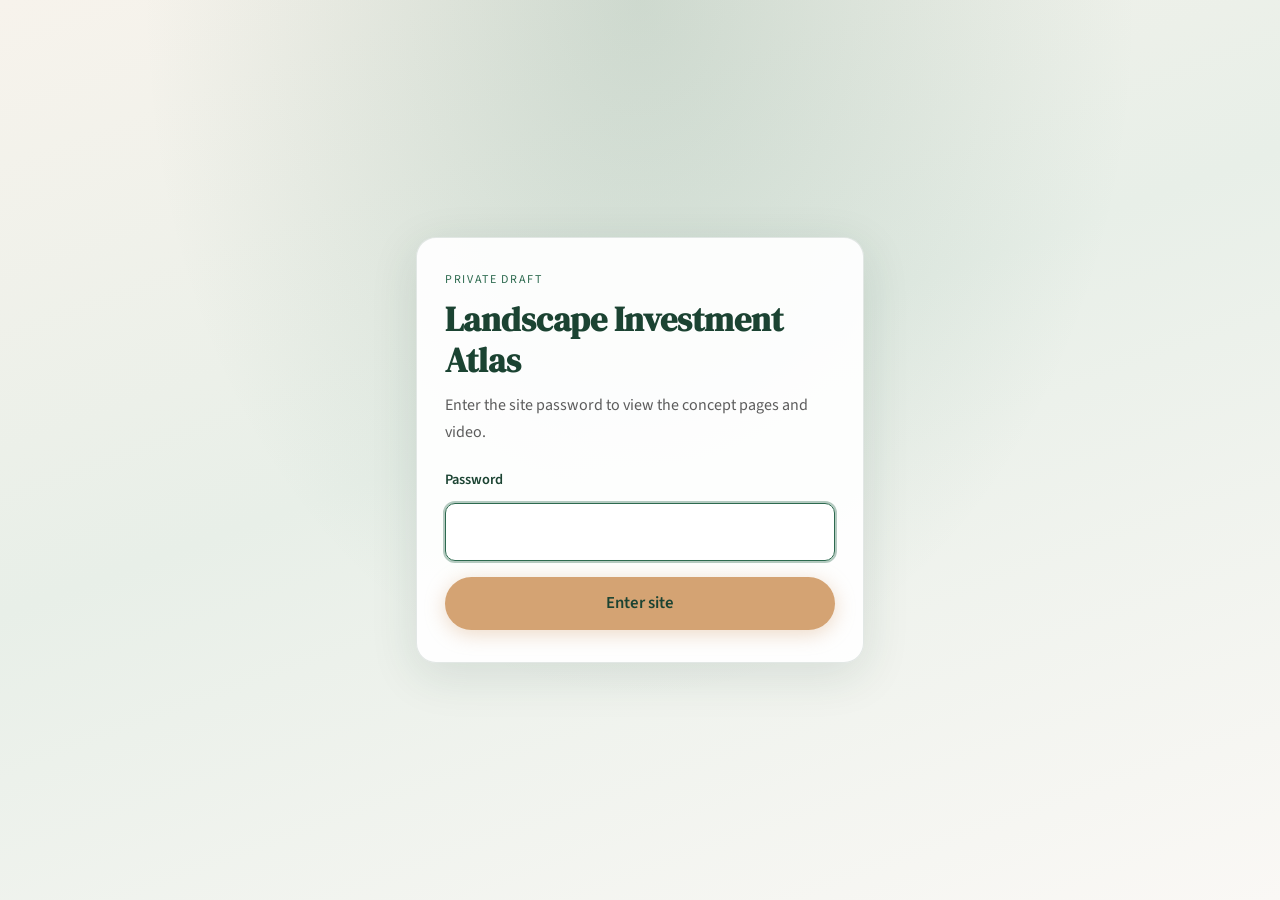
==== commit fb59b9e9: "Add a soft password gate so the Atlas site and video stay behind login. EOF  Co-authored-by: Cursor " ====
--- a/website/index.html
+++ b/website/index.html
@@ -8,6 +8,7 @@
   <link rel="preconnect" href="https://fonts.gstatic.com" crossorigin />
   <link href="https://fonts.googleapis.com/css2?family=DM+Serif+Display:ital@0;1&family=Source+Sans+3:wght@300;400;500;600;700&display=swap" rel="stylesheet" />
   <link rel="stylesheet" href="styles.css" />
+  <script src="gate.js?v=1"></script>
 </head>
 <body>
   <nav class="nav" id="nav">
@@ -79,13 +80,12 @@
       </div>
       <div class="site-video">
         <div class="site-video-frame">
-          <video controls playsinline preload="metadata">
-            <source src="Setegn_video.mp4" type="video/mp4" />
+          <video controls playsinline preload="none" data-src="Setegn_video.mp4">
             Your browser does not support HTML video.
           </video>
         </div>
         <div class="site-video-actions">
-          <a class="btn btn-primary" href="Setegn_video.mp4" download="Setegn_video.mp4">Download MP4</a>
+          <a class="btn btn-primary is-disabled" href="#" aria-disabled="true" data-download-src="Setegn_video.mp4" data-download-name="Setegn_video.mp4">Download MP4</a>
         </div>
       </div>
     </div>
@@ -691,6 +691,6 @@
     </div>
   </footer>
 
-  <script src="app.js?v=3"></script>
+  <script src="app.js?v=4"></script>
 </body>
 </html>
--- a/website/styles.css
+++ b/website/styles.css
@@ -2105,3 +2105,101 @@
   .pilot-nav { justify-content: flex-start; overflow-x: auto; flex-wrap: nowrap; padding-bottom: 1rem; -webkit-overflow-scrolling: touch; }
   .pilot-tab { flex-shrink: 0; font-size: 0.9rem; }
 }
+
+/* Password gate */
+html.site-locked,
+html.site-locked body {
+  height: 100%;
+  overflow: hidden;
+}
+
+html.site-locked body > *:not(#site-gate) {
+  display: none !important;
+}
+
+#site-gate {
+  position: fixed;
+  inset: 0;
+  z-index: 9999;
+  display: grid;
+  place-items: center;
+  padding: 1.5rem;
+  background:
+    radial-gradient(ellipse at top, rgba(45, 106, 79, 0.18), transparent 55%),
+    linear-gradient(160deg, #f7f3ec 0%, #e8efe8 45%, #faf8f5 100%);
+}
+
+.site-gate-card {
+  width: min(100%, 28rem);
+  background: rgba(255, 255, 255, 0.92);
+  border: 1px solid rgba(27, 67, 50, 0.12);
+  border-radius: var(--radius-lg);
+  box-shadow: var(--shadow-lg);
+  padding: 2rem 1.75rem;
+}
+
+.site-gate-eyebrow {
+  font-size: 0.75rem;
+  letter-spacing: 0.14em;
+  text-transform: uppercase;
+  color: var(--forest-light);
+  margin-bottom: 0.5rem;
+}
+
+.site-gate-card h1 {
+  font-family: var(--font-serif);
+  font-size: clamp(1.75rem, 4vw, 2.15rem);
+  color: var(--forest);
+  line-height: 1.2;
+  margin-bottom: 0.65rem;
+}
+
+.site-gate-lead {
+  color: var(--ink-muted);
+  font-size: 1rem;
+  margin-bottom: 1.35rem;
+}
+
+.site-gate-form {
+  display: grid;
+  gap: 0.65rem;
+}
+
+.site-gate-form label {
+  font-size: 0.9rem;
+  font-weight: 600;
+  color: var(--forest);
+}
+
+.site-gate-form input {
+  width: 100%;
+  border: 1px solid rgba(27, 67, 50, 0.2);
+  border-radius: 10px;
+  padding: 0.8rem 0.95rem;
+  font: inherit;
+  background: #fff;
+  color: var(--ink);
+}
+
+.site-gate-form input:focus {
+  outline: 2px solid rgba(45, 106, 79, 0.35);
+  border-color: var(--forest-light);
+}
+
+.site-gate-form .btn {
+  width: 100%;
+  margin-top: 0.35rem;
+  justify-content: center;
+}
+
+.site-gate-error {
+  color: #9b2226;
+  font-size: 0.92rem;
+  margin: 0;
+}
+
+.btn.is-disabled,
+a.btn.is-disabled {
+  opacity: 0.55;
+  pointer-events: none;
+}
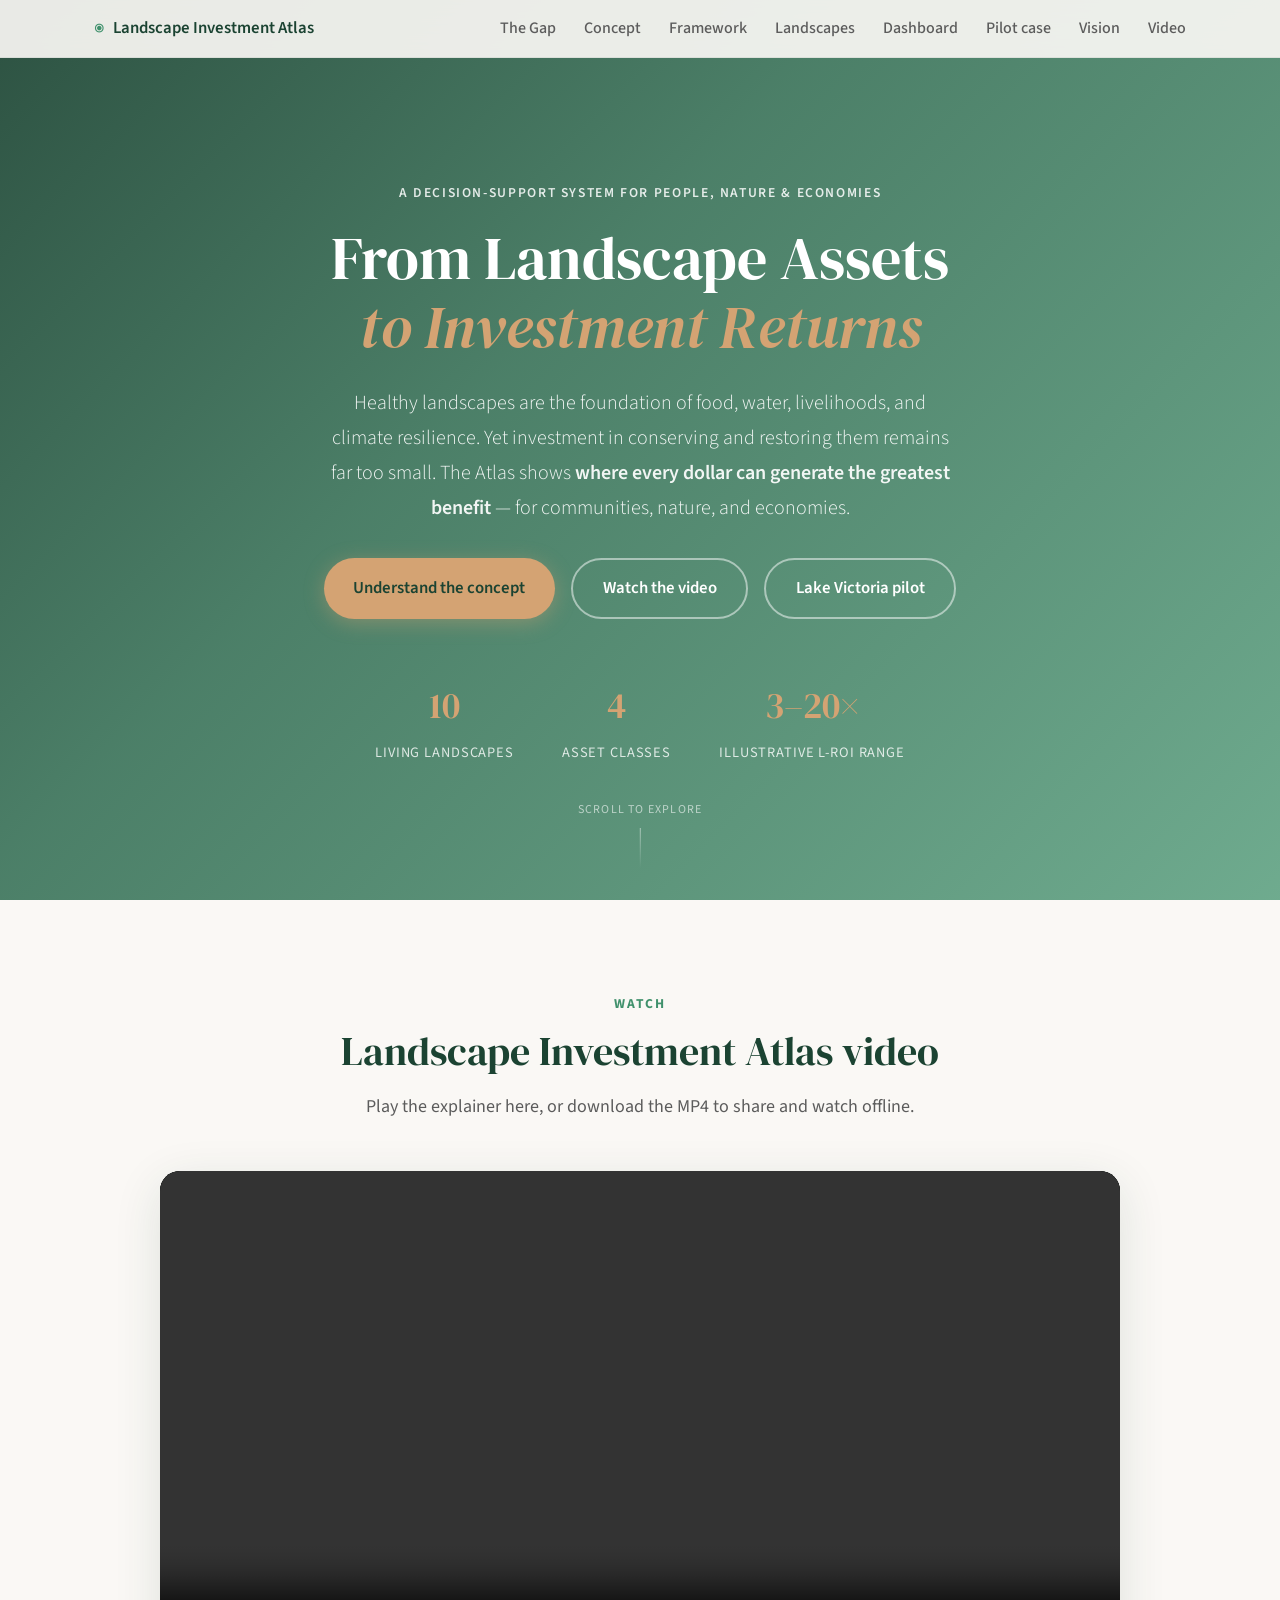
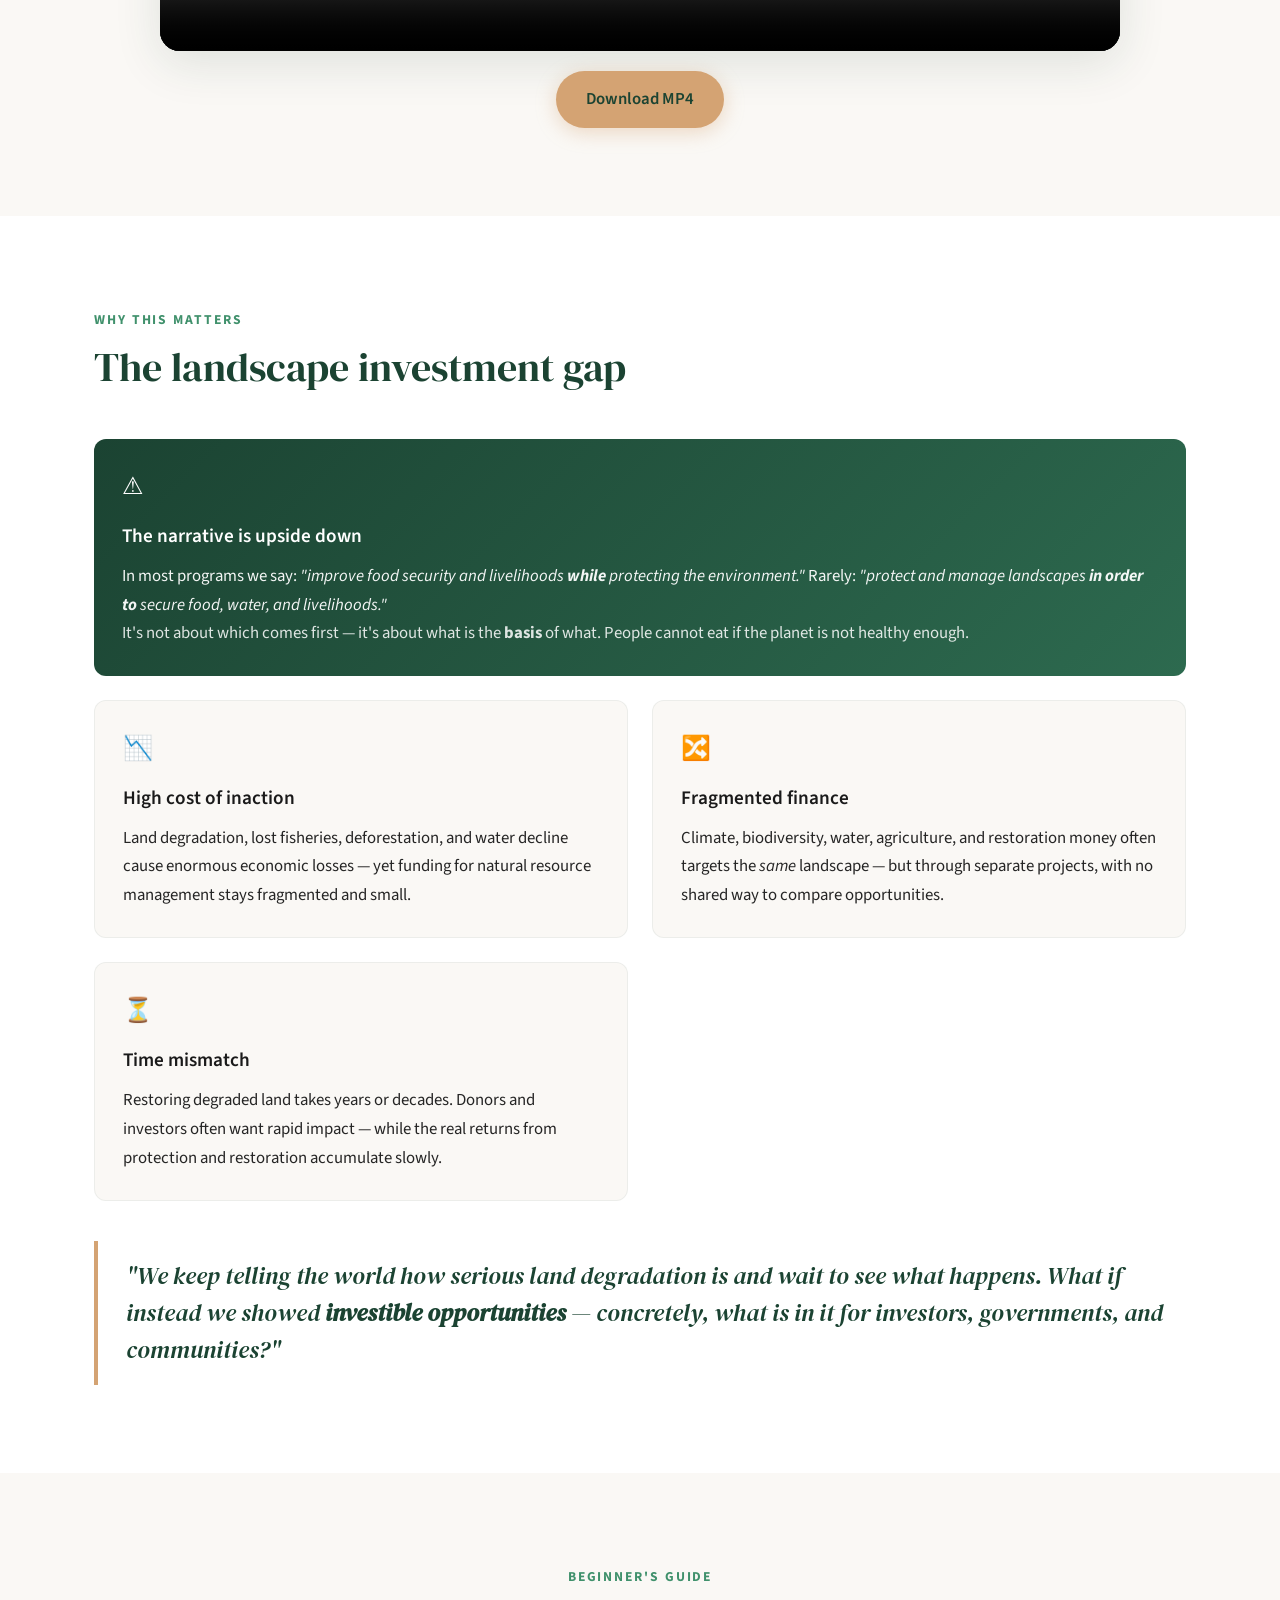
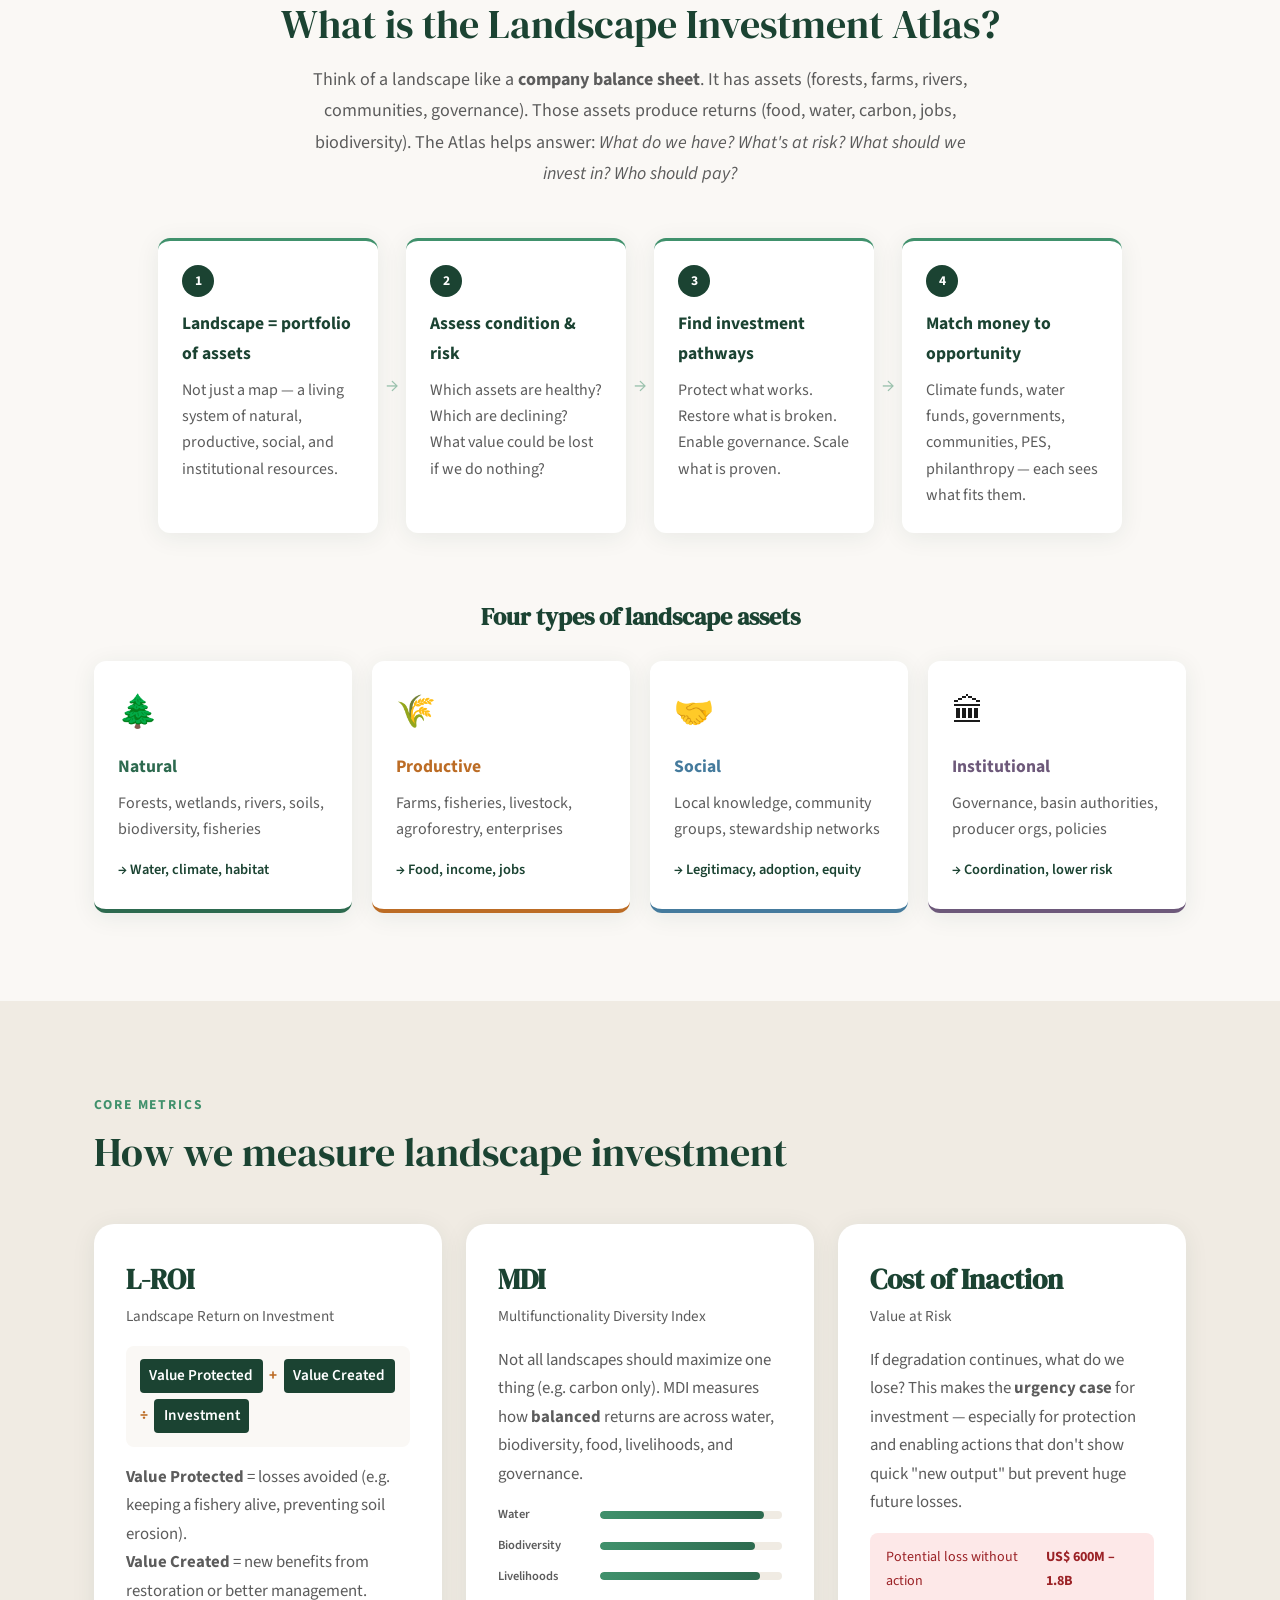
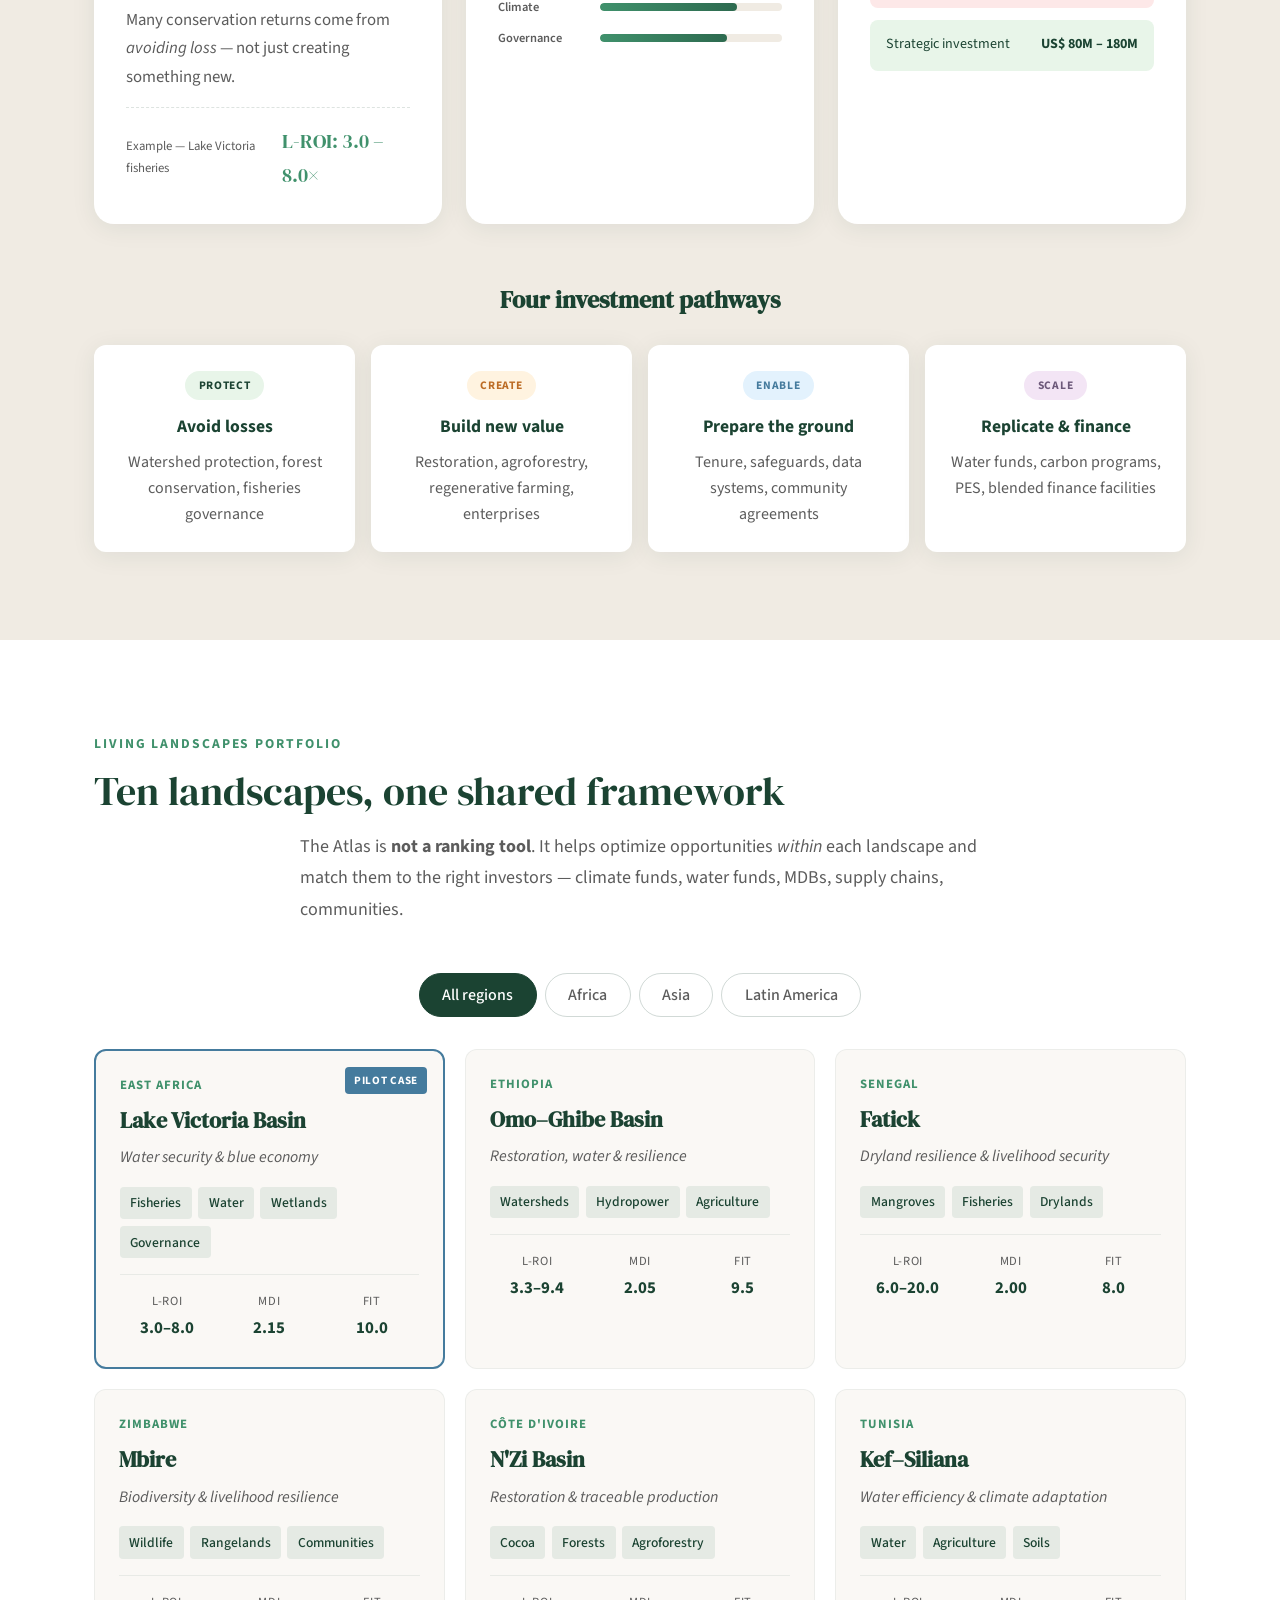
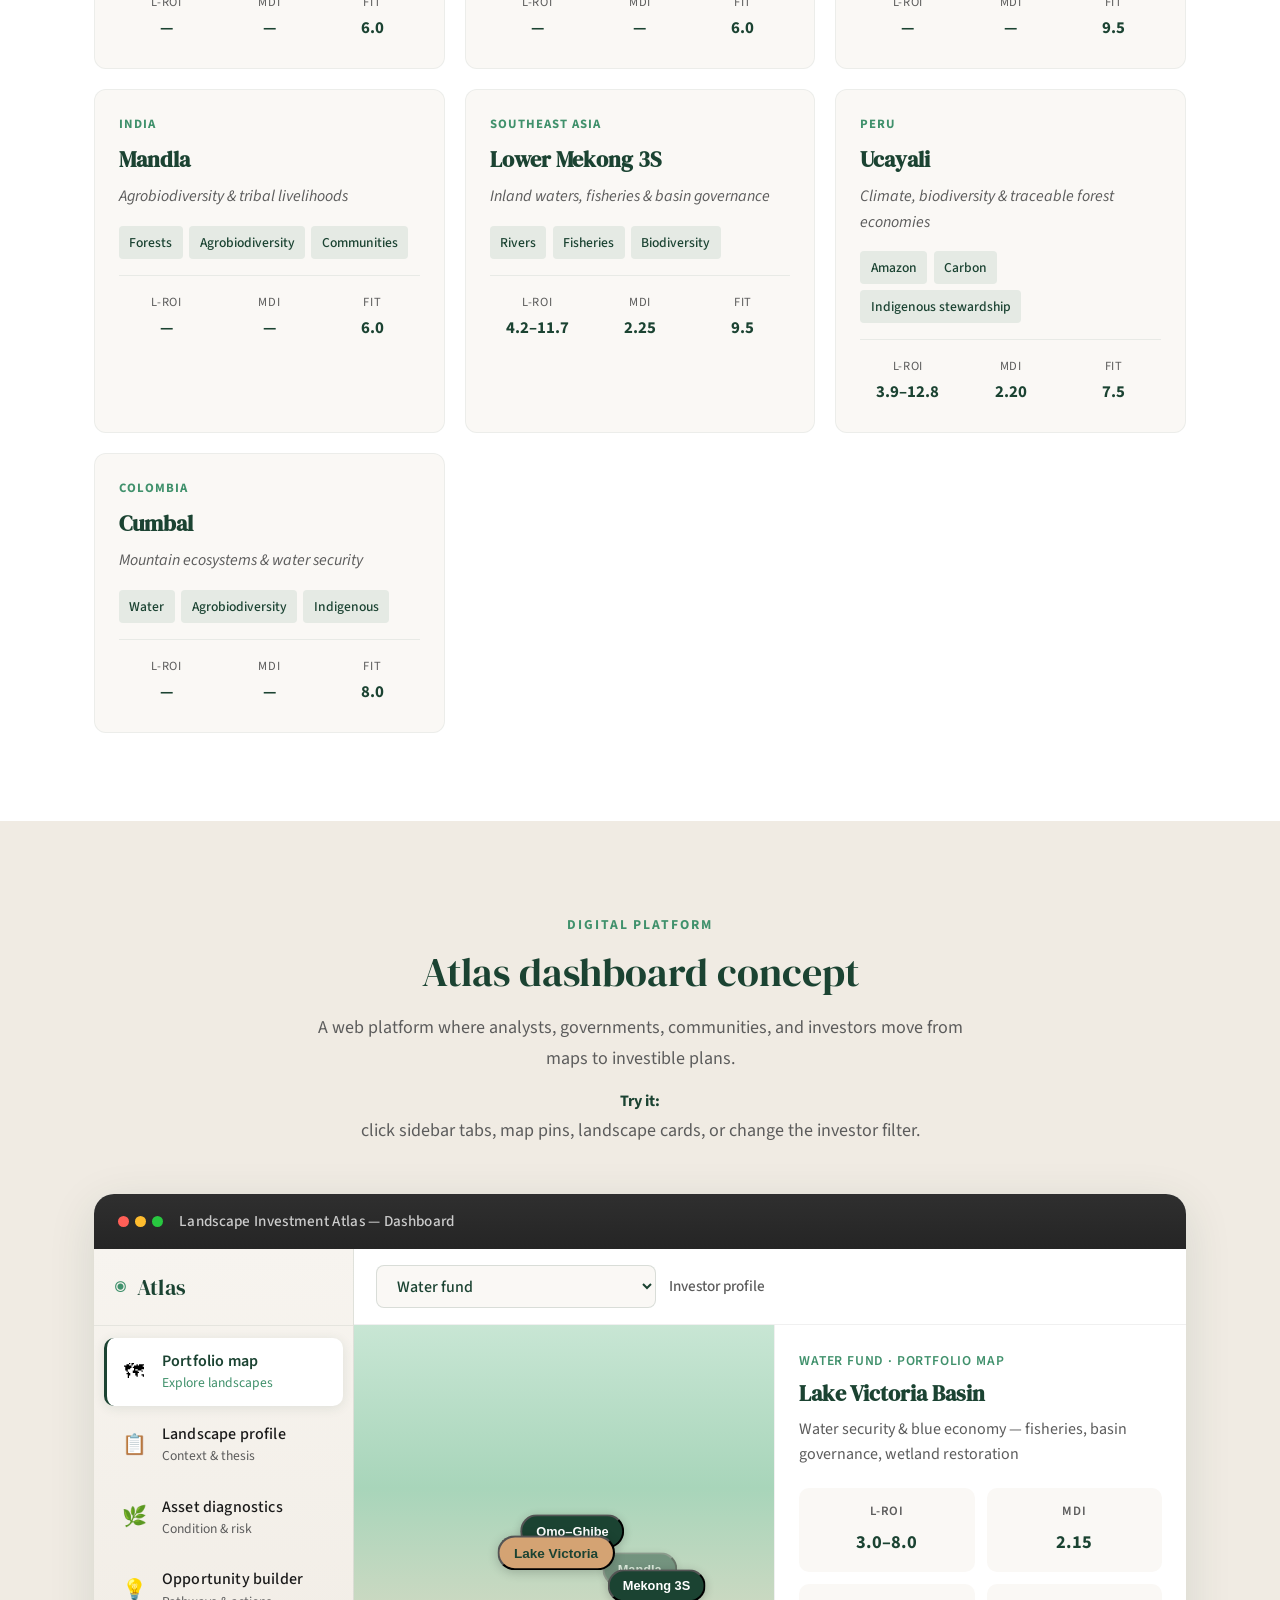
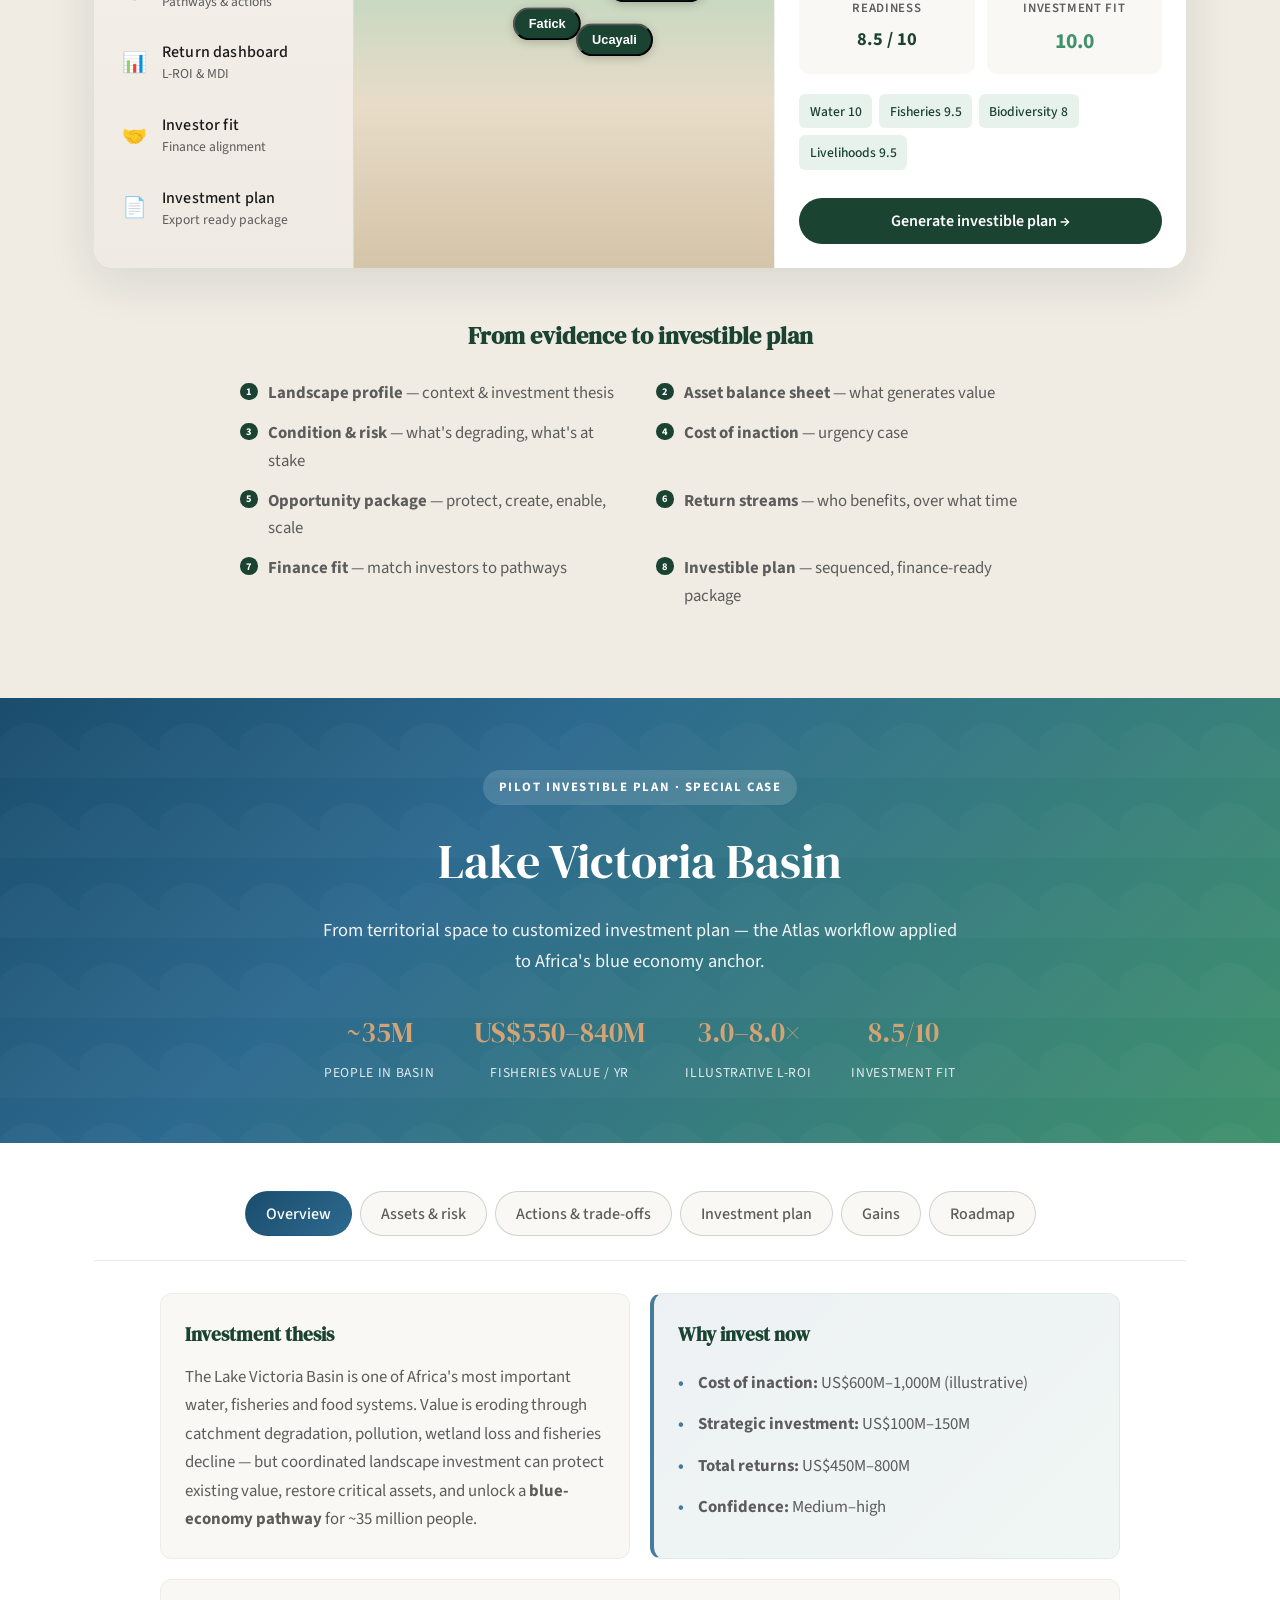
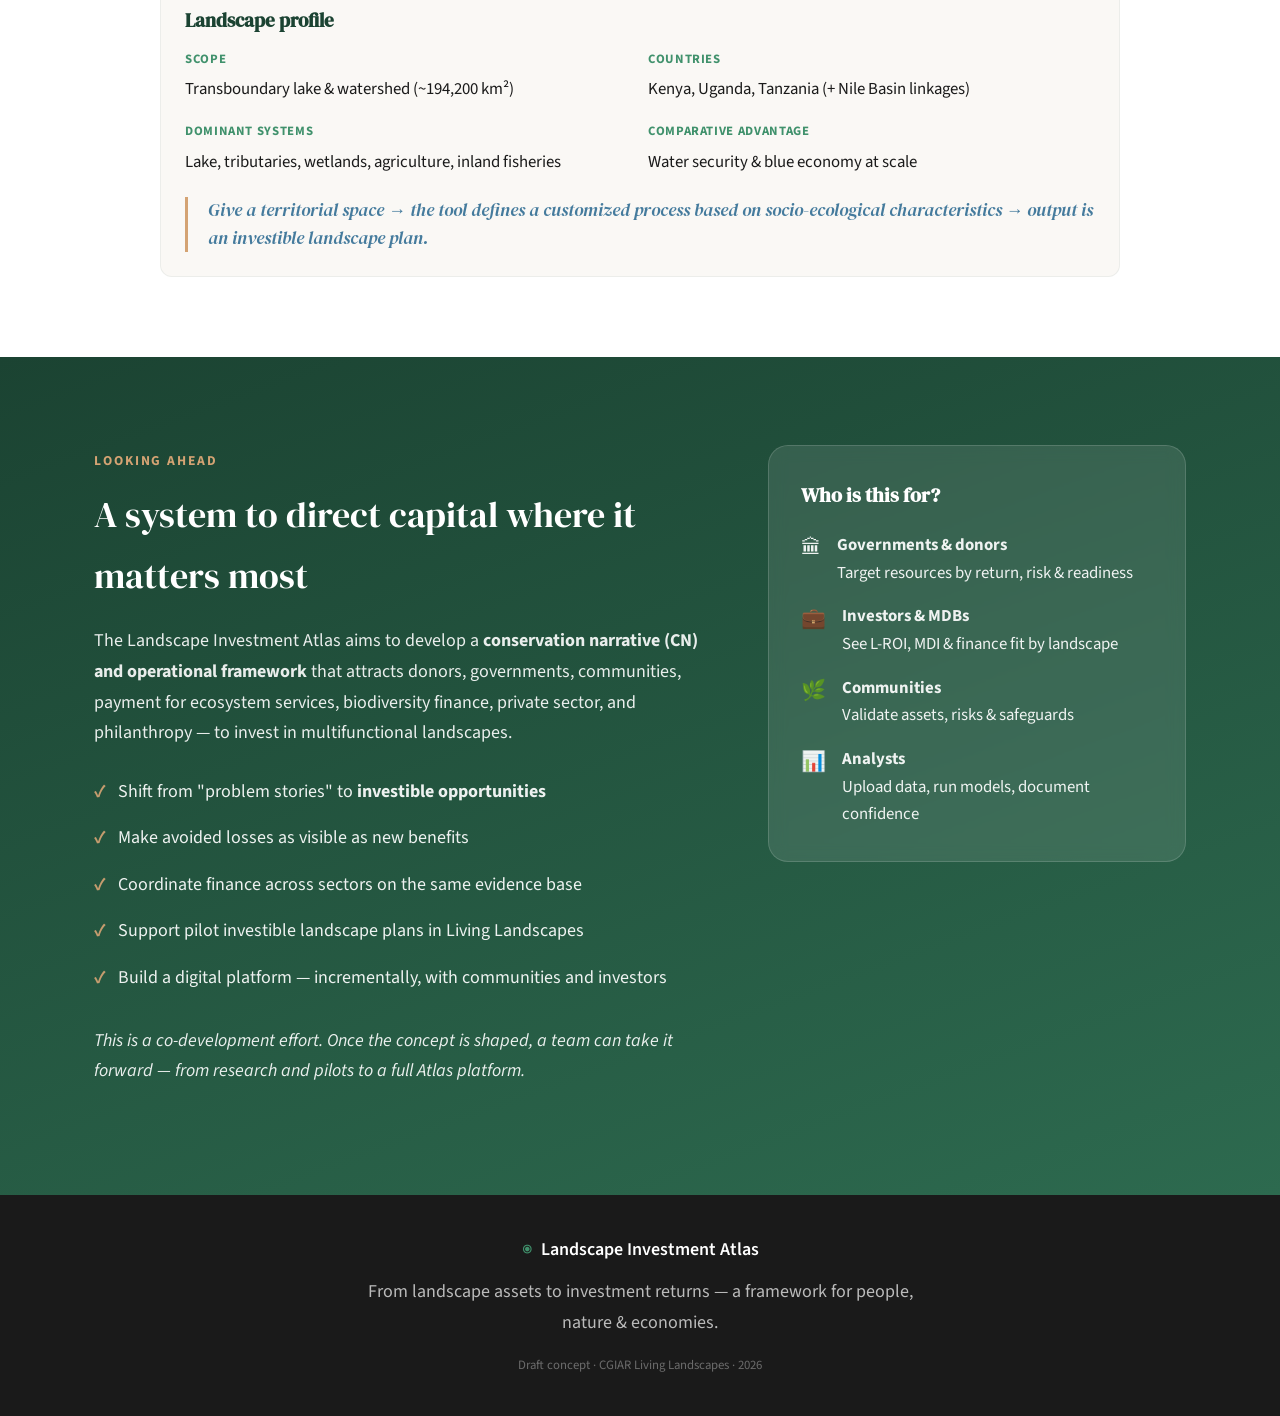
==== commit 9dd257b9: "Remove the public site password gate so the Atlas webpage and MP4 open without a login. Co-authored-" ====
--- a/website/index.html
+++ b/website/index.html
@@ -8,7 +8,6 @@
   <link rel="preconnect" href="https://fonts.gstatic.com" crossorigin />
   <link href="https://fonts.googleapis.com/css2?family=DM+Serif+Display:ital@0;1&family=Source+Sans+3:wght@300;400;500;600;700&display=swap" rel="stylesheet" />
   <link rel="stylesheet" href="styles.css" />
-  <script src="gate.js?v=1"></script>
 </head>
 <body>
   <nav class="nav" id="nav">
@@ -80,12 +79,12 @@
       </div>
       <div class="site-video">
         <div class="site-video-frame">
-          <video controls playsinline preload="none" data-src="Setegn_video.mp4">
+          <video controls playsinline preload="metadata" src="Setegn_video.mp4">
             Your browser does not support HTML video.
           </video>
         </div>
         <div class="site-video-actions">
-          <a class="btn btn-primary is-disabled" href="#" aria-disabled="true" data-download-src="Setegn_video.mp4" data-download-name="Setegn_video.mp4">Download MP4</a>
+          <a class="btn btn-primary" href="Setegn_video.mp4" download="Setegn_video.mp4">Download MP4</a>
         </div>
       </div>
     </div>
--- a/website/styles.css
+++ b/website/styles.css
@@ -2106,100 +2106,3 @@
   .pilot-tab { flex-shrink: 0; font-size: 0.9rem; }
 }
 
-/* Password gate */
-html.site-locked,
-html.site-locked body {
-  height: 100%;
-  overflow: hidden;
-}
-
-html.site-locked body > *:not(#site-gate) {
-  display: none !important;
-}
-
-#site-gate {
-  position: fixed;
-  inset: 0;
-  z-index: 9999;
-  display: grid;
-  place-items: center;
-  padding: 1.5rem;
-  background:
-    radial-gradient(ellipse at top, rgba(45, 106, 79, 0.18), transparent 55%),
-    linear-gradient(160deg, #f7f3ec 0%, #e8efe8 45%, #faf8f5 100%);
-}
-
-.site-gate-card {
-  width: min(100%, 28rem);
-  background: rgba(255, 255, 255, 0.92);
-  border: 1px solid rgba(27, 67, 50, 0.12);
-  border-radius: var(--radius-lg);
-  box-shadow: var(--shadow-lg);
-  padding: 2rem 1.75rem;
-}
-
-.site-gate-eyebrow {
-  font-size: 0.75rem;
-  letter-spacing: 0.14em;
-  text-transform: uppercase;
-  color: var(--forest-light);
-  margin-bottom: 0.5rem;
-}
-
-.site-gate-card h1 {
-  font-family: var(--font-serif);
-  font-size: clamp(1.75rem, 4vw, 2.15rem);
-  color: var(--forest);
-  line-height: 1.2;
-  margin-bottom: 0.65rem;
-}
-
-.site-gate-lead {
-  color: var(--ink-muted);
-  font-size: 1rem;
-  margin-bottom: 1.35rem;
-}
-
-.site-gate-form {
-  display: grid;
-  gap: 0.65rem;
-}
-
-.site-gate-form label {
-  font-size: 0.9rem;
-  font-weight: 600;
-  color: var(--forest);
-}
-
-.site-gate-form input {
-  width: 100%;
-  border: 1px solid rgba(27, 67, 50, 0.2);
-  border-radius: 10px;
-  padding: 0.8rem 0.95rem;
-  font: inherit;
-  background: #fff;
-  color: var(--ink);
-}
-
-.site-gate-form input:focus {
-  outline: 2px solid rgba(45, 106, 79, 0.35);
-  border-color: var(--forest-light);
-}
-
-.site-gate-form .btn {
-  width: 100%;
-  margin-top: 0.35rem;
-  justify-content: center;
-}
-
-.site-gate-error {
-  color: #9b2226;
-  font-size: 0.92rem;
-  margin: 0;
-}
-
-.btn.is-disabled,
-a.btn.is-disabled {
-  opacity: 0.55;
-  pointer-events: none;
-}
